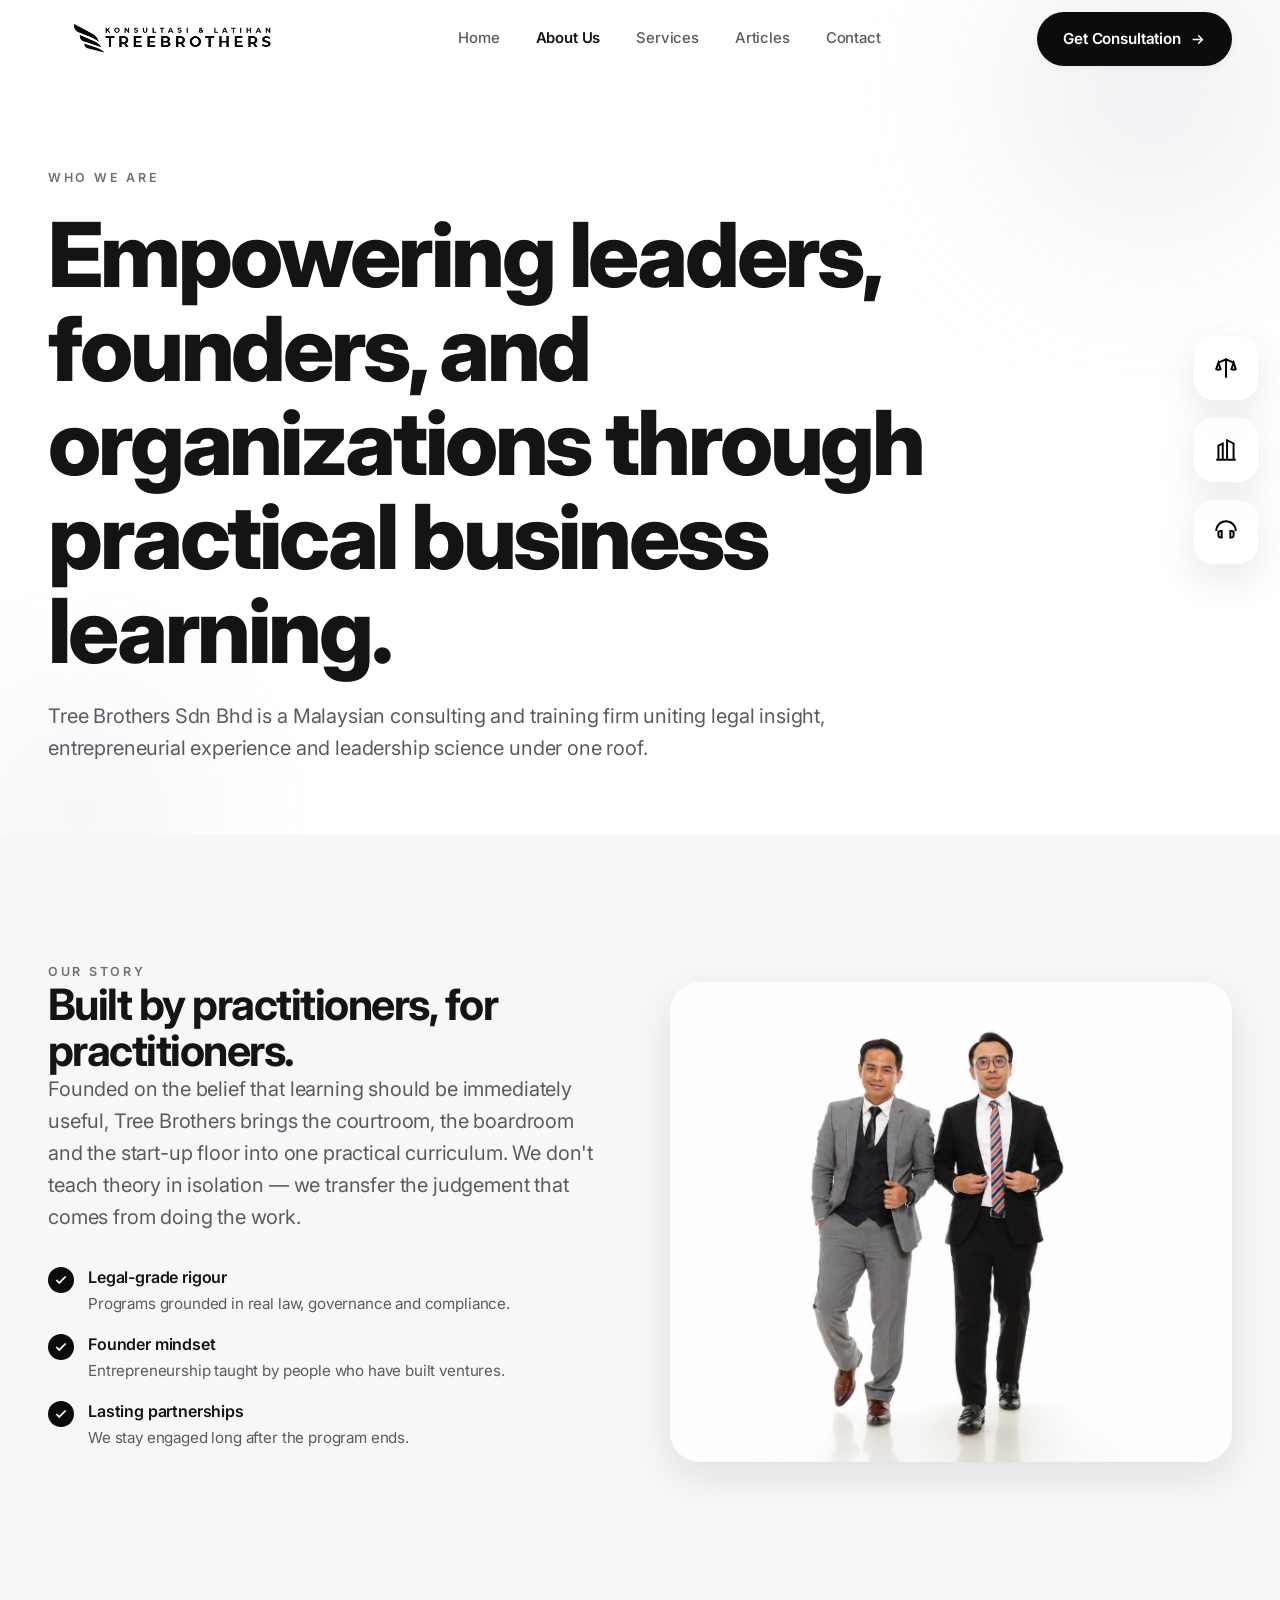
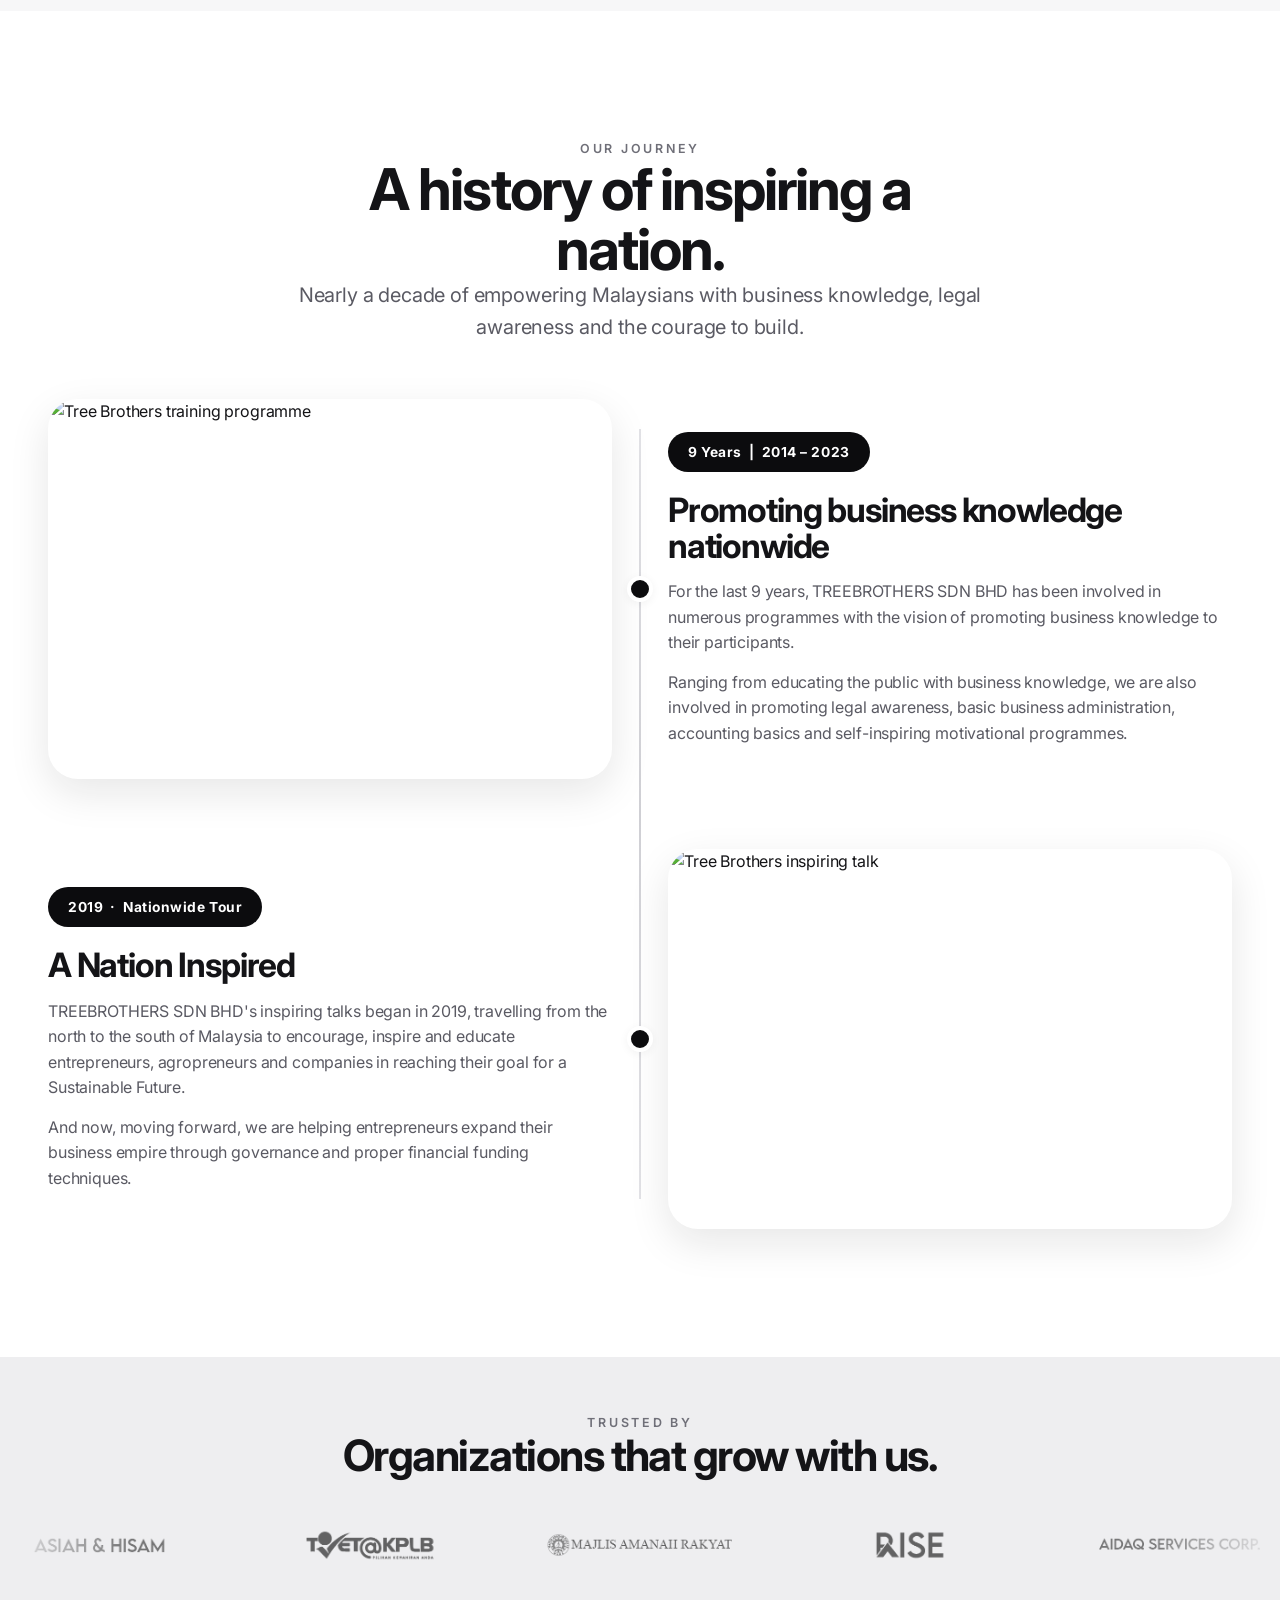
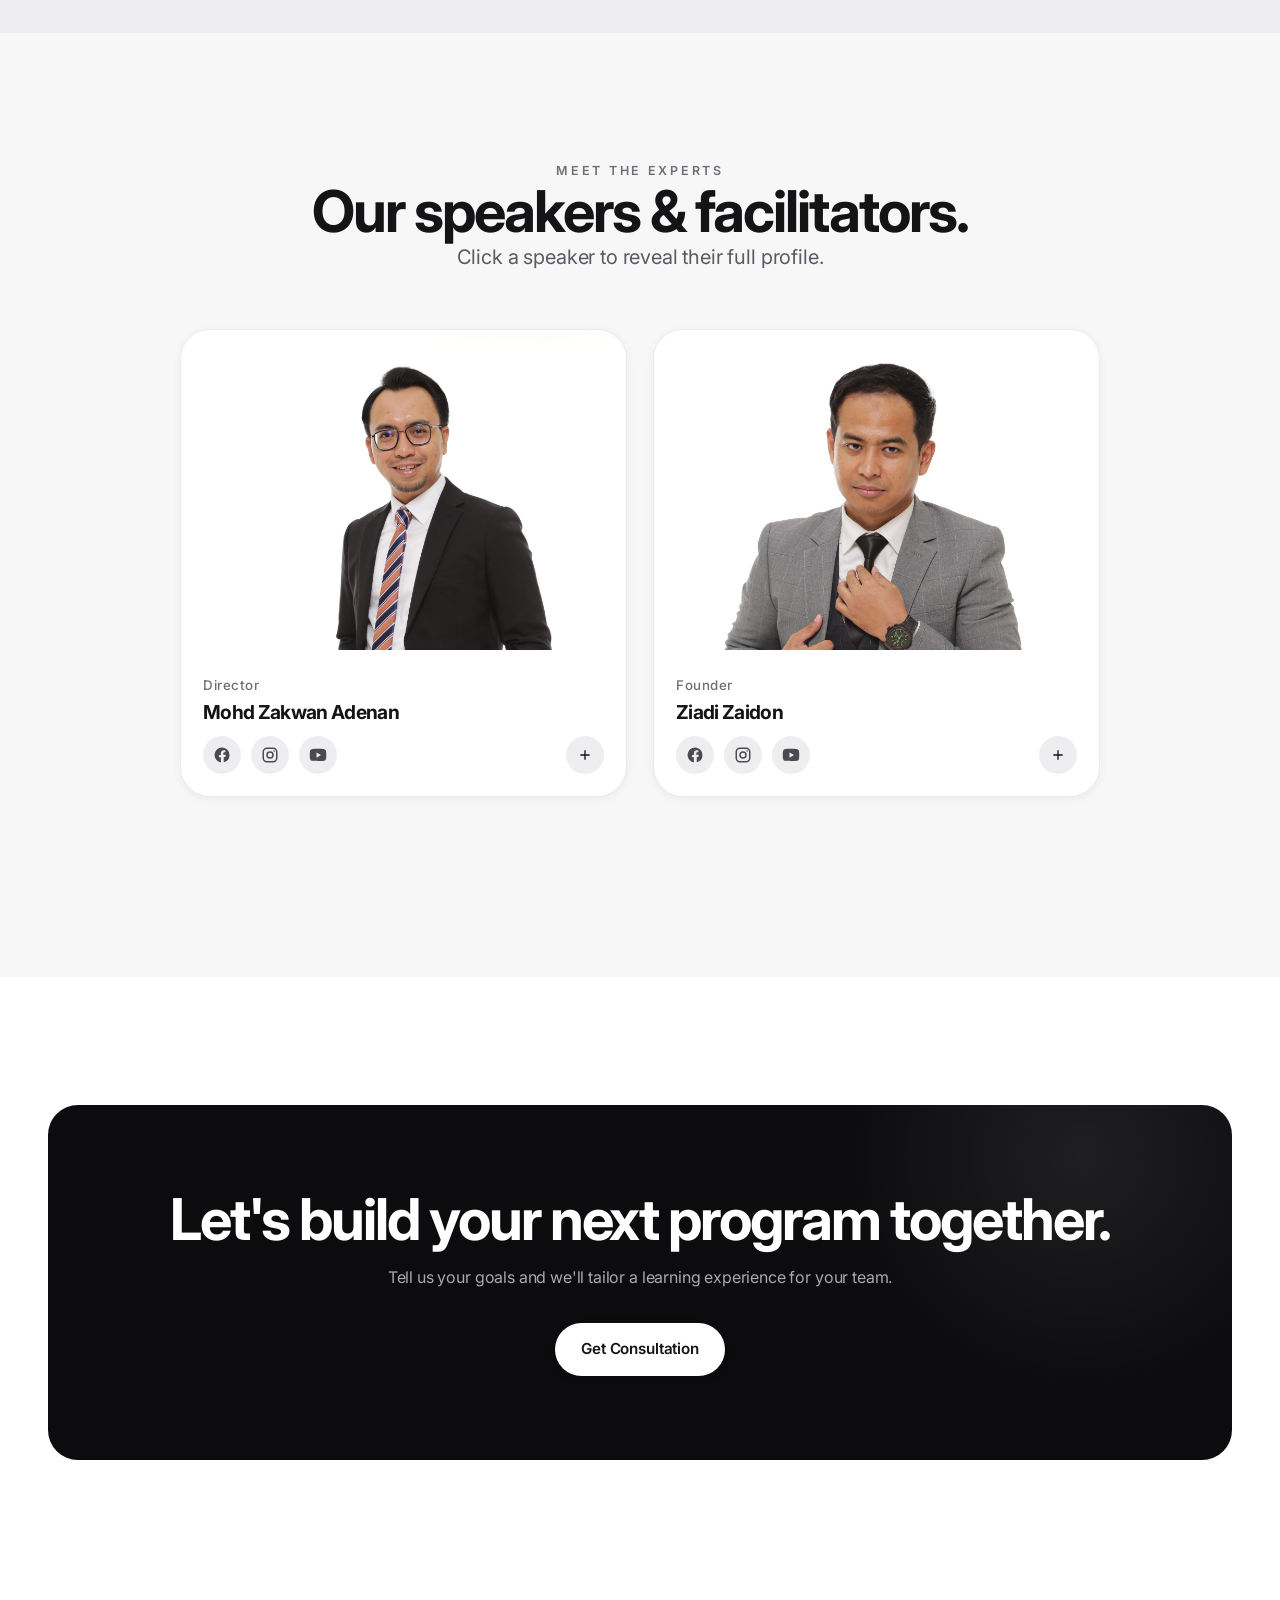
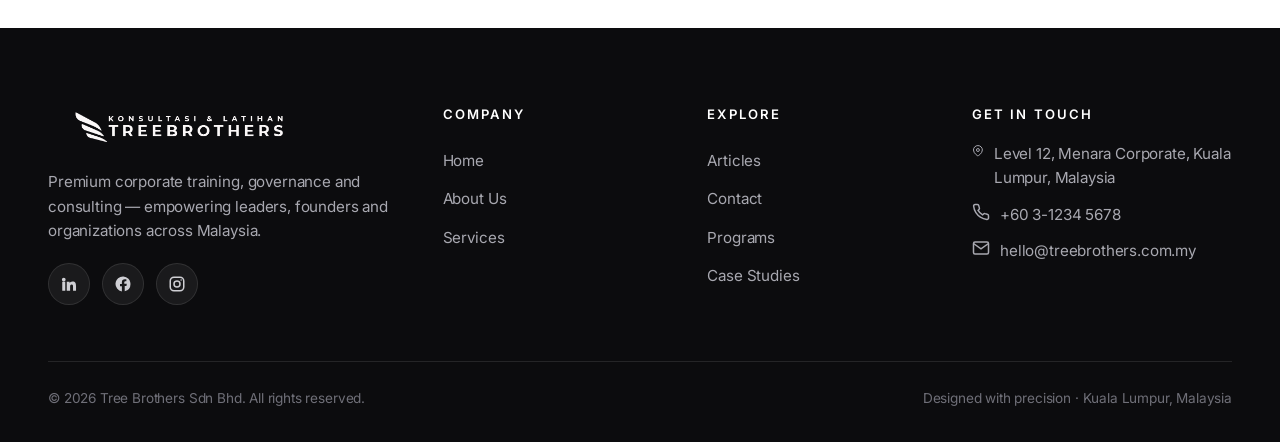
==== about.html @ 23605f9e "Add Tree Brothers corporate website (pages, styles, assets) Co-Authored-By: Claude Opus 4.8 <noreply" ====
<!doctype html>
<html lang="en">
  <head>
    <meta charset="UTF-8" />
    <meta name="viewport" content="width=device-width, initial-scale=1.0" />
    <title>About Us — Tree Brothers Sdn Bhd</title>
    <meta
      name="description"
      content="Empowering leaders, founders and organizations through practical business learning."
    />
    <link rel="preconnect" href="https://fonts.googleapis.com" />
    <link rel="preconnect" href="https://fonts.gstatic.com" crossorigin />
    <link
      href="https://fonts.googleapis.com/css2?family=Inter:wght@400;500;600;700;800&display=swap"
      rel="stylesheet"
    />
    <link rel="stylesheet" href="style.css" />
  </head>
  <body>
    <!-- ===================== NAVBAR ===================== -->
    <header class="nav">
      <div class="nav-inner">
        <a href="homepage.html" class="nav-logo"
          ><img src="image/logobro.png" alt="Tree Brothers Sdn Bhd"
        /></a>
        <nav class="nav-menu">
          <a href="homepage.html">Home</a>
          <a href="about.html" class="active">About Us</a>
          <a href="services.html">Services</a>
          <a href="articles.html">Articles</a>
          <a href="contact.html">Contact</a>
        </nav>
        <div class="nav-actions">
          <a href="contact.html" class="btn btn-dark btn-consult"
            >Get Consultation
            <svg
              viewBox="0 0 24 24"
              fill="none"
              stroke="currentColor"
              stroke-width="2"
            >
              <path d="M5 12h14M13 6l6 6-6 6" />
            </svg>
          </a>
          <button class="nav-toggle" aria-label="Menu">
            <span></span><span></span><span></span>
          </button>
        </div>
      </div>
    </header>

    <!-- ===================== FLOATING SIDE FEATURE ICONS ===================== -->
    <div class="side-backdrop"></div>
    <div class="side-feature">
      <button data-panel="panel-rights" aria-label="Learn Your Rights">
        <svg
          viewBox="0 0 24 24"
          fill="none"
          stroke="currentColor"
          stroke-width="1.8"
        >
          <path
            d="M12 3v18M5 7l7-3 7 3M5 7l-2 6a4 4 0 0 0 4 0L5 7Zm14 0-2 6a4 4 0 0 0 4 0l-2-6Z"
          />
        </svg>
      </button>
      <button data-panel="panel-empire" aria-label="Manage Your Empire">
        <svg
          viewBox="0 0 24 24"
          fill="none"
          stroke="currentColor"
          stroke-width="1.8"
        >
          <path d="M3 21h18M5 21V8l4-2v15M13 21V3l6 3v15" />
        </svg>
      </button>
      <button data-panel="panel-speakers" aria-label="Experienced Speakers">
        <svg
          viewBox="0 0 24 24"
          fill="none"
          stroke="currentColor"
          stroke-width="1.8"
        >
          <path
            d="M3 11a9 9 0 0 1 18 0M5 11v4a2 2 0 0 0 2 2h1v-6H7a2 2 0 0 0-2 2Zm14 0v4a2 2 0 0 1-2 2h-1v-6h1a2 2 0 0 1 2 2Z"
          />
        </svg>
      </button>
    </div>
    <aside class="side-panel" id="panel-rights">
      <h3>Learn Your Rights</h3>
      <p>
        Understand the legal frameworks that govern business — contracts,
        liabilities, disputes and compliance — so you can lead with confidence
        and protect what you build.
      </p>
    </aside>
    <aside class="side-panel" id="panel-empire">
      <h3>Manage Your Empire</h3>
      <p>
        From governance to growth strategy, we equip leaders with the operating
        systems, structures and discipline needed to scale organizations
        responsibly.
      </p>
    </aside>
    <aside class="side-panel" id="panel-speakers">
      <h3>Experienced Speakers</h3>
      <p>
        Learn directly from practising lawyers, founders and seasoned executives
        who have built, advised and led real organizations across the region.
      </p>
    </aside>

    <!-- ===================== HERO ===================== -->
    <section class="page-hero">
      <div class="hero-orb orb-1"></div>
      <div class="hero-orb orb-2"></div>
      <div class="container">
        <p class="eyebrow reveal">Who we are</p>
        <h1 class="display reveal">
          Empowering leaders, founders, and organizations through practical
          business learning.
        </h1>
        <p class="lead reveal">
          Tree Brothers Sdn Bhd is a Malaysian consulting and training firm
          uniting legal insight, entrepreneurial experience and leadership
          science under one roof.
        </p>
      </div>
    </section>

    <!-- ===================== STORY + IMAGE ===================== -->
    <section class="section-pad bg-grey">
      <div class="container">
        <div class="about-grid">
          <div class="reveal">
            <p class="eyebrow">Our story</p>
            <h2 class="h-lg">Built by practitioners, for practitioners.</h2>
            <p class="lead">
              Founded on the belief that learning should be immediately useful,
              Tree Brothers brings the courtroom, the boardroom and the start-up
              floor into one practical curriculum. We don't teach theory in
              isolation — we transfer the judgement that comes from doing the
              work.
            </p>
            <ul class="about-points">
              <li>
                <span class="tick"
                  ><svg
                    viewBox="0 0 24 24"
                    fill="none"
                    stroke="currentColor"
                    stroke-width="3"
                  >
                    <path d="M20 6 9 17l-5-5" /></svg
                ></span>
                <div>
                  <strong>Legal-grade rigour</strong
                  ><span class="txt"
                    >Programs grounded in real law, governance and
                    compliance.</span
                  >
                </div>
              </li>
              <li>
                <span class="tick"
                  ><svg
                    viewBox="0 0 24 24"
                    fill="none"
                    stroke="currentColor"
                    stroke-width="3"
                  >
                    <path d="M20 6 9 17l-5-5" /></svg
                ></span>
                <div>
                  <strong>Founder mindset</strong
                  ><span class="txt"
                    >Entrepreneurship taught by people who have built
                    ventures.</span
                  >
                </div>
              </li>
              <li>
                <span class="tick"
                  ><svg
                    viewBox="0 0 24 24"
                    fill="none"
                    stroke="currentColor"
                    stroke-width="3"
                  >
                    <path d="M20 6 9 17l-5-5" /></svg
                ></span>
                <div>
                  <strong>Lasting partnerships</strong
                  ><span class="txt"
                    >We stay engaged long after the program ends.</span
                  >
                </div>
              </li>
            </ul>
          </div>
          <div class="about-visual reveal">
            <img
              src="image/speaker2.png"
              alt="Tree Brothers"
              style="height: 480px"
            />
          </div>
        </div>
      </div>
    </section>

    <!-- ===================== HISTORY / TIMELINE ===================== -->
    <section class="section-pad">
      <div class="container">
        <div class="section-head center reveal">
          <p class="eyebrow">Our journey</p>
          <h2 class="h-xl">A history of inspiring a nation.</h2>
          <p class="lead center" style="margin-inline: auto">
            Nearly a decade of empowering Malaysians with business knowledge,
            legal awareness and the courage to build.
          </p>
        </div>

        <div class="timeline">
          <div class="timeline-item">
            <div class="timeline-media reveal from-left">
              <img
                src="https://treebrothers.com.my/wp-content/uploads/2023/08/IMG_20191019_111504-1.jpg"
                alt="Tree Brothers training programme"
              />
            </div>
            <div class="timeline-body reveal from-right">
              <span class="timeline-year"
                >9 Years &nbsp;|&nbsp; 2014 – 2023</span
              >
              <h3>Promoting business knowledge nationwide</h3>
              <p>
                For the last 9 years, TREEBROTHERS SDN BHD has been involved in
                numerous programmes with the vision of promoting business
                knowledge to their participants.
              </p>
              <p>
                Ranging from educating the public with business knowledge, we
                are also involved in promoting legal awareness, basic business
                administration, accounting basics and self-inspiring
                motivational programmes.
              </p>
            </div>
          </div>

          <div class="timeline-item reversed">
            <div class="timeline-media reveal from-right">
              <img
                src="https://treebrothers.com.my/wp-content/uploads/2023/08/photo6118689785628437177.jpg"
                alt="Tree Brothers inspiring talk"
              />
            </div>
            <div class="timeline-body reveal from-left">
              <span class="timeline-year"
                >2019 &nbsp;·&nbsp; Nationwide Tour</span
              >
              <h3>A Nation Inspired</h3>
              <p>
                TREEBROTHERS SDN BHD's inspiring talks began in 2019, travelling
                from the north to the south of Malaysia to encourage, inspire
                and educate entrepreneurs, agropreneurs and companies in
                reaching their goal for a Sustainable Future.
              </p>
              <p>
                And now, moving forward, we are helping entrepreneurs expand
                their business empire through governance and proper financial
                funding techniques.
              </p>
            </div>
          </div>
        </div>
      </div>
    </section>

    <!-- ===================== CLIENT LOGOS ===================== -->
    <section style="background: var(--grey-100); padding: 56px 0">
      <div class="container">
        <div class="section-head center reveal" style="margin-bottom: 34px">
          <p class="eyebrow">Trusted by</p>
          <h2 class="h-lg">Organizations that grow with us.</h2>
        </div>
      </div>
      <div class="logos-wrap reveal">
        <div class="logos-track">
          <span class="logo-item"
            ><img src="image/AH2.png" alt="Client logo"
          /></span>
          <span class="logo-item"
            ><img src="image/client.png" alt="Client logo"
          /></span>
          <span class="logo-item"
            ><img src="image/client2.png" alt="Client logo"
          /></span>
          <span class="logo-item"
            ><img src="image/client3.png" alt="Client logo"
          /></span>
          <span class="logo-item"
            ><img src="image/client4.png" alt="Client logo"
          /></span>
          <!-- duplicate for seamless loop -->
          <span class="logo-item"
            ><img src="image/AH2.png" alt="Client logo"
          /></span>
          <span class="logo-item"
            ><img src="image/client.png" alt="Client logo"
          /></span>
          <span class="logo-item"
            ><img src="image/client2.png" alt="Client logo"
          /></span>
          <span class="logo-item"
            ><img src="image/client3.png" alt="Client logo"
          /></span>
          <span class="logo-item"
            ><img src="image/client4.png" alt="Client logo"
          /></span>
        </div>
      </div>
    </section>

    <!-- ===================== SPEAKERS ===================== -->
    <section class="section-pad bg-grey">
      <div class="container">
        <div class="section-head center reveal">
          <p class="eyebrow">Meet the experts</p>
          <h2 class="h-xl">Our speakers &amp; facilitators.</h2>
          <p class="lead center" style="margin-inline: auto">
            Click a speaker to reveal their full profile.
          </p>
        </div>
        <div class="speakers-grid reveal">
          <article class="speaker-card" data-profile="prof-1">
            <div class="ph">
              <img
                src="image/director.jpg"
                alt="Mohd Zakwan Adenan"
                style="object-position: top center"
              />
            </div>
            <div class="meta">
              <div>
                <small>Director</small>
                <h4>Mohd Zakwan Adenan</h4>
                <div class="speaker-social">
                  <a
                    class="fb"
                    href="https://web.facebook.com/mohdzakwan?_rdc=1&amp;_rdr#"
                    target="_blank"
                    rel="noopener"
                    aria-label="Facebook"
                    onclick="event.stopPropagation()"
                    ><svg viewBox="0 0 24 24" fill="currentColor">
                      <path
                        d="M22 12a10 10 0 1 0-11.5 9.9v-7H8v-2.9h2.5V9.5c0-2.5 1.5-3.9 3.8-3.9 1.1 0 2.2.2 2.2.2v2.5h-1.2c-1.2 0-1.6.8-1.6 1.6v1.9H17l-.4 2.9h-2.3v7A10 10 0 0 0 22 12Z"
                      /></svg
                  ></a>
                  <a
                    class="ig"
                    href="https://www.instagram.com/zakwanadenan/"
                    target="_blank"
                    rel="noopener"
                    aria-label="Instagram"
                    onclick="event.stopPropagation()"
                    ><svg
                      viewBox="0 0 24 24"
                      fill="none"
                      stroke="currentColor"
                      stroke-width="2"
                    >
                      <rect x="3" y="3" width="18" height="18" rx="5" />
                      <circle cx="12" cy="12" r="4" />
                      <circle
                        cx="17.5"
                        cy="6.5"
                        r="1"
                        fill="currentColor"
                        stroke="none"
                      /></svg
                  ></a>
                  <a
                    class="yt"
                    href="https://www.youtube.com/@treebrotherstrainingconsul187"
                    target="_blank"
                    rel="noopener"
                    aria-label="YouTube"
                    onclick="event.stopPropagation()"
                    ><svg viewBox="0 0 24 24" fill="currentColor">
                      <path
                        d="M23 12s0-3.8-.5-5.6a3 3 0 0 0-2.1-2.1C18.6 3.8 12 3.8 12 3.8s-6.6 0-8.4.5A3 3 0 0 0 1.5 6.4 31.6 31.6 0 0 0 1 12a31.6 31.6 0 0 0 .5 5.6 3 3 0 0 0 2.1 2.1c1.8.5 8.4.5 8.4.5s6.6 0 8.4-.5a3 3 0 0 0 2.1-2.1c.5-1.8.5-5.6.5-5.6Zm-13 3.5v-7l6 3.5Z"
                      /></svg
                  ></a>
                </div>
              </div>
              <span class="plus"
                ><svg
                  viewBox="0 0 24 24"
                  fill="none"
                  stroke="currentColor"
                  stroke-width="2"
                  width="16"
                  height="16"
                >
                  <path d="M12 5v14M5 12h14" /></svg
              ></span>
            </div>
          </article>
          <article class="speaker-card" data-profile="prof-2">
            <div class="ph">
              <img
                src="image/founder.jpg"
                alt="Ziadi Zaidon"
                style="object-position: top center"
              />
            </div>
            <div class="meta">
              <div>
                <small>Founder</small>
                <h4>Ziadi Zaidon</h4>
                <div class="speaker-social">
                  <a
                    class="fb"
                    href="https://web.facebook.com/ziadi.zaidon?_rdc=1&amp;_rdr#"
                    target="_blank"
                    rel="noopener"
                    aria-label="Facebook"
                    onclick="event.stopPropagation()"
                    ><svg viewBox="0 0 24 24" fill="currentColor">
                      <path
                        d="M22 12a10 10 0 1 0-11.5 9.9v-7H8v-2.9h2.5V9.5c0-2.5 1.5-3.9 3.8-3.9 1.1 0 2.2.2 2.2.2v2.5h-1.2c-1.2 0-1.6.8-1.6 1.6v1.9H17l-.4 2.9h-2.3v7A10 10 0 0 0 22 12Z"
                      /></svg
                  ></a>
                  <a
                    class="ig"
                    href="https://www.instagram.com/ziadizaidon/"
                    target="_blank"
                    rel="noopener"
                    aria-label="Instagram"
                    onclick="event.stopPropagation()"
                    ><svg
                      viewBox="0 0 24 24"
                      fill="none"
                      stroke="currentColor"
                      stroke-width="2"
                    >
                      <rect x="3" y="3" width="18" height="18" rx="5" />
                      <circle cx="12" cy="12" r="4" />
                      <circle
                        cx="17.5"
                        cy="6.5"
                        r="1"
                        fill="currentColor"
                        stroke="none"
                      /></svg
                  ></a>
                  <a
                    class="yt"
                    href="https://www.youtube.com/@treebrotherstrainingconsul187"
                    target="_blank"
                    rel="noopener"
                    aria-label="YouTube"
                    onclick="event.stopPropagation()"
                    ><svg viewBox="0 0 24 24" fill="currentColor">
                      <path
                        d="M23 12s0-3.8-.5-5.6a3 3 0 0 0-2.1-2.1C18.6 3.8 12 3.8 12 3.8s-6.6 0-8.4.5A3 3 0 0 0 1.5 6.4 31.6 31.6 0 0 0 1 12a31.6 31.6 0 0 0 .5 5.6 3 3 0 0 0 2.1 2.1c1.8.5 8.4.5 8.4.5s6.6 0 8.4-.5a3 3 0 0 0 2.1-2.1c.5-1.8.5-5.6.5-5.6Zm-13 3.5v-7l6 3.5Z"
                      /></svg
                  ></a>
                </div>
              </div>
              <span class="plus"
                ><svg
                  viewBox="0 0 24 24"
                  fill="none"
                  stroke="currentColor"
                  stroke-width="2"
                  width="16"
                  height="16"
                >
                  <path d="M12 5v14M5 12h14" /></svg
              ></span>
            </div>
          </article>

          <!-- profiles -->
          <div class="speaker-profile" id="prof-1">
            <div class="speaker-profile-inner">
              <div class="profile-cols">
                <div>
                  <div class="profile-block">
                    <h5>Introduction</h5>
                    <p>
                      Mohd Zakwan Adenan's career highlights his expertise in
                      the field of conveyancing and his commitment to providing
                      legal services to clients, particularly in the areas of
                      real estate and finance. His achievements underscore his
                      effectiveness as one of the Managing Partners at Messrs.
                      Asiah &amp; Hisam.
                    </p>
                  </div>
                  <div class="profile-block">
                    <h5>Education</h5>
                    <p>
                      Graduated from the International Islamic University
                      Malaysia (IIUM).
                    </p>
                  </div>
                  <div class="profile-block">
                    <h5>Early Career</h5>
                    <p>
                      Called to the bar in June 2012, officially recognized as a
                      lawyer and allowed to practice law.
                    </p>
                  </div>
                </div>
                <div>
                  <div class="profile-block">
                    <h5>Areas of Expertise</h5>
                    <p>
                      His vast experience includes various aspects of
                      conveyancing work, such as drafting Sale and Purchase
                      Agreements for the firm's panel of developers. He also
                      handles the drafting and vetting of Loan Agreements with
                      the firm's panel of banking institutions.
                    </p>
                  </div>
                  <div class="profile-block">
                    <h5>Achievements</h5>
                    <p>
                      Throughout his tenure with Messrs. Asiah &amp; Hisam,
                      Zakwan has contributed significantly to the firm's success
                      by delivering legal services worth more than MYR 2 billion
                      to their clients, resulting in high levels of client
                      satisfaction.
                    </p>
                  </div>
                  <a
                    href="https://wa.me/60312345678"
                    class="btn btn-wa"
                    target="_blank"
                    rel="noopener"
                  >
                    <svg
                      viewBox="0 0 24 24"
                      fill="currentColor"
                      width="18"
                      height="18"
                    >
                      <path
                        d="M20 11.9a8 8 0 0 1-11.9 7L4 20l1.2-4a8 8 0 1 1 14.8-4.1Zm-8-6a6 6 0 0 0-5.1 9.1l-.7 2.4 2.5-.7A6 6 0 1 0 12 5.9Zm3.4 7.6c-.2-.1-1.1-.5-1.3-.6s-.3-.1-.4.1-.5.6-.6.7-.2.1-.4 0a4.9 4.9 0 0 1-2.4-2.1c-.2-.3.2-.3.5-.9.1-.1 0-.3 0-.4l-.6-1.3c-.1-.3-.3-.3-.4-.3h-.4a.8.8 0 0 0-.5.2 2.1 2.1 0 0 0-.7 1.6 3.7 3.7 0 0 0 .8 2 8.3 8.3 0 0 0 3.2 2.8c1.2.5 1.7.6 2.3.5a1.9 1.9 0 0 0 1.3-.9 1.6 1.6 0 0 0 .1-.9c0-.1-.2-.2-.4-.3Z"
                      />
                    </svg>
                    WhatsApp
                  </a>
                </div>
              </div>
            </div>
          </div>
          <div class="speaker-profile" id="prof-2">
            <div class="speaker-profile-inner">
              <div class="profile-cols">
                <div>
                  <div class="profile-block">
                    <h5>Introduction</h5>
                    <p>
                      Ziadi Zaidon's career demonstrates his expertise in
                      litigation, his involvement in significant legal cases,
                      and his ability to provide a wide range of legal services,
                      including intellectual property consultancy and corporate
                      services. His experience and leadership as Head of the
                      Litigation Department further underscore his role, which
                      also includes being a Managing Partner of Messrs. Asiah
                      &amp; Hisam.
                    </p>
                  </div>
                  <div class="profile-block">
                    <h5>Early Legal Experience</h5>
                    <p>
                      Started his legal career as one of the legal counsels in
                      the case of Mohammad Nizar Jamaluddin v Zambry Bin Abd
                      Kadir, which was related to the Constitutional Crisis in
                      the State of Perak.
                    </p>
                  </div>
                </div>
                <div>
                  <div class="profile-block">
                    <h5>Role as Legal Advisor</h5>
                    <p>
                      Served as a legal advisor for the Global Movement of
                      Moderates Foundation during the tenure of Dato Saifuddin
                      Bin Abdullah and Datuk Dr Nasharuddin Mat Isa, providing
                      legal counsel and advice to the foundation.
                    </p>
                  </div>
                  <div class="profile-block">
                    <h5>Notable Cases</h5>
                    <p>
                      In 2013, Ziadi Zaidon served as the leading counsel in a
                      dispute in the Johor Court involving MYR 180 million worth
                      of contracts for 121 schools — demonstrating his
                      experience in complex, high-value litigation. In 2018, he
                      was appointed to manage a Corporate Litigation Matter
                      worth MYR 2 billion, further highlighting his expertise in
                      substantial legal matters. He also handles land
                      acquisition matters and land disputes, often as referrals
                      from the firm's clientele.
                    </p>
                  </div>
                  <a
                    href="https://wa.me/60312345678"
                    class="btn btn-wa"
                    target="_blank"
                    rel="noopener"
                  >
                    <svg
                      viewBox="0 0 24 24"
                      fill="currentColor"
                      width="18"
                      height="18"
                    >
                      <path
                        d="M20 11.9a8 8 0 0 1-11.9 7L4 20l1.2-4a8 8 0 1 1 14.8-4.1Zm-8-6a6 6 0 0 0-5.1 9.1l-.7 2.4 2.5-.7A6 6 0 1 0 12 5.9Zm3.4 7.6c-.2-.1-1.1-.5-1.3-.6s-.3-.1-.4.1-.5.6-.6.7-.2.1-.4 0a4.9 4.9 0 0 1-2.4-2.1c-.2-.3.2-.3.5-.9.1-.1 0-.3 0-.4l-.6-1.3c-.1-.3-.3-.3-.4-.3h-.4a.8.8 0 0 0-.5.2 2.1 2.1 0 0 0-.7 1.6 3.7 3.7 0 0 0 .8 2 8.3 8.3 0 0 0 3.2 2.8c1.2.5 1.7.6 2.3.5a1.9 1.9 0 0 0 1.3-.9 1.6 1.6 0 0 0 .1-.9c0-.1-.2-.2-.4-.3Z"
                      />
                    </svg>
                    WhatsApp
                  </a>
                </div>
              </div>
            </div>
          </div>
        </div>
      </div>
    </section>

    <!-- ===================== CTA BAND ===================== -->
    <section class="section-pad">
      <div class="container">
        <div class="cta-band reveal">
          <h2 class="h-xl">Let's build your next program together.</h2>
          <p>
            Tell us your goals and we'll tailor a learning experience for your
            team.
          </p>
          <div class="hero-cta">
            <a href="contact.html" class="btn btn-light">Get Consultation</a>
          </div>
        </div>
      </div>
    </section>

    <!-- ===================== FOOTER ===================== -->
    <footer class="footer">
      <div class="container">
        <div class="footer-grid">
          <div class="footer-about">
            <div class="footer-logo">
              <img src="image/logobro-white.png" alt="Tree Brothers Sdn Bhd" />
            </div>
            <p>
              Premium corporate training, governance and consulting — empowering
              leaders, founders and organizations across Malaysia.
            </p>
            <div class="footer-social">
              <a href="#" aria-label="LinkedIn"
                ><svg viewBox="0 0 24 24" fill="currentColor">
                  <path
                    d="M4.98 3.5A2.5 2.5 0 1 0 5 8.5a2.5 2.5 0 0 0 0-5ZM3 9h4v12H3zM9 9h3.8v1.7h.05c.53-1 1.83-2.05 3.77-2.05 4 0 4.75 2.65 4.75 6.1V21h-4v-5.4c0-1.3 0-3-1.8-3s-2.08 1.4-2.08 2.9V21H9z"
                  /></svg
              ></a>
              <a href="#" aria-label="Facebook"
                ><svg viewBox="0 0 24 24" fill="currentColor">
                  <path
                    d="M22 12a10 10 0 1 0-11.5 9.9v-7H8v-2.9h2.5V9.5c0-2.5 1.5-3.9 3.8-3.9 1.1 0 2.2.2 2.2.2v2.5h-1.2c-1.2 0-1.6.8-1.6 1.6v1.9H17l-.4 2.9h-2.3v7A10 10 0 0 0 22 12Z"
                  /></svg
              ></a>
              <a href="#" aria-label="Instagram"
                ><svg
                  viewBox="0 0 24 24"
                  fill="none"
                  stroke="currentColor"
                  stroke-width="2"
                >
                  <rect x="3" y="3" width="18" height="18" rx="5" />
                  <circle cx="12" cy="12" r="4" />
                  <circle
                    cx="17.5"
                    cy="6.5"
                    r="1"
                    fill="currentColor"
                    stroke="none"
                  /></svg
              ></a>
            </div>
          </div>
          <div>
            <h4>Company</h4>
            <div class="footer-links">
              <a href="homepage.html">Home</a><a href="about.html">About Us</a
              ><a href="services.html">Services</a
              >
            </div>
          </div>
          <div>
            <h4>Explore</h4>
            <div class="footer-links">
              <a href="articles.html">Articles</a
              ><a href="contact.html">Contact</a
              ><a href="services.html">Programs</a
              ><a href="articles.html">Case Studies</a>
            </div>
          </div>
          <div>
            <h4>Get in touch</h4>
            <ul class="footer-contact">
              <li>
                <svg
                  viewBox="0 0 24 24"
                  fill="none"
                  stroke="currentColor"
                  stroke-width="2"
                  width="18"
                  height="18"
                >
                  <path d="M21 10c0 7-9 12-9 12s-9-5-9-12a9 9 0 0 1 18 0Z" />
                  <circle cx="12" cy="10" r="3" /></svg
                >Level 12, Menara Corporate, Kuala Lumpur, Malaysia
              </li>
              <li>
                <svg
                  viewBox="0 0 24 24"
                  fill="none"
                  stroke="currentColor"
                  stroke-width="2"
                  width="18"
                  height="18"
                >
                  <path
                    d="M22 16.9v3a2 2 0 0 1-2.2 2 19.8 19.8 0 0 1-8.6-3 19.5 19.5 0 0 1-6-6 19.8 19.8 0 0 1-3-8.6A2 2 0 0 1 4.1 2h3a2 2 0 0 1 2 1.7c.1 1 .4 1.9.7 2.8a2 2 0 0 1-.5 2.1L8.1 9.9a16 16 0 0 0 6 6l1.3-1.3a2 2 0 0 1 2.1-.4c.9.3 1.8.6 2.8.7a2 2 0 0 1 1.7 2Z"
                  /></svg
                >+60 3-1234 5678
              </li>
              <li>
                <svg
                  viewBox="0 0 24 24"
                  fill="none"
                  stroke="currentColor"
                  stroke-width="2"
                  width="18"
                  height="18"
                >
                  <rect x="2" y="4" width="20" height="16" rx="2" />
                  <path d="m2 6 10 7L22 6" /></svg
                >hello@treebrothers.com.my
              </li>
            </ul>
          </div>
        </div>
        <div class="footer-bottom">
          <span
            >© <span data-year>2026</span> Tree Brothers Sdn Bhd. All rights
            reserved.</span
          >
          <span>Designed with precision · Kuala Lumpur, Malaysia</span>
        </div>
      </div>
    </footer>

    <script src="script.js"></script>
  </body>
</html>
---- style.css ----
/* =========================================================
   TREE BROTHERS SDN BHD — 2026 Corporate Redesign
   Design system: White / Light Grey / Dark Grey / Black
   Inspiration: Apple · Stripe · Notion
   ========================================================= */

:root {
  /* Palette */
  --white: #ffffff;
  --grey-50: #f7f7f8;
  --grey-100: #eeeef0;
  --grey-200: #e2e2e6;
  --grey-300: #cfcfd4;
  --grey-400: #a8a8b0;
  --grey-500: #6f6f78;
  --grey-600: #4a4a52;
  --grey-700: #2c2c31;
  --grey-800: #1b1b1f;
  --black: #0c0c0e;

  --text: #141417;
  --text-soft: #5a5a63;
  --line: rgba(20, 20, 23, 0.08);

  /* Glass */
  --glass-bg: rgba(255, 255, 255, 0.65);
  --glass-border: rgba(255, 255, 255, 0.55);
  --glass-shadow: 0 20px 50px rgba(15, 15, 20, 0.10);

  /* Shadows */
  --shadow-sm: 0 2px 10px rgba(15, 15, 20, 0.05);
  --shadow-md: 0 14px 40px rgba(15, 15, 20, 0.10);
  --shadow-lg: 0 30px 70px rgba(15, 15, 20, 0.16);

  /* Radius */
  --r-sm: 14px;
  --r: 22px;
  --r-lg: 30px;

  /* Motion */
  --ease: cubic-bezier(0.22, 1, 0.36, 1);
  --t: 0.5s var(--ease);

  --maxw: 1240px;
  --nav-h: 78px;
}

* { margin: 0; padding: 0; box-sizing: border-box; }

html { scroll-behavior: smooth; -webkit-text-size-adjust: 100%; }

body {
  font-family: "Inter", "Segoe UI", system-ui, -apple-system, sans-serif;
  color: var(--text);
  background: var(--white);
  line-height: 1.6;
  letter-spacing: -0.01em;
  overflow-x: hidden;
}

img { max-width: 100%; display: block; }
a { color: inherit; text-decoration: none; }
ul { list-style: none; }
button { font-family: inherit; cursor: pointer; border: none; background: none; }

/* ---------- Typography ---------- */
h1, h2, h3, h4 { font-weight: 700; line-height: 1.05; letter-spacing: -0.035em; }
.display { font-size: clamp(2.6rem, 7vw, 5.6rem); font-weight: 800; }
.h-xl { font-size: clamp(2.2rem, 5vw, 3.6rem); }
.h-lg { font-size: clamp(1.8rem, 4vw, 2.7rem); }
.eyebrow {
  font-size: 0.78rem; font-weight: 600; letter-spacing: 0.22em;
  text-transform: uppercase; color: var(--grey-500);
}
.lead { font-size: clamp(1.05rem, 1.6vw, 1.25rem); color: var(--text-soft); max-width: 60ch; }
.muted { color: var(--text-soft); }

/* ---------- Layout ---------- */
.container { width: 100%; max-width: var(--maxw); margin: 0 auto; padding: 0 28px; }
section { position: relative; }
.section-pad { padding: clamp(70px, 10vw, 130px) 0; }
.center { text-align: center; }
.section-head { max-width: 720px; margin: 0 auto 56px; }
.section-head.center { margin-inline: auto; }

/* ---------- Buttons ---------- */
.btn {
  display: inline-flex; align-items: center; gap: 0.55em;
  padding: 0.95em 1.7em; border-radius: 100px;
  font-size: 0.95rem; font-weight: 600; letter-spacing: -0.01em;
  transition: transform 0.35s var(--ease), box-shadow 0.35s var(--ease), background 0.35s var(--ease), color 0.35s var(--ease);
  white-space: nowrap;
}
.btn svg { width: 17px; height: 17px; }
.btn-dark { background: var(--black); color: var(--white); box-shadow: var(--shadow-sm); }
.btn-dark:hover { transform: translateY(-3px); box-shadow: var(--shadow-md); background: var(--grey-700); }
.btn-light { background: var(--white); color: var(--text); box-shadow: var(--shadow-sm); }
.btn-light:hover { transform: translateY(-3px); box-shadow: var(--shadow-md); }
.btn-outline { border: 1.5px solid var(--grey-300); color: var(--text); }
.btn-outline:hover { transform: translateY(-3px); border-color: var(--black); background: var(--black); color: var(--white); }
.btn-ghost { color: var(--text); padding-inline: 0.4em; }
.btn-ghost:hover { color: var(--grey-500); }
.btn-wa { background: linear-gradient(135deg, #141417, #3c3c46); color: #fff; box-shadow: var(--shadow-sm); }
.btn-wa:hover { transform: translateY(-3px); box-shadow: 0 16px 34px rgba(12,12,14,0.30); }
.btn-wa svg { transition: transform 0.35s var(--ease); }
.btn-wa:hover svg { transform: scale(1.12) rotate(-6deg); }

.link-arrow { display: inline-flex; align-items: center; gap: 0.5em; font-weight: 600; }
.link-arrow svg { transition: transform 0.35s var(--ease); }
.link-arrow:hover svg { transform: translateX(5px); }

/* =========================================================
   NAVBAR
   ========================================================= */
.nav {
  position: fixed; top: 0; left: 0; right: 0; z-index: 1000;
  height: var(--nav-h);
  display: flex; align-items: center;
  transition: background 0.4s var(--ease), box-shadow 0.4s var(--ease), backdrop-filter 0.4s;
}
.nav-inner {
  width: 100%; max-width: var(--maxw); margin: 0 auto; padding: 0 28px;
  display: flex; align-items: center; justify-content: space-between; gap: 20px;
}
.nav.scrolled {
  background: var(--glass-bg);
  backdrop-filter: blur(22px) saturate(160%);
  -webkit-backdrop-filter: blur(22px) saturate(160%);
  border-bottom: 1px solid var(--glass-border);
  box-shadow: 0 6px 24px rgba(15,15,20,0.06);
}
.nav-logo img { height: 38px; width: auto; }
.nav-menu { display: flex; align-items: center; gap: 4px; }
.nav-menu a {
  position: relative; padding: 10px 16px; border-radius: 100px;
  font-size: 0.93rem; font-weight: 500; color: var(--text-soft);
  transition: color 0.3s, background 0.3s;
}
.nav-menu a:hover { color: var(--text); background: rgba(20,20,23,0.05); }
.nav-menu a.active { color: var(--text); font-weight: 600; }
.nav-actions { display: flex; align-items: center; gap: 12px; }
.nav-toggle { display: none; width: 44px; height: 44px; border-radius: 12px; flex-direction: column; gap: 5px; align-items: center; justify-content: center; }
.nav-toggle span { width: 22px; height: 2px; background: var(--text); border-radius: 2px; transition: transform 0.35s var(--ease), opacity 0.3s; }
.nav-toggle.open span:nth-child(1) { transform: translateY(7px) rotate(45deg); }
.nav-toggle.open span:nth-child(2) { opacity: 0; }
.nav-toggle.open span:nth-child(3) { transform: translateY(-7px) rotate(-45deg); }

/* =========================================================
   FOOTER
   ========================================================= */
.footer { background: var(--black); color: var(--grey-300); padding: 80px 0 32px; margin-top: 40px; }
.footer-grid { display: grid; grid-template-columns: 1.6fr 1fr 1fr 1.2fr; gap: 48px; }
.footer-logo img { height: 40px; margin-bottom: 22px; }
.footer-about p { color: var(--grey-400); max-width: 34ch; font-size: 0.95rem; }
.footer h4 { color: var(--white); font-size: 0.82rem; letter-spacing: 0.16em; text-transform: uppercase; margin-bottom: 20px; font-weight: 600; }
.footer-links a { display: block; color: var(--grey-400); padding: 7px 0; font-size: 0.95rem; transition: color 0.3s, transform 0.3s; }
.footer-links a:hover { color: var(--white); transform: translateX(4px); }
.footer-contact li { color: var(--grey-400); font-size: 0.95rem; margin-bottom: 12px; display: flex; gap: 10px; }
.footer-social { display: flex; gap: 12px; margin-top: 20px; }
.footer-social a {
  width: 42px; height: 42px; border-radius: 50%; display: grid; place-items: center;
  background: rgba(255,255,255,0.06); border: 1px solid rgba(255,255,255,0.1);
  transition: background 0.3s, transform 0.3s;
}
.footer-social a:hover { background: var(--white); color: var(--black); transform: translateY(-3px); }
.footer-social svg { width: 18px; height: 18px; }
.footer-bottom {
  margin-top: 56px; padding-top: 26px; border-top: 1px solid rgba(255,255,255,0.1);
  display: flex; justify-content: space-between; gap: 16px; flex-wrap: wrap;
  color: var(--grey-500); font-size: 0.85rem;
}

/* =========================================================
   HERO (generic)
   ========================================================= */
.hero {
  position: relative; min-height: 92vh; display: flex; align-items: center;
  padding-top: var(--nav-h); overflow: hidden;
}
.hero-bg { position: absolute; inset: 0; z-index: -2; }
.hero-bg img { width: 100%; height: 100%; object-fit: cover; }
.hero-bg::after {
  content: ""; position: absolute; inset: 0;
  background: linear-gradient(105deg, rgba(255,255,255,0.96) 0%, rgba(255,255,255,0.82) 38%, rgba(255,255,255,0.35) 70%, rgba(255,255,255,0.05) 100%);
}
.hero-content { max-width: 760px; }
.hero .eyebrow { margin-bottom: 22px; }
.hero h1 { margin-bottom: 24px; }
.hero .lead { margin-bottom: 38px; }
.hero-cta { display: flex; gap: 14px; flex-wrap: wrap; }
.hero-tags { display: flex; flex-wrap: wrap; gap: 10px; margin-top: 42px; }
.hero-tags span {
  padding: 9px 16px; border-radius: 100px; font-size: 0.84rem; font-weight: 500;
  background: var(--glass-bg); border: 1px solid var(--glass-border);
  backdrop-filter: blur(10px); color: var(--grey-600);
}

/* Page hero (interior pages) */
.page-hero { padding: calc(var(--nav-h) + 90px) 0 70px; position: relative; overflow: hidden; }
.page-hero .eyebrow { margin-bottom: 20px; }
.page-hero h1 { margin-bottom: 22px; max-width: 16ch; }
.page-hero.center h1 { margin-inline: auto; }
.page-hero .lead { margin-bottom: 0; }
.page-hero.center .lead { margin-inline: auto; }
.hero-orb {
  position: absolute; border-radius: 50%; filter: blur(70px); z-index: -1; opacity: 0.55;
}
.orb-1 { width: 420px; height: 420px; background: radial-gradient(circle, #d9d9e3, transparent 70%); top: -120px; right: -80px; }
.orb-2 { width: 360px; height: 360px; background: radial-gradient(circle, #e7e7ee, transparent 70%); bottom: -160px; left: -100px; }

/* =========================================================
   HOME — SERVICES IMAGE CARDS
   ========================================================= */
.svc-cards { display: grid; grid-template-columns: repeat(5, 1fr); gap: 20px; }
.svc-c {
  position: relative; display: block; height: 312px; border-radius: var(--r-lg);
  overflow: hidden; color: #fff; box-shadow: var(--shadow-md); cursor: pointer;
  transition: transform 0.5s var(--ease), box-shadow 0.5s var(--ease);
}
.svc-c:hover { transform: translateY(-8px); box-shadow: var(--shadow-lg); z-index: 3; }
.svc-c img { position: absolute; inset: 0; width: 100%; height: 100%; object-fit: cover; transition: transform 1s var(--ease); }
.svc-c:hover img { transform: scale(1.12); }
.svc-c::after {
  content: ""; position: absolute; inset: 0;
  background: linear-gradient(to top, rgba(8,8,10,0.92) 0%, rgba(8,8,10,0.4) 45%, rgba(8,8,10,0.25) 100%);
}
.svc-c-num {
  position: absolute; top: 18px; left: 20px; z-index: 2;
  font-size: 2.3rem; font-weight: 800; letter-spacing: -0.05em; line-height: 1;
  color: #fff; text-shadow: 0 2px 14px rgba(0,0,0,0.35);
}
.svc-c-arrow {
  position: absolute; top: 18px; right: 18px; z-index: 2;
  width: 40px; height: 40px; border-radius: 50%;
  border: 1.5px solid rgba(255,255,255,0.65); display: grid; place-items: center;
  transition: background 0.4s var(--ease), color 0.4s var(--ease), transform 0.4s var(--ease);
}
.svc-c-arrow svg { width: 16px; height: 16px; }
.svc-c.active .svc-c-arrow, .svc-c:hover .svc-c-arrow { background: #fff; color: #0c0c0e; border-color: #fff; transform: scale(1.08); }
.svc-c-body { position: absolute; left: 20px; right: 20px; bottom: 20px; z-index: 2; }
.svc-c-body h3 { font-size: 1.18rem; line-height: 1.2; letter-spacing: -0.02em; margin-bottom: 0; transition: margin-bottom 0.45s var(--ease); }
.svc-c-body p {
  font-size: 0.86rem; color: rgba(255,255,255,0.85); margin: 0;
  max-height: 0; opacity: 0; overflow: hidden; transform: translateY(8px);
  transition: max-height 0.5s var(--ease), opacity 0.45s var(--ease), transform 0.45s var(--ease);
}
.svc-c.active .svc-c-body h3 { margin-bottom: 12px; }
.svc-c.active .svc-c-body p { max-height: 140px; opacity: 1; transform: none; }
.svc-c-book {
  margin-top: 16px; opacity: 0; max-height: 0; overflow: hidden; transform: translateY(8px);
  transition: opacity 0.45s var(--ease), transform 0.45s var(--ease), max-height 0.45s var(--ease);
}
.svc-c.active .svc-c-book { opacity: 1; max-height: 64px; transform: none; }

/* =========================================================
   HOME — ABOUT PREVIEW
   ========================================================= */
.about-grid { display: grid; grid-template-columns: 1fr 1fr; gap: 60px; align-items: center; }
.about-points { margin: 32px 0; display: grid; gap: 16px; }
.about-points li { display: flex; gap: 14px; align-items: flex-start; }
.about-points .tick {
  flex: none; width: 26px; height: 26px; border-radius: 50%; background: var(--black); color: #fff;
  display: grid; place-items: center; margin-top: 2px;
}
.about-points .tick svg { width: 14px; height: 14px; }
.about-points strong { display: block; font-weight: 600; }
.about-points span.txt { color: var(--text-soft); font-size: 0.95rem; }
.about-visual { position: relative; }
.about-visual > img { border-radius: var(--r-lg); box-shadow: var(--shadow-md); height: 440px; object-fit: cover; width: 100%; }
.mv-cards { display: grid; gap: 16px; margin-top: 16px; }
.mv-card {
  padding: 24px; border-radius: var(--r); background: var(--glass-bg);
  border: 1px solid var(--line); box-shadow: var(--shadow-sm);
  backdrop-filter: blur(12px);
}
.mv-card h4 { font-size: 1.05rem; margin-bottom: 6px; display: flex; align-items: center; gap: 10px; }
.mv-card .ico { width: 34px; height: 34px; border-radius: 10px; background: var(--grey-100); display: grid; place-items: center; }
.mv-card .ico svg { width: 18px; height: 18px; }
.mv-card p { font-size: 0.92rem; color: var(--text-soft); margin: 0; }

/* =========================================================
   HOME / PORTFOLIO — FEATURED SWAP
   ========================================================= */
.pf-featured {
  position: relative; border-radius: var(--r-lg); overflow: hidden; height: 480px;
  box-shadow: var(--shadow-md); margin-bottom: 16px;
}
.pf-featured img { width: 100%; height: 100%; object-fit: cover; transition: transform 1.2s var(--ease); }
.pf-featured:hover img { transform: scale(1.05); }
.pf-featured::after { content: ""; position: absolute; inset: 0; background: linear-gradient(to top, rgba(8,8,10,0.85), rgba(8,8,10,0.05) 60%); }
.pf-featured-body { position: absolute; left: 0; bottom: 0; z-index: 2; padding: 44px; color: #fff; max-width: 640px; }
.pf-featured-body .tag { display: inline-block; padding: 6px 14px; border-radius: 100px; background: rgba(255,255,255,0.15); border: 1px solid rgba(255,255,255,0.25); backdrop-filter: blur(8px); font-size: 0.78rem; font-weight: 600; letter-spacing: 0.1em; text-transform: uppercase; margin-bottom: 16px; }
.pf-featured-body h3 { font-size: clamp(1.6rem, 3vw, 2.4rem); margin-bottom: 12px; }
.pf-featured-body p { color: rgba(255,255,255,0.82); }
.pf-thumbs { display: grid; grid-template-columns: repeat(5, 1fr); gap: 16px; }
.pf-thumb {
  position: relative; border-radius: var(--r); overflow: hidden; height: 150px; cursor: pointer;
  box-shadow: var(--shadow-sm); transition: transform 0.4s var(--ease), box-shadow 0.4s;
}
.pf-thumb:hover { transform: translateY(-5px); box-shadow: var(--shadow-md); }
.pf-thumb img { width: 100%; height: 100%; object-fit: cover; transition: transform 0.8s var(--ease); }
.pf-thumb:hover img { transform: scale(1.1); }
.pf-thumb::after { content: ""; position: absolute; inset: 0; background: linear-gradient(to top, rgba(8,8,10,0.7), transparent 70%); }
.pf-thumb span { position: absolute; bottom: 14px; left: 16px; right: 16px; z-index: 2; color: #fff; font-weight: 600; font-size: 0.9rem; }
.pf-thumb.is-active { outline: 3px solid var(--black); outline-offset: 3px; }

/* =========================================================
   HOME — TESTIMONIALS SLIDER
   ========================================================= */
.testi-wrap { overflow: hidden; -webkit-mask-image: linear-gradient(90deg, transparent, #000 8%, #000 92%, transparent); mask-image: linear-gradient(90deg, transparent, #000 8%, #000 92%, transparent); }
.testi-track { display: flex; gap: 26px; width: max-content; animation: marquee 38s linear infinite; }
.testi-wrap:hover .testi-track { animation-play-state: paused; }
@keyframes marquee { to { transform: translateX(-50%); } }
.testi-card {
  width: 400px; flex: none; padding: 34px; border-radius: var(--r-lg);
  background: var(--white); border: 1px solid var(--line); box-shadow: var(--shadow-md);
  transition: transform 0.4s var(--ease), box-shadow 0.4s;
}
.testi-card:hover { transform: scale(1.04); box-shadow: var(--shadow-lg); }
.testi-quote { font-size: 2.4rem; line-height: 1; color: var(--grey-200); font-weight: 800; }
.testi-text { color: var(--text); font-size: 1.02rem; margin: 8px 0 26px; }
.testi-person { display: flex; align-items: center; gap: 14px; }
.testi-person img { width: 52px; height: 52px; border-radius: 50%; object-fit: cover; }
.testi-person strong { display: block; font-weight: 600; }
.testi-person small { color: var(--text-soft); }

/* =========================================================
   ABOUT — FLOATING SIDE FEATURE ICONS
   ========================================================= */
.side-feature { position: fixed; right: 22px; top: 50%; transform: translateY(-50%); z-index: 800; display: flex; flex-direction: column; gap: 18px; }
.side-feature button {
  position: relative; width: 64px; height: 64px; border-radius: 20px;
  background: var(--glass-bg); border: 1px solid var(--glass-border);
  backdrop-filter: blur(14px); box-shadow: var(--shadow-md);
  display: grid; place-items: center; transition: transform 0.4s var(--ease), background 0.3s;
}
.side-feature button::before {
  content: ""; position: absolute; inset: -6px; border-radius: 26px; z-index: -1;
  background: radial-gradient(circle, rgba(120,120,160,0.45), transparent 70%);
  filter: blur(14px); opacity: 0; transition: opacity 0.4s;
}
.side-feature button:hover { transform: scale(1.08); }
.side-feature button:hover::before, .side-feature button.active::before { opacity: 1; }
.side-feature button.active { background: var(--black); color: #fff; }
.side-feature svg { width: 26px; height: 26px; }
.side-panel {
  position: fixed; right: 110px; top: 50%; transform: translateY(-50%) translateX(40px);
  width: min(380px, 70vw); z-index: 801; opacity: 0; pointer-events: none;
  background: var(--glass-bg); backdrop-filter: blur(22px) saturate(160%);
  border: 1px solid var(--glass-border); border-radius: var(--r-lg);
  box-shadow: var(--glass-shadow); padding: 32px;
  transition: opacity 0.45s var(--ease), transform 0.45s var(--ease);
}
.side-panel.open { opacity: 1; pointer-events: auto; transform: translateY(-50%) translateX(0); }
.side-panel h3 { font-size: 1.4rem; margin-bottom: 12px; }
.side-panel p { color: var(--text-soft); }
.side-backdrop { position: fixed; inset: 0; z-index: 799; background: rgba(255,255,255,0.25); backdrop-filter: blur(8px); opacity: 0; pointer-events: none; transition: opacity 0.45s; }
.side-backdrop.show { opacity: 1; pointer-events: auto; }

/* ABOUT — client logos marquee */
.logos-wrap { overflow: hidden; -webkit-mask-image: linear-gradient(90deg, transparent, #000 10%, #000 90%, transparent); mask-image: linear-gradient(90deg, transparent, #000 10%, #000 90%, transparent); }
.logos-track { display: flex; gap: 70px; width: max-content; align-items: center; animation: marquee 28s linear infinite; }
.logos-wrap:hover .logos-track { animation-play-state: paused; }
.logos-track .logo-item { font-size: 1.5rem; font-weight: 800; letter-spacing: -0.03em; color: var(--grey-400); white-space: nowrap; transition: color 0.3s; display: flex; align-items: center; }
.logos-track .logo-item:hover { color: var(--text); }
.logos-track .logo-item img {
  height: 64px; width: auto; max-width: 200px; object-fit: contain;
  filter: grayscale(1); opacity: 0.65;
  transition: filter 0.4s var(--ease), opacity 0.4s var(--ease), transform 0.4s var(--ease);
}
.logos-track .logo-item img:hover { filter: none; opacity: 1; transform: scale(1.06); }

/* ABOUT — speakers */
.speakers-grid { display: grid; grid-template-columns: repeat(2, 1fr); gap: 26px; max-width: 920px; margin-inline: auto; }
.speaker-card {
  border-radius: var(--r-lg); overflow: hidden; cursor: pointer; background: var(--white);
  border: 1px solid var(--line); box-shadow: var(--shadow-sm);
  transition: transform 0.4s var(--ease), box-shadow 0.4s;
}
.speaker-card:hover { transform: translateY(-6px); box-shadow: var(--shadow-md); }
.speaker-card.active { box-shadow: var(--shadow-lg); }
.speaker-card .ph { height: 320px; overflow: hidden; }
.speaker-card .ph img { width: 100%; height: 100%; object-fit: cover; transition: transform 0.8s var(--ease); }
.speaker-card:hover .ph img { transform: scale(1.06); }
.speaker-card .meta { padding: 22px; display: flex; align-items: center; justify-content: space-between; gap: 12px; }
.speaker-card .meta small { color: var(--grey-500); font-weight: 500; letter-spacing: 0.04em; }
.speaker-card .meta h4 { font-size: 1.2rem; margin-top: 4px; }
.speaker-card .meta .plus { flex: none; width: 38px; height: 38px; border-radius: 50%; background: var(--grey-100); display: grid; place-items: center; transition: transform 0.4s var(--ease), background 0.3s, color 0.3s; }
.speaker-card.active .meta .plus { transform: rotate(45deg); background: var(--black); color: #fff; }
.speaker-card .meta { align-items: flex-end; }
.speaker-social { display: flex; gap: 10px; margin-top: 14px; }
.speaker-social a {
  width: 38px; height: 38px; border-radius: 50%; display: grid; place-items: center;
  background: var(--grey-100); color: var(--grey-600);
  transition: transform 0.35s var(--ease), background 0.35s, color 0.35s, box-shadow 0.35s;
}
.speaker-social a svg { width: 18px; height: 18px; }
.speaker-social a:hover { transform: translateY(-4px); color: #fff; box-shadow: var(--shadow-md); }
.speaker-social a.fb:hover { background: #1877f2; }
.speaker-social a.ig:hover { background: linear-gradient(45deg, #f09433, #e6683c, #dc2743, #cc2366, #bc1888); }
.speaker-social a.yt:hover { background: #ff0000; }
.speaker-profile { grid-column: 1 / -1; overflow: hidden; max-height: 0; transition: max-height 0.7s var(--ease); }
.speaker-profile.open { max-height: 2400px; }
.speaker-profile-inner {
  background: linear-gradient(180deg, var(--grey-50), #ffffff 60%);
  border: 1px solid var(--line); border-radius: var(--r-lg);
  padding: clamp(26px, 4vw, 46px); margin-top: 4px;
}
.profile-cols { display: grid; grid-template-columns: 1fr 1fr; gap: 22px; align-items: start; }
.profile-block {
  position: relative; background: var(--white); border: 1px solid var(--line);
  border-radius: var(--r); padding: 22px 24px 22px 28px; margin-bottom: 18px;
  box-shadow: var(--shadow-sm);
  transition: transform 0.4s var(--ease), box-shadow 0.4s var(--ease);
}
.profile-block::before {
  content: ""; position: absolute; left: 0; top: 22px; bottom: 22px; width: 3px;
  border-radius: 3px; background: linear-gradient(var(--black), var(--grey-500));
}
.profile-block:hover { transform: translateY(-3px); box-shadow: var(--shadow-md); }
.profile-block h5 {
  display: inline-flex; align-items: center; gap: 10px; font-size: 0.73rem; font-weight: 700;
  letter-spacing: 0.16em; text-transform: uppercase; color: var(--grey-600); margin-bottom: 9px;
}
.profile-block h5::after { content: ""; height: 1px; width: 22px; background: var(--grey-300); }
.profile-block p, .profile-block li { color: var(--text-soft); margin: 0; }
.profile-block ul { margin: 0; }
.profile-block ul li { padding: 4px 0 4px 20px; position: relative; }
.profile-block ul li::before { content: ""; position: absolute; left: 0; top: 13px; width: 7px; height: 7px; border-radius: 50%; background: var(--grey-400); }
.speaker-profile-inner .btn-wa { margin-top: 6px; }

/* =========================================================
   SERVICES PAGE
   ========================================================= */
.svc-list { display: grid; gap: 28px; }
.svc-row {
  display: grid; grid-template-columns: 1fr 1fr; gap: 0; align-items: stretch;
  border-radius: var(--r-lg); overflow: hidden; background: var(--white);
  border: 1px solid var(--line); box-shadow: var(--shadow-sm);
  transition: transform 0.4s var(--ease), box-shadow 0.4s;
}
.svc-row:hover { transform: translateY(-5px); box-shadow: var(--shadow-md); }
.svc-row:nth-child(even) .svc-row-media { order: 2; }
.svc-row-media { overflow: hidden; min-height: 410px; }
.svc-row-media img { width: 100%; height: 100%; object-fit: cover; transition: transform 0.9s var(--ease); }
.svc-row:hover .svc-row-media img { transform: scale(1.07); }
.svc-row-body { padding: 54px; display: flex; flex-direction: column; justify-content: center; }
.svc-row-body .eyebrow { margin-bottom: 16px; }
.svc-row-body h3 { font-size: 2.05rem; margin-bottom: 16px; }
.svc-row-body .muted { font-size: 1.05rem; }
.svc-row-body .benefits { margin: 26px 0 34px; display: grid; gap: 12px; }
.svc-row-body .benefits li { display: flex; gap: 12px; align-items: center; color: var(--text-soft); font-size: 1.02rem; }
.svc-row-body .benefits svg { flex: none; width: 21px; height: 21px; color: var(--black); }

/* =========================================================
   PORTFOLIO PAGE — GRID + MODAL
   ========================================================= */
.pf-grid { display: grid; grid-template-columns: repeat(3, 1fr); gap: 24px; }
.pf-item {
  position: relative; border-radius: var(--r-lg); overflow: hidden; cursor: pointer;
  height: 300px; box-shadow: var(--shadow-sm); transition: transform 0.4s var(--ease), box-shadow 0.4s;
}
.pf-item:hover { transform: translateY(-6px); box-shadow: var(--shadow-md); }
.pf-item img { width: 100%; height: 100%; object-fit: cover; transition: transform 0.9s var(--ease); }
.pf-item:hover img { transform: scale(1.1); }
.pf-item::after { content: ""; position: absolute; inset: 0; background: linear-gradient(to top, rgba(8,8,10,0.78), transparent 62%); }
.pf-item-body { position: absolute; left: 0; bottom: 0; z-index: 2; padding: 26px; color: #fff; }
.pf-item-body .tag { font-size: 0.74rem; letter-spacing: 0.14em; text-transform: uppercase; opacity: 0.8; }
.pf-item-body h3 { font-size: 1.3rem; margin-top: 6px; }

.modal-overlay {
  position: fixed; inset: 0; z-index: 1200; display: grid; place-items: center; padding: 24px;
  background: rgba(12,12,14,0.55); backdrop-filter: blur(10px);
  opacity: 0; pointer-events: none; transition: opacity 0.4s var(--ease);
}
.modal-overlay.open { opacity: 1; pointer-events: auto; }
.modal {
  width: min(900px, 96vw); max-height: 90vh; overflow: auto; background: var(--white);
  border-radius: var(--r-lg); box-shadow: var(--shadow-lg);
  transform: translateY(24px) scale(0.97); transition: transform 0.45s var(--ease);
}
.modal-overlay.open .modal { transform: none; }
.modal-media { height: 320px; overflow: hidden; position: relative; }
.modal-media img { width: 100%; height: 100%; object-fit: cover; }
.modal-close { position: absolute; top: 18px; right: 18px; width: 44px; height: 44px; border-radius: 50%; background: var(--glass-bg); backdrop-filter: blur(10px); display: grid; place-items: center; box-shadow: var(--shadow-sm); transition: transform 0.3s; }
.modal-close:hover { transform: rotate(90deg); }
.modal-body { padding: 40px; }
.modal-body .tag { display: inline-block; font-size: 0.74rem; letter-spacing: 0.14em; text-transform: uppercase; color: var(--grey-500); margin-bottom: 12px; }
.modal-body h2 { font-size: 2rem; margin-bottom: 10px; }
.modal-stats { display: flex; gap: 36px; margin: 26px 0; flex-wrap: wrap; }
.modal-stats div strong { display: block; font-size: 1.8rem; font-weight: 800; }
.modal-stats div span { color: var(--text-soft); font-size: 0.88rem; }
/* Rich article content inside the modal */
.modal-desc h4 { font-size: 1.18rem; letter-spacing: -0.02em; color: var(--text); margin: 24px 0 8px; }
.modal-desc p { margin-bottom: 14px; }
.modal-desc p:last-child { margin-bottom: 0; }
.modal-desc blockquote {
  margin: 24px 0; padding: 18px 24px; border-left: 3px solid var(--black);
  background: var(--grey-50); border-radius: 0 var(--r-sm) var(--r-sm) 0;
  font-size: 1.08rem; font-style: italic; color: var(--text);
}
.modal-desc blockquote cite { display: block; margin-top: 10px; font-style: normal; font-size: 0.9rem; font-weight: 600; color: var(--grey-500); }
.modal-desc .article-date { margin-top: 22px; font-size: 0.85rem; color: var(--grey-500); }

/* =========================================================
   ARTICLES PAGE
   ========================================================= */
.art-grid { display: grid; grid-template-columns: repeat(3, 1fr); gap: 28px; }
.art-card {
  border-radius: var(--r-lg); overflow: hidden; background: var(--white);
  border: 1px solid var(--line); box-shadow: var(--shadow-sm);
  transition: transform 0.4s var(--ease), box-shadow 0.4s; display: flex; flex-direction: column;
}
.art-card { cursor: pointer; }
.art-card:hover { transform: translateY(-7px); box-shadow: var(--shadow-md); }
.art-card .link-arrow { cursor: pointer; }
.art-thumb { height: 220px; overflow: hidden; }
.art-thumb img { width: 100%; height: 100%; object-fit: cover; transition: transform 0.9s var(--ease); }
.art-card:hover .art-thumb img { transform: scale(1.08); }
.art-body { padding: 26px; display: flex; flex-direction: column; flex: 1; }
.art-cat { font-size: 0.74rem; font-weight: 600; letter-spacing: 0.12em; text-transform: uppercase; color: var(--grey-500); margin-bottom: 12px; }
.art-body h3 { font-size: 1.25rem; line-height: 1.25; margin-bottom: 10px; }
.art-body p { color: var(--text-soft); font-size: 0.95rem; flex: 1; }
.art-body .link-arrow { margin-top: 18px; }
.art-meta { display: flex; gap: 14px; align-items: center; margin-top: 16px; color: var(--grey-500); font-size: 0.82rem; }

/* =========================================================
   CONTACT PAGE
   ========================================================= */
.contact-grid { display: grid; grid-template-columns: 0.9fr 1.1fr; gap: 40px; align-items: start; }
.contact-info { display: grid; gap: 18px; }
.info-card {
  display: flex; gap: 16px; padding: 24px; border-radius: var(--r);
  background: var(--grey-50); border: 1px solid var(--line);
  transition: transform 0.4s var(--ease), box-shadow 0.4s;
}
.info-card:hover { transform: translateY(-4px); box-shadow: var(--shadow-sm); background: var(--white); }
.info-card .ico { flex: none; width: 50px; height: 50px; border-radius: 14px; background: var(--black); color: #fff; display: grid; place-items: center; }
.info-card .ico svg { width: 22px; height: 22px; }
.info-card h4 { font-size: 1.05rem; margin-bottom: 4px; }
.info-card p, .info-card a { color: var(--text-soft); font-size: 0.95rem; }
.info-card a:hover { color: var(--text); }
.contact-form {
  padding: 40px; border-radius: var(--r-lg); background: var(--glass-bg);
  border: 1px solid var(--glass-border); box-shadow: var(--glass-shadow); backdrop-filter: blur(14px);
}
.field { margin-bottom: 20px; }
.field label { display: block; font-size: 0.85rem; font-weight: 600; margin-bottom: 8px; }
.field input, .field textarea {
  width: 100%; padding: 14px 16px; border-radius: var(--r-sm); font: inherit;
  border: 1.5px solid var(--grey-200); background: var(--white); color: var(--text);
  transition: border-color 0.3s, box-shadow 0.3s;
}
.field input:focus, .field textarea:focus { outline: none; border-color: var(--black); box-shadow: 0 0 0 4px rgba(12,12,14,0.06); }
.field textarea { resize: vertical; min-height: 130px; }
.form-row { display: grid; grid-template-columns: 1fr 1fr; gap: 20px; }
.form-note { margin-top: 14px; font-size: 0.88rem; }
.map-wrap { border-radius: var(--r-lg); overflow: hidden; box-shadow: var(--shadow-sm); border: 1px solid var(--line); margin-top: 40px; }
.map-wrap iframe { width: 100%; height: 420px; border: 0; display: block; filter: grayscale(1) contrast(1.05); transition: filter 0.5s; }
.map-wrap:hover iframe { filter: grayscale(0); }

/* =========================================================
   STAT STRIP / CTA BAND
   ========================================================= */
.stat-strip { display: grid; grid-template-columns: repeat(4, 1fr); gap: 30px; }
.stat-strip .stat { text-align: center; }
.stat-strip .stat strong { display: block; font-size: clamp(2.2rem, 4vw, 3.2rem); font-weight: 800; letter-spacing: -0.04em; }
.stat-strip .stat span { color: var(--text-soft); font-size: 0.95rem; }

.cta-band { background: var(--black); color: #fff; border-radius: var(--r-lg); padding: clamp(48px, 7vw, 84px); text-align: center; position: relative; overflow: hidden; }
.cta-band::before { content: ""; position: absolute; width: 500px; height: 500px; border-radius: 50%; background: radial-gradient(circle, rgba(255,255,255,0.08), transparent 70%); top: -200px; right: -100px; }
.cta-band h2 { margin-bottom: 16px; }
.cta-band p { color: var(--grey-400); max-width: 52ch; margin: 0 auto 32px; }
.cta-band .hero-cta { justify-content: center; }

.bg-grey { background: var(--grey-50); }

/* ---------- Reveal on scroll ---------- */
.reveal { opacity: 0; transform: translateY(30px); transition: opacity 0.8s var(--ease), transform 0.8s var(--ease); }
.reveal.in { opacity: 1; transform: none; }
.reveal.from-left { transform: translateX(-55px); }
.reveal.from-right { transform: translateX(55px); }
.reveal.from-left.in, .reveal.from-right.in { transform: none; }

/* =========================================================
   HISTORY / TIMELINE
   ========================================================= */
.timeline { display: grid; gap: 70px; position: relative; }
.timeline::before {
  content: ""; position: absolute; top: 30px; bottom: 30px; left: 50%; width: 2px;
  background: linear-gradient(var(--grey-200), var(--grey-300), var(--grey-200));
  transform: translateX(-50%); z-index: 0;
}
.timeline-item { position: relative; z-index: 1; display: grid; grid-template-columns: 1fr 1fr; gap: 56px; align-items: center; }
.timeline-item.reversed .timeline-media { order: 2; }
.timeline-item::after {
  content: ""; position: absolute; left: 50%; top: 50%; width: 18px; height: 18px; border-radius: 50%;
  background: var(--black); border: 4px solid var(--white); box-shadow: var(--shadow-sm);
  transform: translate(-50%, -50%); z-index: 2;
}
.timeline-media { border-radius: var(--r-lg); overflow: hidden; box-shadow: var(--shadow-md); }
.timeline-media img { width: 100%; height: 380px; object-fit: cover; transition: transform 1s var(--ease); }
.timeline-media:hover img { transform: scale(1.06); }
.timeline-year {
  display: inline-block; font-size: 0.86rem; font-weight: 700; letter-spacing: 0.04em;
  color: var(--white); background: var(--black); padding: 9px 20px; border-radius: 100px; margin-bottom: 20px;
}
.timeline-body h3 { font-size: clamp(1.5rem, 3vw, 2.1rem); margin-bottom: 16px; }
.timeline-body p { color: var(--text-soft); margin-bottom: 14px; }
.timeline-body p:last-child { margin-bottom: 0; }
@media (max-width: 860px) {
  .timeline::before, .timeline-item::after { display: none; }
  .timeline { gap: 48px; }
  .timeline-item, .timeline-item.reversed { grid-template-columns: 1fr; gap: 26px; }
  .timeline-item.reversed .timeline-media { order: -1; }
  .timeline-media img { height: 260px; }
  /* on mobile, slide all in from the same direction for tidiness */
  .reveal.from-left, .reveal.from-right { transform: translateY(30px); }
}

/* =========================================================
   RESPONSIVE  —  breakpoints: 1200 / 992 / 768 / 576
   No horizontal scroll · stacks on small screens · touch-friendly
   ========================================================= */
html, body { overflow-x: hidden; max-width: 100%; }
img, svg, video, iframe { max-width: 100%; }

/* ---------- ≤ 1200px : large laptops ---------- */
@media (max-width: 1200px) {
  :root { --nav-h: 72px; }
  .container { padding: 0 24px; }
  .svc-cards { grid-template-columns: repeat(3, 1fr); }
  .stat-strip { gap: 22px; }
}

/* ---------- ≤ 992px : tablet — navigation collapses ---------- */
@media (max-width: 992px) {
  .nav-toggle { display: flex; }
  .nav-actions .btn-consult { display: none; }
  .nav-menu {
    position: fixed; inset: 0 0 auto 0; top: 0; flex-direction: column; align-items: stretch; gap: 4px;
    padding: calc(var(--nav-h) + 20px) 24px 28px; background: var(--glass-bg);
    backdrop-filter: blur(22px) saturate(160%); -webkit-backdrop-filter: blur(22px) saturate(160%);
    border-bottom: 1px solid var(--glass-border); box-shadow: var(--shadow-md);
    transform: translateY(-110%); transition: transform 0.5s var(--ease);
  }
  .nav-menu.open { transform: none; }
  .nav-menu a { padding: 14px 16px; font-size: 1.05rem; }

  .about-grid, .contact-grid { grid-template-columns: 1fr; gap: 40px; }
  .footer-grid { grid-template-columns: 1fr 1fr; gap: 36px; }
  .pf-grid, .art-grid { grid-template-columns: repeat(2, 1fr); }
  .speakers-grid { grid-template-columns: 1fr; max-width: 520px; }
  .profile-cols { grid-template-columns: 1fr; }
  .stat-strip { grid-template-columns: repeat(2, 1fr); gap: 24px; }

  /* Timeline collapses to single column */
  .timeline::before, .timeline-item::after { display: none; }
  .timeline { gap: 48px; }
  .timeline-item, .timeline-item.reversed { grid-template-columns: 1fr; gap: 26px; }
  .timeline-item.reversed .timeline-media { order: -1; }
  .reveal.from-left, .reveal.from-right { transform: translateY(30px); }

  /* Floating side feature icons */
  .side-feature { right: 14px; gap: 12px; }
  .side-feature button { width: 54px; height: 54px; }
  .side-panel { right: 78px; width: min(340px, 64vw); }
}

/* ---------- ≤ 768px : tablet portrait / large phone ---------- */
@media (max-width: 768px) {
  .container { padding: 0 20px; }
  .section-pad { padding: 64px 0; }

  .svc-cards { grid-template-columns: repeat(2, 1fr); gap: 16px; }
  .svc-c { height: 286px; }
  .pf-grid, .art-grid { grid-template-columns: 1fr; }
  .pf-thumbs { grid-template-columns: repeat(2, 1fr); }

  /* Services page feature rows stack (image on top) */
  .svc-row, .svc-row:nth-child(even) .svc-row-media { grid-template-columns: 1fr; }
  .svc-row-media { order: -1 !important; min-height: 240px; }
  .svc-row-body { padding: 32px; }

  .timeline-media img { height: 260px; }
  .testi-card { width: min(82vw, 360px); padding: 28px; }
  .pf-featured-body { padding: 28px; }
  .modal-media { height: 240px; }
  .modal-body { padding: 28px; }
  .map-wrap iframe { height: 320px; }

  /* Touch-friendly tap targets */
  .btn { min-height: 46px; }
  .nav-menu a { min-height: 46px; display: flex; align-items: center; }
}

/* ---------- ≤ 576px : small phones ---------- */
@media (max-width: 576px) {
  .container { padding: 0 16px; }
  .svc-cards { grid-template-columns: 1fr; }
  .svc-c { height: 320px; }
  .footer-grid { grid-template-columns: 1fr; gap: 30px; }
  .form-row, .pf-thumbs { grid-template-columns: 1fr; }
  .stat-strip { grid-template-columns: repeat(2, 1fr); gap: 18px; }

  .hero { min-height: 86vh; }
  .hero-cta { flex-direction: column; align-items: stretch; }
  .hero-cta .btn { justify-content: center; width: 100%; }

  .testi-card { width: 80vw; }
  .pf-featured { height: 380px; }
  .modal-media { height: 200px; }
  .modal-stats { gap: 18px; }
  .speaker-profile-inner { padding: 22px; }
  .cta-band { padding: 40px 22px; }
  .side-panel { right: 70px; width: min(300px, 72vw); }
}
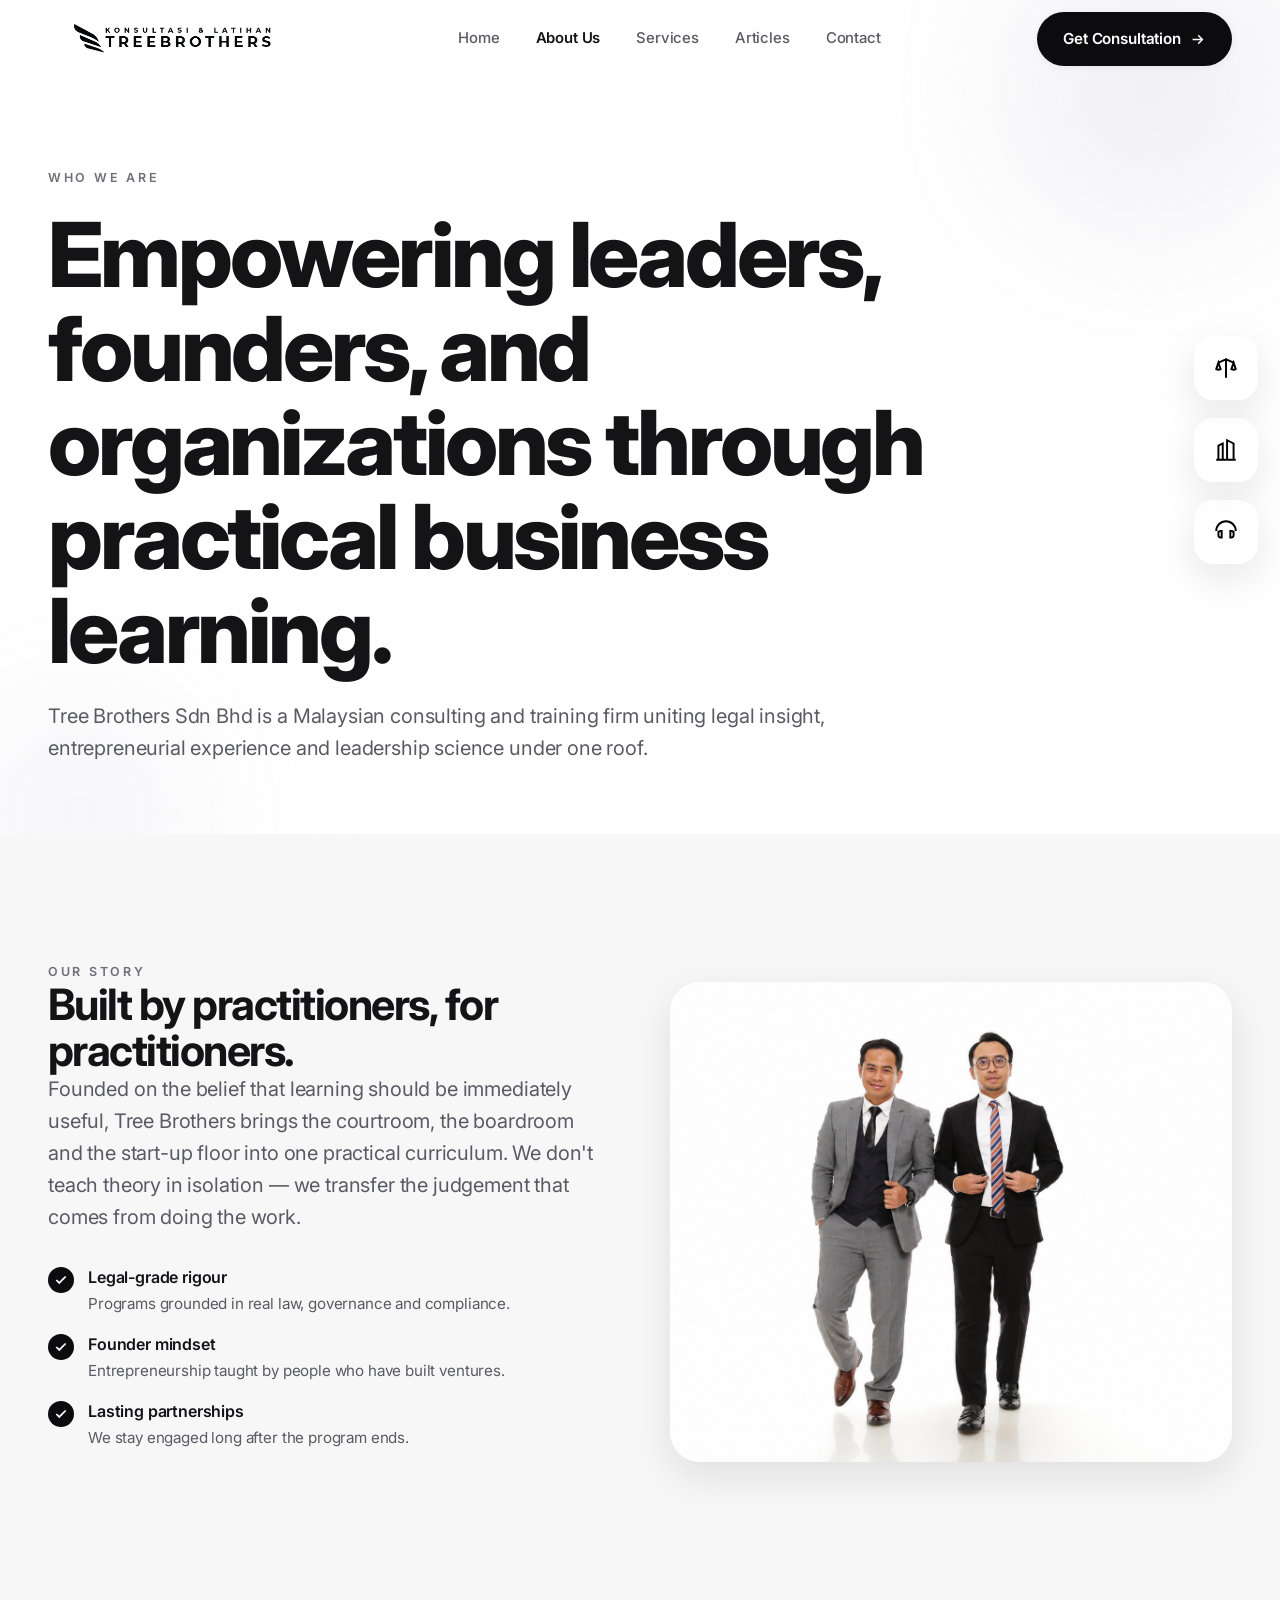
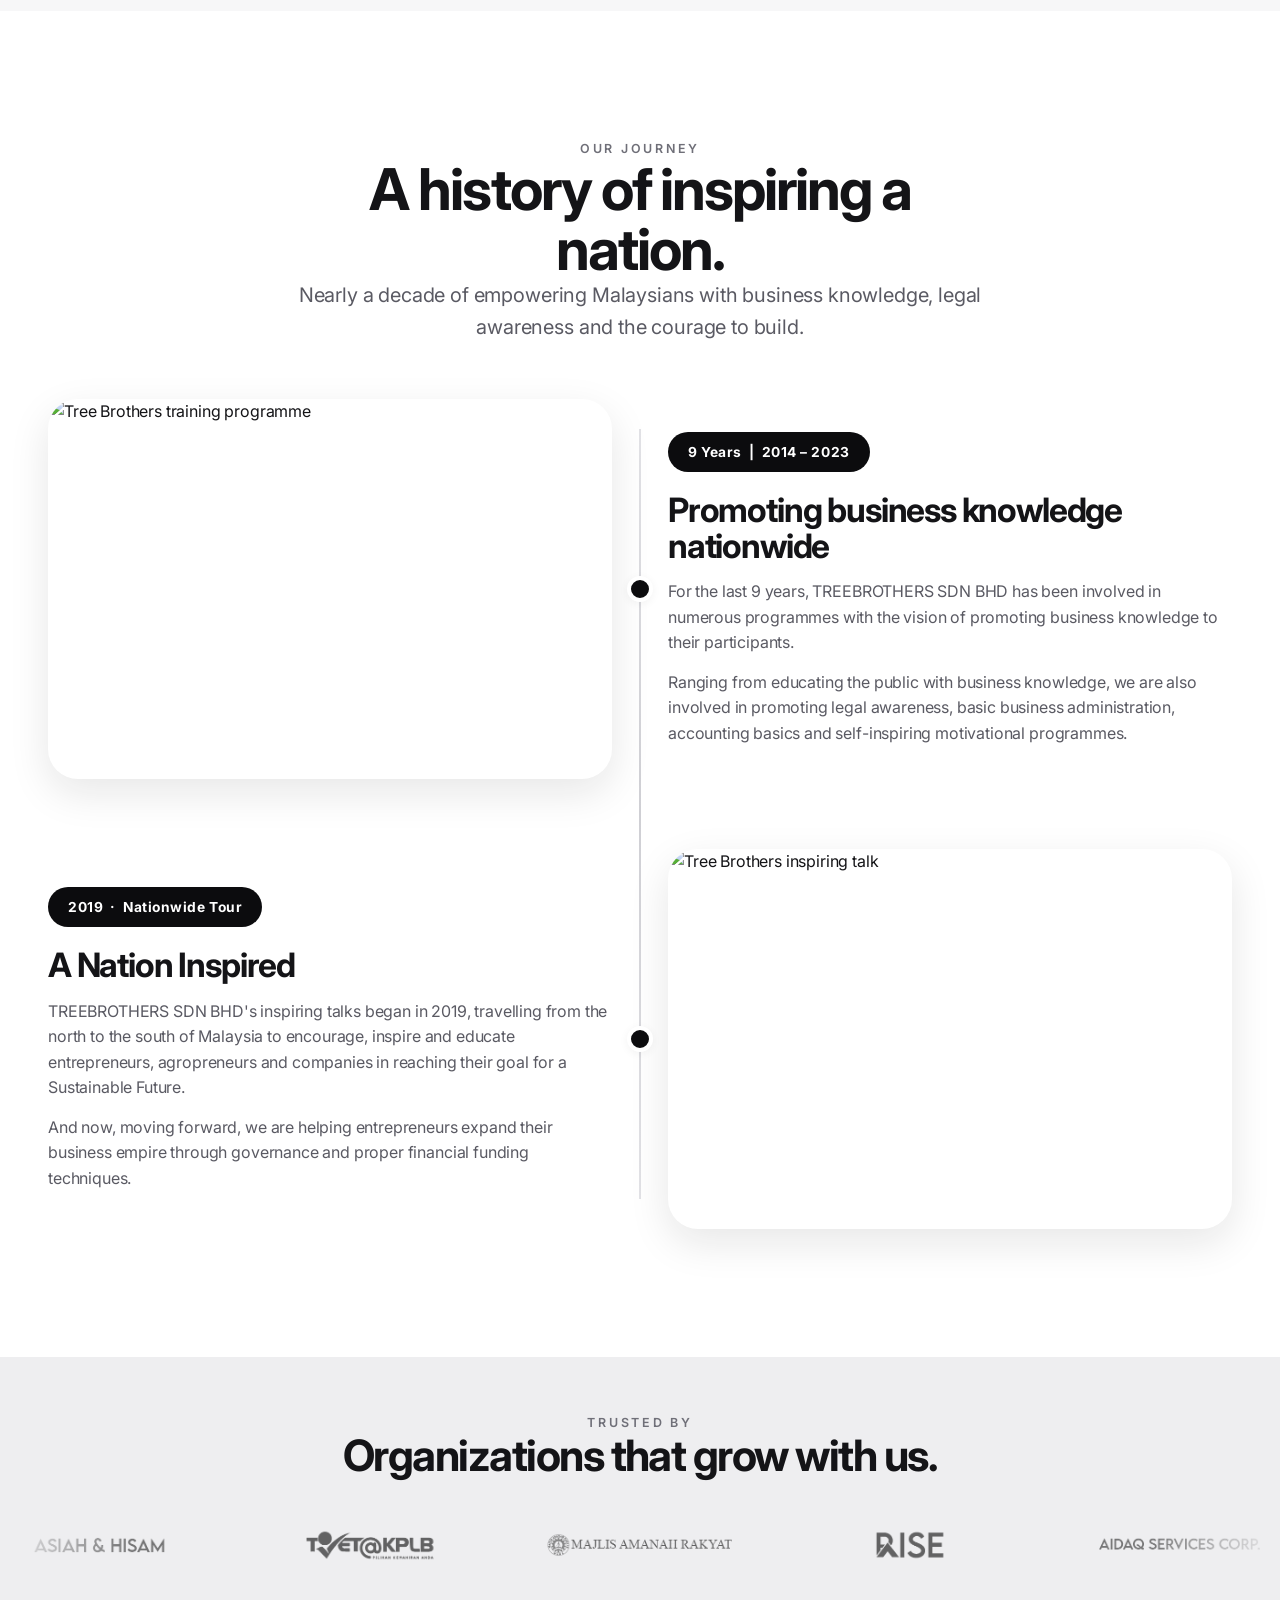
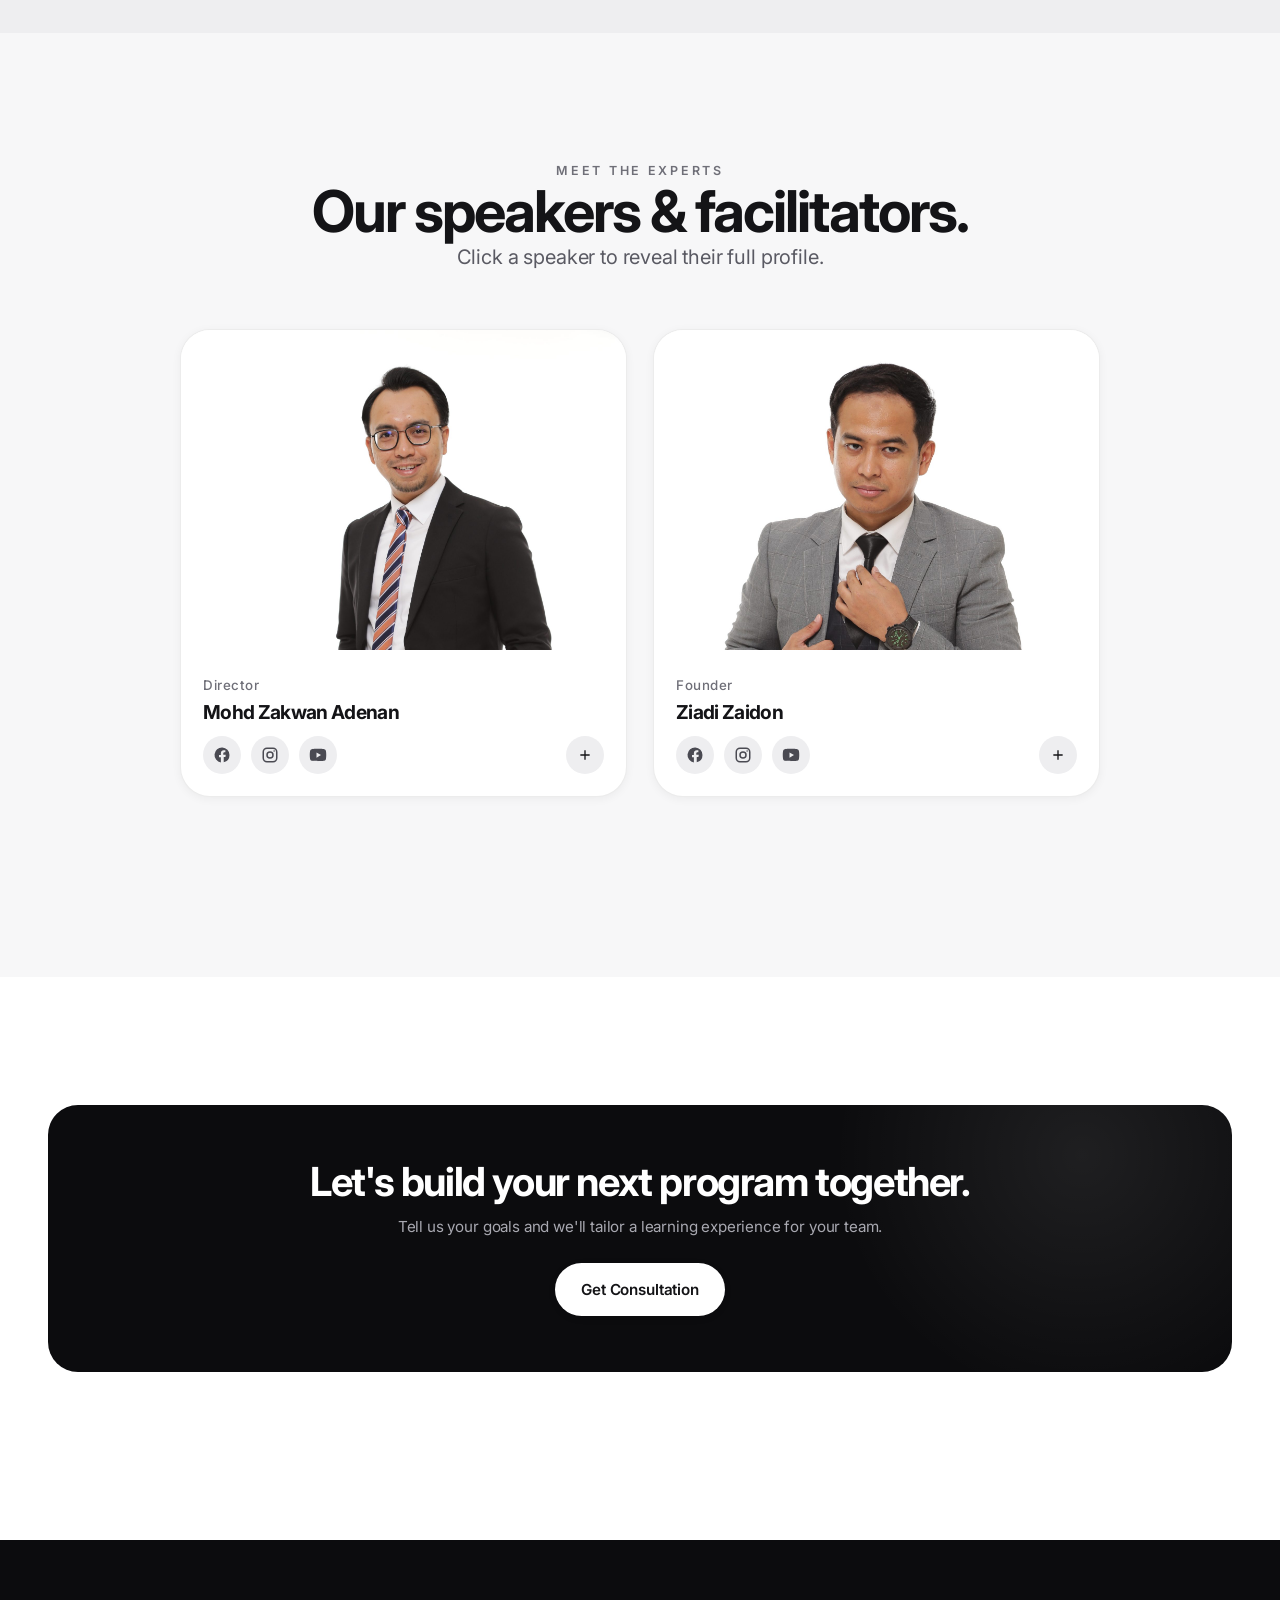
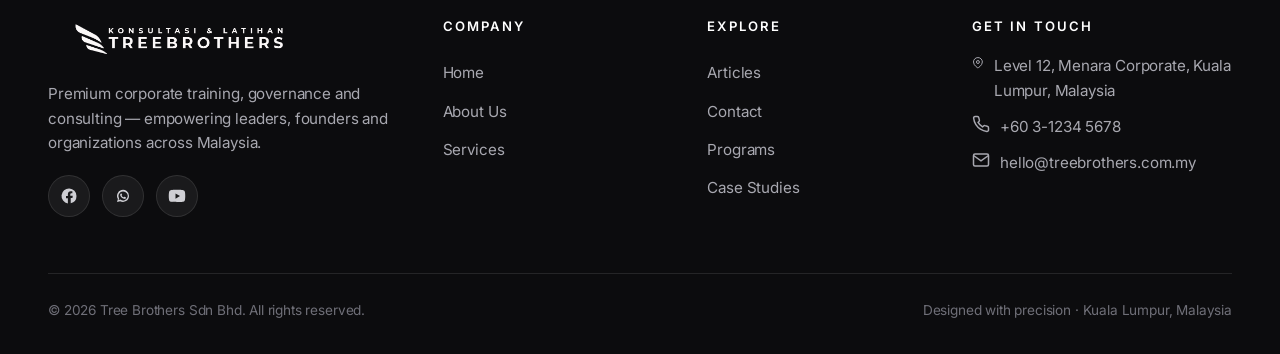
==== commit a9840078: "Update site: services links + arrow CTAs, dark hero with light navbar, local hero image, compact sta" ====
--- a/about.html
+++ b/about.html
@@ -665,33 +665,34 @@
               leaders, founders and organizations across Malaysia.
             </p>
             <div class="footer-social">
-              <a href="#" aria-label="LinkedIn"
-                ><svg viewBox="0 0 24 24" fill="currentColor">
-                  <path
-                    d="M4.98 3.5A2.5 2.5 0 1 0 5 8.5a2.5 2.5 0 0 0 0-5ZM3 9h4v12H3zM9 9h3.8v1.7h.05c.53-1 1.83-2.05 3.77-2.05 4 0 4.75 2.65 4.75 6.1V21h-4v-5.4c0-1.3 0-3-1.8-3s-2.08 1.4-2.08 2.9V21H9z"
-                  /></svg
-              ></a>
-              <a href="#" aria-label="Facebook"
+              <a
+                href="https://web.facebook.com/treebros.sb?_rdc=1&amp;_rdr#"
+                target="_blank"
+                rel="noopener"
+                aria-label="Facebook"
                 ><svg viewBox="0 0 24 24" fill="currentColor">
                   <path
                     d="M22 12a10 10 0 1 0-11.5 9.9v-7H8v-2.9h2.5V9.5c0-2.5 1.5-3.9 3.8-3.9 1.1 0 2.2.2 2.2.2v2.5h-1.2c-1.2 0-1.6.8-1.6 1.6v1.9H17l-.4 2.9h-2.3v7A10 10 0 0 0 22 12Z"
                   /></svg
               ></a>
-              <a href="#" aria-label="Instagram"
-                ><svg
-                  viewBox="0 0 24 24"
-                  fill="none"
-                  stroke="currentColor"
-                  stroke-width="2"
-                >
-                  <rect x="3" y="3" width="18" height="18" rx="5" />
-                  <circle cx="12" cy="12" r="4" />
-                  <circle
-                    cx="17.5"
-                    cy="6.5"
-                    r="1"
-                    fill="currentColor"
-                    stroke="none"
+              <a
+                href="https://api.whatsapp.com/send?phone=60109872029&amp;text=Hello%20Treebrothers%F0%9F%98%8E%F0%9F%98%8E%2C%20can%20I%20know%20the%20details%20for%20booking%20a%20session%20with%20your%20programme%3F"
+                target="_blank"
+                rel="noopener"
+                aria-label="WhatsApp"
+                ><svg viewBox="0 0 24 24" fill="currentColor">
+                  <path
+                    d="M20 11.9a8 8 0 0 1-11.9 7L4 20l1.2-4a8 8 0 1 1 14.8-4.1Zm-8-6a6 6 0 0 0-5.1 9.1l-.7 2.4 2.5-.7A6 6 0 1 0 12 5.9Zm3.4 7.6c-.2-.1-1.1-.5-1.3-.6s-.3-.1-.4.1-.5.6-.6.7-.2.1-.4 0a4.9 4.9 0 0 1-2.4-2.1c-.2-.3.2-.3.5-.9.1-.1 0-.3 0-.4l-.6-1.3c-.1-.3-.3-.3-.4-.3h-.4a.8.8 0 0 0-.5.2 2.1 2.1 0 0 0-.7 1.6 3.7 3.7 0 0 0 .8 2 8.3 8.3 0 0 0 3.2 2.8c1.2.5 1.7.6 2.3.5a1.9 1.9 0 0 0 1.3-.9 1.6 1.6 0 0 0 .1-.9c0-.1-.2-.2-.4-.3Z"
+                  /></svg
+              ></a>
+              <a
+                href="https://www.youtube.com/@treebrotherstrainingconsul187"
+                target="_blank"
+                rel="noopener"
+                aria-label="YouTube"
+                ><svg viewBox="0 0 24 24" fill="currentColor">
+                  <path
+                    d="M23 12s0-3.8-.5-5.6a3 3 0 0 0-2.1-2.1C18.6 3.8 12 3.8 12 3.8s-6.6 0-8.4.5A3 3 0 0 0 1.5 6.4 31.6 31.6 0 0 0 1 12a31.6 31.6 0 0 0 .5 5.6 3 3 0 0 0 2.1 2.1c1.8.5 8.4.5 8.4.5s6.6 0 8.4-.5a3 3 0 0 0 2.1-2.1c.5-1.8.5-5.6.5-5.6Zm-13 3.5v-7l6 3.5Z"
                   /></svg
               ></a>
             </div>
@@ -700,8 +701,7 @@
             <h4>Company</h4>
             <div class="footer-links">
               <a href="homepage.html">Home</a><a href="about.html">About Us</a
-              ><a href="services.html">Services</a
-              >
+              ><a href="services.html">Services</a>
             </div>
           </div>
           <div>
--- a/style.css
+++ b/style.css
@@ -138,6 +138,14 @@
 }
 .nav-menu a:hover { color: var(--text); background: rgba(20,20,23,0.05); }
 .nav-menu a.active { color: var(--text); font-weight: 600; }
+/* Navbar over a dark hero (homepage): light until scrolled */
+.nav-over-dark:not(.scrolled) .nav-menu a { color: rgba(255, 255, 255, 0.8); }
+.nav-over-dark:not(.scrolled) .nav-menu a:hover { color: #fff; background: rgba(255, 255, 255, 0.12); }
+.nav-over-dark:not(.scrolled) .nav-menu a.active { color: #fff; }
+.nav-over-dark:not(.scrolled) .nav-logo img { filter: brightness(0) invert(1); }
+.nav-over-dark:not(.scrolled) .nav-toggle span { background: #fff; }
+.nav-over-dark:not(.scrolled) .btn-consult { background: #fff; color: var(--black); }
+.nav-over-dark:not(.scrolled) .btn-consult:hover { background: var(--grey-100); color: var(--black); }
 .nav-actions { display: flex; align-items: center; gap: 12px; }
 .nav-toggle { display: none; width: 44px; height: 44px; border-radius: 12px; flex-direction: column; gap: 5px; align-items: center; justify-content: center; }
 .nav-toggle span { width: 22px; height: 2px; background: var(--text); border-radius: 2px; transition: transform 0.35s var(--ease), opacity 0.3s; }
@@ -181,18 +189,23 @@
 .hero-bg img { width: 100%; height: 100%; object-fit: cover; }
 .hero-bg::after {
   content: ""; position: absolute; inset: 0;
-  background: linear-gradient(105deg, rgba(255,255,255,0.96) 0%, rgba(255,255,255,0.82) 38%, rgba(255,255,255,0.35) 70%, rgba(255,255,255,0.05) 100%);
+  background: linear-gradient(105deg, rgba(26,26,30,0.94) 0%, rgba(26,26,30,0.8) 38%, rgba(26,26,30,0.42) 70%, rgba(26,26,30,0.12) 100%);
 }
 .hero-content { max-width: 760px; }
-.hero .eyebrow { margin-bottom: 22px; }
-.hero h1 { margin-bottom: 24px; }
-.hero .lead { margin-bottom: 38px; }
+/* light text on the dark overlay */
+.hero .eyebrow { margin-bottom: 22px; color: rgba(255,255,255,0.7); }
+.hero h1 { margin-bottom: 24px; color: #fff; }
+.hero .lead { margin-bottom: 38px; color: rgba(255,255,255,0.85); }
+.hero .btn-dark { background: #fff; color: var(--black); }
+.hero .btn-dark:hover { background: var(--grey-100); color: var(--black); }
+.hero .btn-outline { border-color: rgba(255,255,255,0.5); color: #fff; }
+.hero .btn-outline:hover { background: #fff; color: var(--black); border-color: #fff; }
 .hero-cta { display: flex; gap: 14px; flex-wrap: wrap; }
 .hero-tags { display: flex; flex-wrap: wrap; gap: 10px; margin-top: 42px; }
 .hero-tags span {
   padding: 9px 16px; border-radius: 100px; font-size: 0.84rem; font-weight: 500;
-  background: var(--glass-bg); border: 1px solid var(--glass-border);
-  backdrop-filter: blur(10px); color: var(--grey-600);
+  background: rgba(255,255,255,0.12); border: 1px solid rgba(255,255,255,0.22);
+  backdrop-filter: blur(10px); color: rgba(255,255,255,0.9);
 }
 
 /* Page hero (interior pages) */
@@ -266,17 +279,42 @@
 .about-points strong { display: block; font-weight: 600; }
 .about-points span.txt { color: var(--text-soft); font-size: 0.95rem; }
 .about-visual { position: relative; }
-.about-visual > img { border-radius: var(--r-lg); box-shadow: var(--shadow-md); height: 440px; object-fit: cover; width: 100%; }
+.about-visual > img {
+  border-radius: var(--r-lg); box-shadow: var(--shadow-md); height: 440px; object-fit: cover; width: 100%;
+  animation: mvFloat 6s ease-in-out infinite;
+  transition: box-shadow 0.5s var(--ease);
+  will-change: transform;
+}
+.about-visual > img:hover { box-shadow: var(--shadow-lg); animation-play-state: paused; }
+@keyframes mvFloat { 0%, 100% { transform: translateY(0); } 50% { transform: translateY(-16px); } }
+
 .mv-cards { display: grid; gap: 16px; margin-top: 16px; }
 .mv-card {
   padding: 24px; border-radius: var(--r); background: var(--glass-bg);
   border: 1px solid var(--line); box-shadow: var(--shadow-sm);
   backdrop-filter: blur(12px);
+  animation: mvFloat 6s ease-in-out infinite;
+  transition: transform 0.4s var(--ease), box-shadow 0.4s var(--ease), border-color 0.4s var(--ease);
+}
+.mv-card:nth-of-type(1) { animation-delay: 0.8s; }
+.mv-card:nth-of-type(2) { animation-delay: 1.6s; }
+.mv-card:hover {
+  animation-play-state: paused; transform: translateY(-6px) scale(1.015);
+  box-shadow: var(--shadow-md); border-color: var(--grey-300);
 }
 .mv-card h4 { font-size: 1.05rem; margin-bottom: 6px; display: flex; align-items: center; gap: 10px; }
-.mv-card .ico { width: 34px; height: 34px; border-radius: 10px; background: var(--grey-100); display: grid; place-items: center; }
+.mv-card .ico {
+  width: 34px; height: 34px; border-radius: 10px; background: var(--grey-100);
+  display: grid; place-items: center;
+  transition: transform 0.4s var(--ease), background 0.35s, color 0.35s;
+}
+.mv-card:hover .ico { background: var(--black); color: #fff; transform: rotate(-8deg) scale(1.12); }
 .mv-card .ico svg { width: 18px; height: 18px; }
 .mv-card p { font-size: 0.92rem; color: var(--text-soft); margin: 0; }
+
+@media (prefers-reduced-motion: reduce) {
+  .about-visual > img, .mv-card { animation: none; }
+}
 
 /* =========================================================
    HOME / PORTFOLIO — FEATURED SWAP
@@ -441,16 +479,29 @@
 }
 .svc-row:hover { transform: translateY(-5px); box-shadow: var(--shadow-md); }
 .svc-row:nth-child(even) .svc-row-media { order: 2; }
-.svc-row-media { overflow: hidden; min-height: 410px; }
-.svc-row-media img { width: 100%; height: 100%; object-fit: cover; transition: transform 0.9s var(--ease); }
+.svc-row-media { overflow: hidden; position: relative; min-height: 230px; }
+.svc-row-media img { position: absolute; inset: 0; width: 100%; height: 100%; object-fit: cover; transition: transform 0.9s var(--ease); }
 .svc-row:hover .svc-row-media img { transform: scale(1.07); }
-.svc-row-body { padding: 54px; display: flex; flex-direction: column; justify-content: center; }
-.svc-row-body .eyebrow { margin-bottom: 16px; }
-.svc-row-body h3 { font-size: 2.05rem; margin-bottom: 16px; }
-.svc-row-body .muted { font-size: 1.05rem; }
-.svc-row-body .benefits { margin: 26px 0 34px; display: grid; gap: 12px; }
-.svc-row-body .benefits li { display: flex; gap: 12px; align-items: center; color: var(--text-soft); font-size: 1.02rem; }
-.svc-row-body .benefits svg { flex: none; width: 21px; height: 21px; color: var(--black); }
+.svc-row-body { padding: 30px; display: flex; flex-direction: column; justify-content: center; }
+.svc-row-body .eyebrow { margin-bottom: 10px; }
+.svc-row-body h3 { font-size: 1.45rem; margin-bottom: 10px; }
+.svc-row-body .muted { font-size: 0.92rem; }
+.svc-row-body .benefits { margin: 16px 0 22px; display: grid; gap: 8px; }
+.svc-row-body .benefits li { display: flex; gap: 10px; align-items: center; color: var(--text-soft); font-size: 0.92rem; }
+.svc-row-body .benefits svg { flex: none; width: 17px; height: 17px; color: var(--black); }
+.svc-row-body .btn { padding: 0.75em 1.4em; font-size: 0.9rem; }
+/* clickable image */
+.svc-row-media { display: block; cursor: pointer; }
+/* arrow button beside the last point */
+.svc-row-body .benefits li.benefit-last { justify-content: space-between; gap: 14px; margin-top: 4px; }
+.svc-row-body .benefits .b-text { display: flex; align-items: center; gap: 10px; }
+.svc-row-arrow {
+  flex: none; width: 42px; height: 42px; border-radius: 50%;
+  background: var(--black); color: #fff; display: grid; place-items: center;
+  transition: transform 0.35s var(--ease), box-shadow 0.35s var(--ease), background 0.35s var(--ease);
+}
+.svc-row-body .benefits .svc-row-arrow svg { width: 18px; height: 18px; color: #fff; }
+.svc-row-arrow:hover { transform: translateY(-3px) scale(1.06); box-shadow: var(--shadow-md); background: var(--grey-700); }
 
 /* =========================================================
    PORTFOLIO PAGE — GRID + MODAL
@@ -527,8 +578,9 @@
 /* =========================================================
    CONTACT PAGE
    ========================================================= */
-.contact-grid { display: grid; grid-template-columns: 0.9fr 1.1fr; gap: 40px; align-items: start; }
-.contact-info { display: grid; gap: 18px; }
+.contact-grid { display: grid; grid-template-columns: 0.9fr 1.1fr; gap: 40px; align-items: stretch; }
+.contact-info { display: grid; grid-auto-rows: 1fr; gap: 18px; }
+.info-card { align-items: center; }
 .info-card {
   display: flex; gap: 16px; padding: 24px; border-radius: var(--r);
   background: var(--grey-50); border: 1px solid var(--line);
@@ -567,10 +619,10 @@
 .stat-strip .stat strong { display: block; font-size: clamp(2.2rem, 4vw, 3.2rem); font-weight: 800; letter-spacing: -0.04em; }
 .stat-strip .stat span { color: var(--text-soft); font-size: 0.95rem; }
 
-.cta-band { background: var(--black); color: #fff; border-radius: var(--r-lg); padding: clamp(48px, 7vw, 84px); text-align: center; position: relative; overflow: hidden; }
+.cta-band { background: var(--black); color: #fff; border-radius: var(--r-lg); padding: clamp(34px, 4.5vw, 56px); text-align: center; position: relative; overflow: hidden; }
 .cta-band::before { content: ""; position: absolute; width: 500px; height: 500px; border-radius: 50%; background: radial-gradient(circle, rgba(255,255,255,0.08), transparent 70%); top: -200px; right: -100px; }
-.cta-band h2 { margin-bottom: 16px; }
-.cta-band p { color: var(--grey-400); max-width: 52ch; margin: 0 auto 32px; }
+.cta-band h2 { font-size: clamp(1.7rem, 3.4vw, 2.5rem); margin-bottom: 12px; }
+.cta-band p { color: var(--grey-400); max-width: 52ch; margin: 0 auto 24px; font-size: 0.95rem; }
 .cta-band .hero-cta { justify-content: center; }
 
 .bg-grey { background: var(--grey-50); }
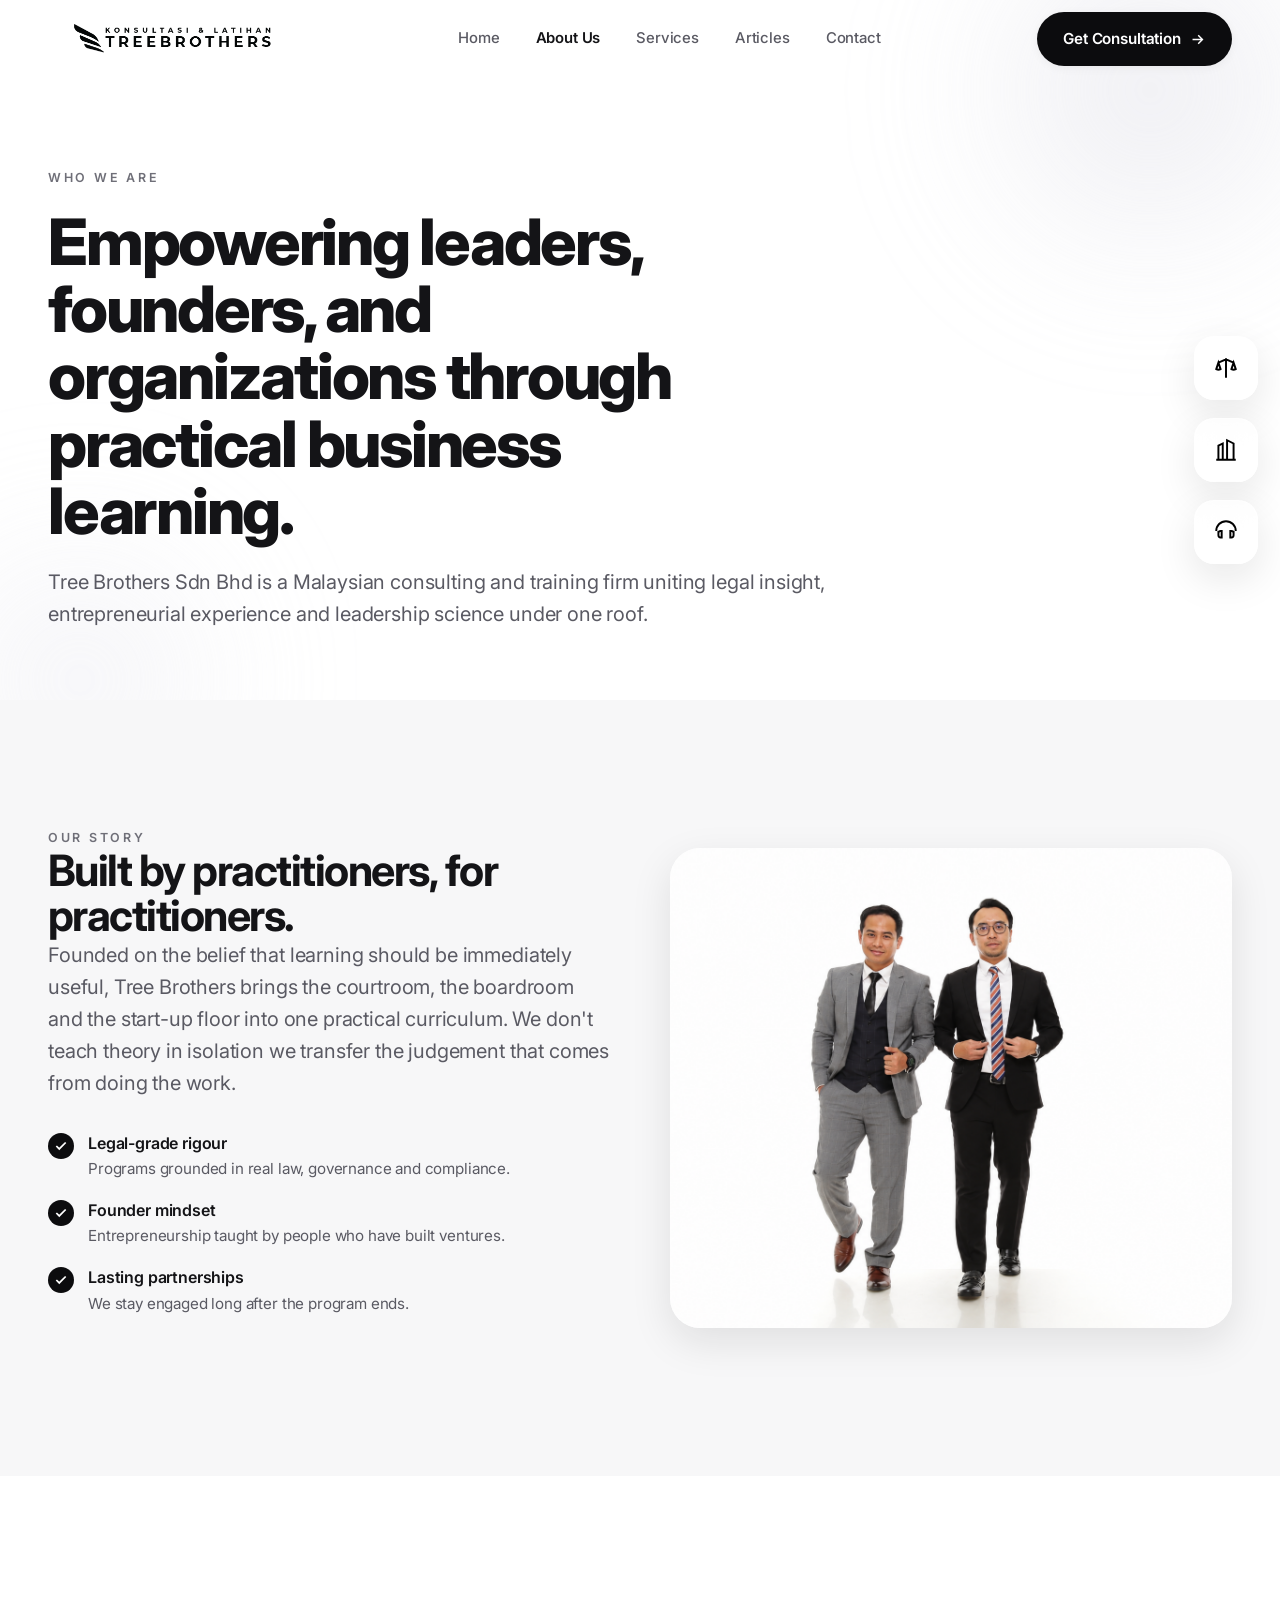
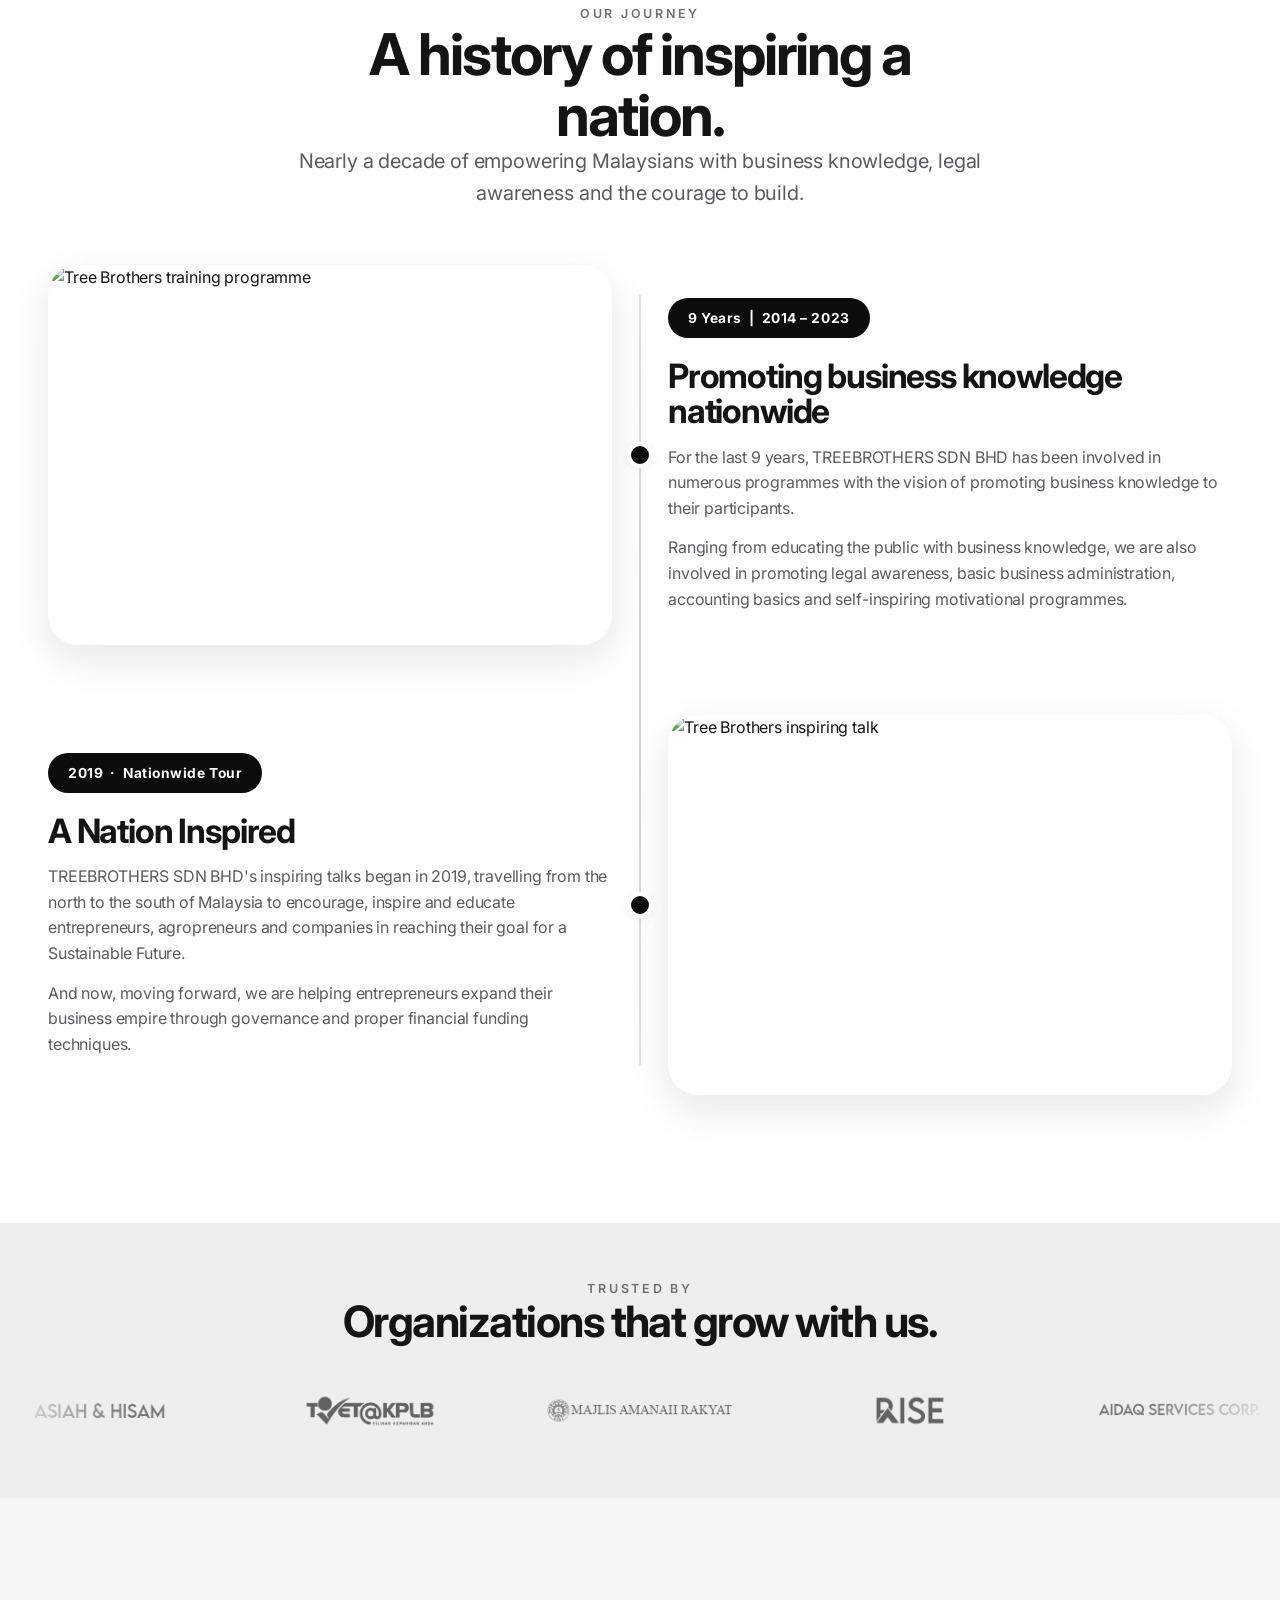
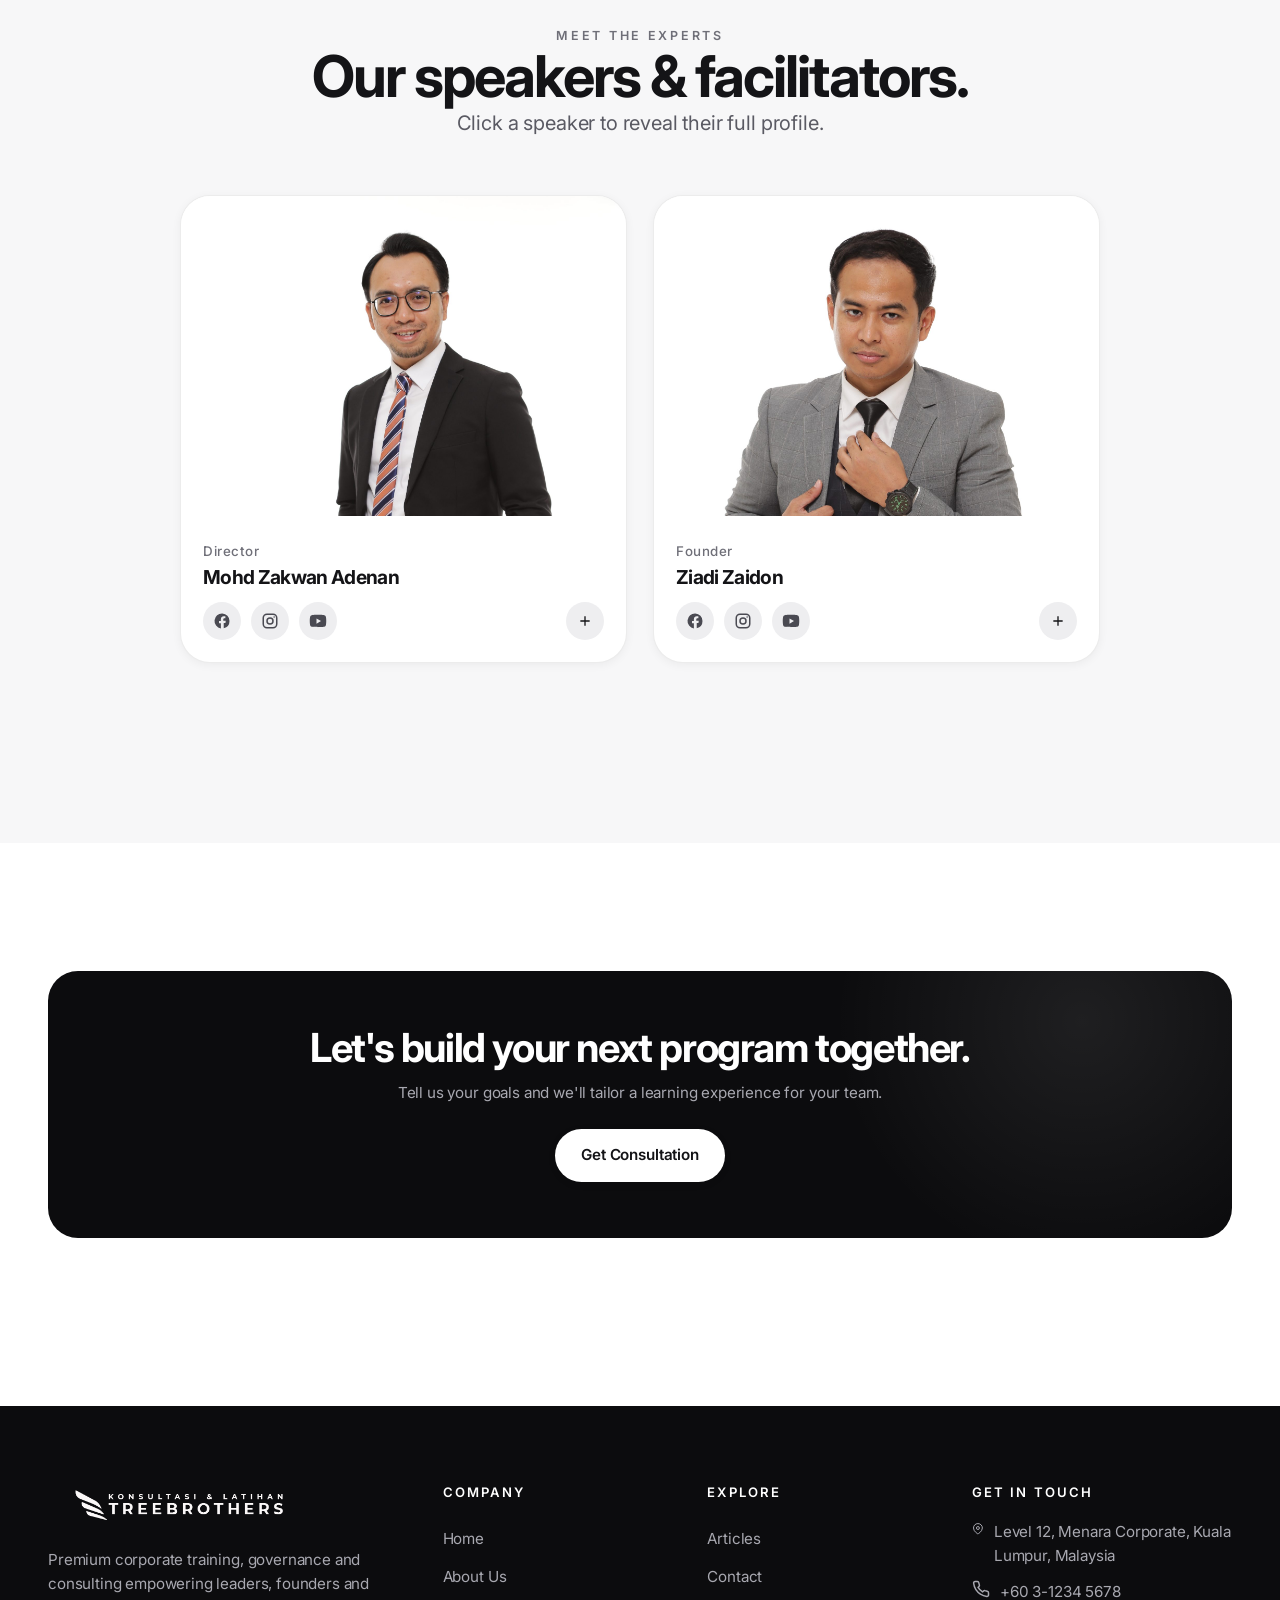
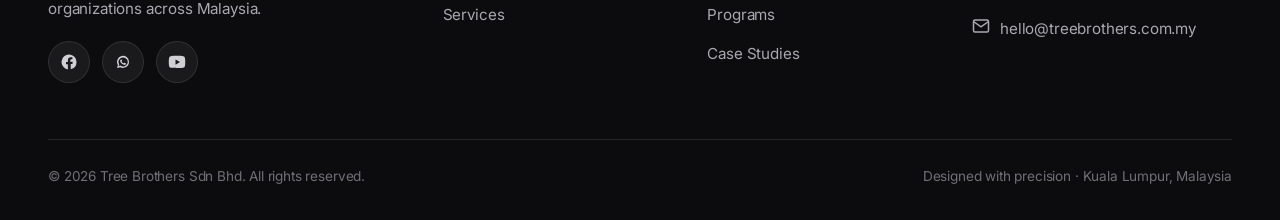
==== commit 1330498f: "Responsive + polish: mobile nav fix, smaller hero heading, tighter services/articles spacing, one-li" ====
--- a/about.html
+++ b/about.html
@@ -3,7 +3,7 @@
   <head>
     <meta charset="UTF-8" />
     <meta name="viewport" content="width=device-width, initial-scale=1.0" />
-    <title>About Us — Tree Brothers Sdn Bhd</title>
+    <title>About Us Tree Brothers Sdn Bhd</title>
     <meta
       name="description"
       content="Empowering leaders, founders and organizations through practical business learning."
@@ -90,9 +90,9 @@
     <aside class="side-panel" id="panel-rights">
       <h3>Learn Your Rights</h3>
       <p>
-        Understand the legal frameworks that govern business — contracts,
-        liabilities, disputes and compliance — so you can lead with confidence
-        and protect what you build.
+        Understand the legal frameworks that govern business contracts,
+        liabilities, disputes and compliance so you can lead with confidence and
+        protect what you build.
       </p>
     </aside>
     <aside class="side-panel" id="panel-empire">
@@ -140,7 +140,7 @@
               Founded on the belief that learning should be immediately useful,
               Tree Brothers brings the courtroom, the boardroom and the start-up
               floor into one practical curriculum. We don't teach theory in
-              isolation — we transfer the judgement that comes from doing the
+              isolation we transfer the judgement that comes from doing the
               work.
             </p>
             <ul class="about-points">
@@ -601,10 +601,10 @@
                     <p>
                       In 2013, Ziadi Zaidon served as the leading counsel in a
                       dispute in the Johor Court involving MYR 180 million worth
-                      of contracts for 121 schools — demonstrating his
-                      experience in complex, high-value litigation. In 2018, he
-                      was appointed to manage a Corporate Litigation Matter
-                      worth MYR 2 billion, further highlighting his expertise in
+                      of contracts for 121 schools demonstrating his experience
+                      in complex, high-value litigation. In 2018, he was
+                      appointed to manage a Corporate Litigation Matter worth
+                      MYR 2 billion, further highlighting his expertise in
                       substantial legal matters. He also handles land
                       acquisition matters and land disputes, often as referrals
                       from the firm's clientele.
@@ -661,7 +661,7 @@
               <img src="image/logobro-white.png" alt="Tree Brothers Sdn Bhd" />
             </div>
             <p>
-              Premium corporate training, governance and consulting — empowering
+              Premium corporate training, governance and consulting empowering
               leaders, founders and organizations across Malaysia.
             </p>
             <div class="footer-social">
--- a/style.css
+++ b/style.css
@@ -25,11 +25,11 @@
   /* Glass */
   --glass-bg: rgba(255, 255, 255, 0.65);
   --glass-border: rgba(255, 255, 255, 0.55);
-  --glass-shadow: 0 20px 50px rgba(15, 15, 20, 0.10);
+  --glass-shadow: 0 20px 50px rgba(15, 15, 20, 0.1);
 
   /* Shadows */
   --shadow-sm: 0 2px 10px rgba(15, 15, 20, 0.05);
-  --shadow-md: 0 14px 40px rgba(15, 15, 20, 0.10);
+  --shadow-md: 0 14px 40px rgba(15, 15, 20, 0.1);
   --shadow-lg: 0 30px 70px rgba(15, 15, 20, 0.16);
 
   /* Radius */
@@ -45,12 +45,24 @@
   --nav-h: 78px;
 }
 
-* { margin: 0; padding: 0; box-sizing: border-box; }
-
-html { scroll-behavior: smooth; -webkit-text-size-adjust: 100%; }
+* {
+  margin: 0;
+  padding: 0;
+  box-sizing: border-box;
+}
+
+html {
+  scroll-behavior: smooth;
+  -webkit-text-size-adjust: 100%;
+}
 
 body {
-  font-family: "Inter", "Segoe UI", system-ui, -apple-system, sans-serif;
+  font-family:
+    "Inter",
+    "Segoe UI",
+    system-ui,
+    -apple-system,
+    sans-serif;
   color: var(--text);
   background: var(--white);
   line-height: 1.6;
@@ -58,712 +70,2315 @@
   overflow-x: hidden;
 }
 
-img { max-width: 100%; display: block; }
-a { color: inherit; text-decoration: none; }
-ul { list-style: none; }
-button { font-family: inherit; cursor: pointer; border: none; background: none; }
+img {
+  max-width: 100%;
+  display: block;
+}
+a {
+  color: inherit;
+  text-decoration: none;
+}
+ul {
+  list-style: none;
+}
+button {
+  font-family: inherit;
+  cursor: pointer;
+  border: none;
+  background: none;
+}
 
 /* ---------- Typography ---------- */
-h1, h2, h3, h4 { font-weight: 700; line-height: 1.05; letter-spacing: -0.035em; }
-.display { font-size: clamp(2.6rem, 7vw, 5.6rem); font-weight: 800; }
-.h-xl { font-size: clamp(2.2rem, 5vw, 3.6rem); }
-.h-lg { font-size: clamp(1.8rem, 4vw, 2.7rem); }
+h1,
+h2,
+h3,
+h4 {
+  font-weight: 700;
+  line-height: 1.05;
+  letter-spacing: -0.035em;
+}
+.display {
+  font-size: clamp(2rem, 5vw, 4rem);
+  font-weight: 800;
+}
+.h-xl {
+  font-size: clamp(2.2rem, 5vw, 3.6rem);
+}
+.h-lg {
+  font-size: clamp(1.8rem, 4vw, 2.7rem);
+}
 .eyebrow {
-  font-size: 0.78rem; font-weight: 600; letter-spacing: 0.22em;
-  text-transform: uppercase; color: var(--grey-500);
-}
-.lead { font-size: clamp(1.05rem, 1.6vw, 1.25rem); color: var(--text-soft); max-width: 60ch; }
-.muted { color: var(--text-soft); }
+  font-size: 0.78rem;
+  font-weight: 600;
+  letter-spacing: 0.22em;
+  text-transform: uppercase;
+  color: var(--grey-500);
+}
+.lead {
+  font-size: clamp(1.05rem, 1.6vw, 1.25rem);
+  color: var(--text-soft);
+  max-width: 60ch;
+}
+.muted {
+  color: var(--text-soft);
+}
 
 /* ---------- Layout ---------- */
-.container { width: 100%; max-width: var(--maxw); margin: 0 auto; padding: 0 28px; }
-section { position: relative; }
-.section-pad { padding: clamp(70px, 10vw, 130px) 0; }
-.center { text-align: center; }
-.section-head { max-width: 720px; margin: 0 auto 56px; }
-.section-head.center { margin-inline: auto; }
+.container {
+  width: 100%;
+  max-width: var(--maxw);
+  margin: 0 auto;
+  padding: 0 28px;
+}
+section {
+  position: relative;
+}
+.section-pad {
+  padding: clamp(70px, 10vw, 130px) 0;
+}
+.center {
+  text-align: center;
+}
+.section-head {
+  max-width: 720px;
+  margin: 0 auto 56px;
+}
+.section-head.center {
+  margin-inline: auto;
+}
 
 /* ---------- Buttons ---------- */
 .btn {
-  display: inline-flex; align-items: center; gap: 0.55em;
-  padding: 0.95em 1.7em; border-radius: 100px;
-  font-size: 0.95rem; font-weight: 600; letter-spacing: -0.01em;
-  transition: transform 0.35s var(--ease), box-shadow 0.35s var(--ease), background 0.35s var(--ease), color 0.35s var(--ease);
+  display: inline-flex;
+  align-items: center;
+  gap: 0.55em;
+  padding: 0.95em 1.7em;
+  border-radius: 100px;
+  font-size: 0.95rem;
+  font-weight: 600;
+  letter-spacing: -0.01em;
+  transition:
+    transform 0.35s var(--ease),
+    box-shadow 0.35s var(--ease),
+    background 0.35s var(--ease),
+    color 0.35s var(--ease);
   white-space: nowrap;
 }
-.btn svg { width: 17px; height: 17px; }
-.btn-dark { background: var(--black); color: var(--white); box-shadow: var(--shadow-sm); }
-.btn-dark:hover { transform: translateY(-3px); box-shadow: var(--shadow-md); background: var(--grey-700); }
-.btn-light { background: var(--white); color: var(--text); box-shadow: var(--shadow-sm); }
-.btn-light:hover { transform: translateY(-3px); box-shadow: var(--shadow-md); }
-.btn-outline { border: 1.5px solid var(--grey-300); color: var(--text); }
-.btn-outline:hover { transform: translateY(-3px); border-color: var(--black); background: var(--black); color: var(--white); }
-.btn-ghost { color: var(--text); padding-inline: 0.4em; }
-.btn-ghost:hover { color: var(--grey-500); }
-.btn-wa { background: linear-gradient(135deg, #141417, #3c3c46); color: #fff; box-shadow: var(--shadow-sm); }
-.btn-wa:hover { transform: translateY(-3px); box-shadow: 0 16px 34px rgba(12,12,14,0.30); }
-.btn-wa svg { transition: transform 0.35s var(--ease); }
-.btn-wa:hover svg { transform: scale(1.12) rotate(-6deg); }
-
-.link-arrow { display: inline-flex; align-items: center; gap: 0.5em; font-weight: 600; }
-.link-arrow svg { transition: transform 0.35s var(--ease); }
-.link-arrow:hover svg { transform: translateX(5px); }
+.btn svg {
+  width: 17px;
+  height: 17px;
+}
+.btn-dark {
+  background: var(--black);
+  color: var(--white);
+  box-shadow: var(--shadow-sm);
+}
+.btn-dark:hover {
+  transform: translateY(-3px);
+  box-shadow: var(--shadow-md);
+  background: var(--grey-700);
+}
+.btn-light {
+  background: var(--white);
+  color: var(--text);
+  box-shadow: var(--shadow-sm);
+}
+.btn-light:hover {
+  transform: translateY(-3px);
+  box-shadow: var(--shadow-md);
+}
+.btn-outline {
+  border: 1.5px solid var(--grey-300);
+  color: var(--text);
+}
+.btn-outline:hover {
+  transform: translateY(-3px);
+  border-color: var(--black);
+  background: var(--black);
+  color: var(--white);
+}
+.btn-ghost {
+  color: var(--text);
+  padding-inline: 0.4em;
+}
+.btn-ghost:hover {
+  color: var(--grey-500);
+}
+.btn-wa {
+  background: linear-gradient(135deg, #141417, #3c3c46);
+  color: #fff;
+  box-shadow: var(--shadow-sm);
+}
+.btn-wa:hover {
+  transform: translateY(-3px);
+  box-shadow: 0 16px 34px rgba(12, 12, 14, 0.3);
+}
+.btn-wa svg {
+  transition: transform 0.35s var(--ease);
+}
+.btn-wa:hover svg {
+  transform: scale(1.12) rotate(-6deg);
+}
+
+.link-arrow {
+  display: inline-flex;
+  align-items: center;
+  gap: 0.5em;
+  font-weight: 600;
+}
+.link-arrow svg {
+  transition: transform 0.35s var(--ease);
+}
+.link-arrow:hover svg {
+  transform: translateX(5px);
+}
 
 /* =========================================================
    NAVBAR
    ========================================================= */
 .nav {
-  position: fixed; top: 0; left: 0; right: 0; z-index: 1000;
+  position: fixed;
+  top: 0;
+  left: 0;
+  right: 0;
+  z-index: 1000;
   height: var(--nav-h);
-  display: flex; align-items: center;
-  transition: background 0.4s var(--ease), box-shadow 0.4s var(--ease), backdrop-filter 0.4s;
+  display: flex;
+  align-items: center;
+  transition:
+    background 0.4s var(--ease),
+    box-shadow 0.4s var(--ease),
+    backdrop-filter 0.4s;
 }
 .nav-inner {
-  width: 100%; max-width: var(--maxw); margin: 0 auto; padding: 0 28px;
-  display: flex; align-items: center; justify-content: space-between; gap: 20px;
+  width: 100%;
+  max-width: var(--maxw);
+  margin: 0 auto;
+  padding: 0 28px;
+  display: flex;
+  align-items: center;
+  justify-content: space-between;
+  gap: 20px;
 }
 .nav.scrolled {
   background: var(--glass-bg);
   backdrop-filter: blur(22px) saturate(160%);
   -webkit-backdrop-filter: blur(22px) saturate(160%);
   border-bottom: 1px solid var(--glass-border);
-  box-shadow: 0 6px 24px rgba(15,15,20,0.06);
-}
-.nav-logo img { height: 38px; width: auto; }
-.nav-menu { display: flex; align-items: center; gap: 4px; }
+  box-shadow: 0 6px 24px rgba(15, 15, 20, 0.06);
+}
+.nav-logo img {
+  height: 38px;
+  width: auto;
+}
+.nav-menu {
+  display: flex;
+  align-items: center;
+  gap: 4px;
+}
 .nav-menu a {
-  position: relative; padding: 10px 16px; border-radius: 100px;
-  font-size: 0.93rem; font-weight: 500; color: var(--text-soft);
-  transition: color 0.3s, background 0.3s;
-}
-.nav-menu a:hover { color: var(--text); background: rgba(20,20,23,0.05); }
-.nav-menu a.active { color: var(--text); font-weight: 600; }
+  position: relative;
+  padding: 10px 16px;
+  border-radius: 100px;
+  font-size: 0.93rem;
+  font-weight: 500;
+  color: var(--text-soft);
+  transition:
+    color 0.3s,
+    background 0.3s;
+}
+.nav-menu a:hover {
+  color: var(--text);
+  background: rgba(20, 20, 23, 0.05);
+}
+.nav-menu a.active {
+  color: var(--text);
+  font-weight: 600;
+}
 /* Navbar over a dark hero (homepage): light until scrolled */
-.nav-over-dark:not(.scrolled) .nav-menu a { color: rgba(255, 255, 255, 0.8); }
-.nav-over-dark:not(.scrolled) .nav-menu a:hover { color: #fff; background: rgba(255, 255, 255, 0.12); }
-.nav-over-dark:not(.scrolled) .nav-menu a.active { color: #fff; }
-.nav-over-dark:not(.scrolled) .nav-logo img { filter: brightness(0) invert(1); }
-.nav-over-dark:not(.scrolled) .nav-toggle span { background: #fff; }
-.nav-over-dark:not(.scrolled) .btn-consult { background: #fff; color: var(--black); }
-.nav-over-dark:not(.scrolled) .btn-consult:hover { background: var(--grey-100); color: var(--black); }
-.nav-actions { display: flex; align-items: center; gap: 12px; }
-.nav-toggle { display: none; width: 44px; height: 44px; border-radius: 12px; flex-direction: column; gap: 5px; align-items: center; justify-content: center; }
-.nav-toggle span { width: 22px; height: 2px; background: var(--text); border-radius: 2px; transition: transform 0.35s var(--ease), opacity 0.3s; }
-.nav-toggle.open span:nth-child(1) { transform: translateY(7px) rotate(45deg); }
-.nav-toggle.open span:nth-child(2) { opacity: 0; }
-.nav-toggle.open span:nth-child(3) { transform: translateY(-7px) rotate(-45deg); }
+/* light menu links only on desktop — the mobile dropdown has a light background */
+@media (min-width: 993px) {
+  .nav-over-dark:not(.scrolled) .nav-menu a {
+    color: rgba(255, 255, 255, 0.8);
+  }
+  .nav-over-dark:not(.scrolled) .nav-menu a:hover {
+    color: #fff;
+    background: rgba(255, 255, 255, 0.12);
+  }
+  .nav-over-dark:not(.scrolled) .nav-menu a.active {
+    color: #fff;
+  }
+}
+.nav-over-dark:not(.scrolled) .nav-logo img {
+  filter: brightness(0) invert(1);
+}
+.nav-over-dark:not(.scrolled) .nav-toggle span {
+  background: #fff;
+}
+.nav-over-dark:not(.scrolled) .btn-consult {
+  background: #fff;
+  color: var(--black);
+}
+.nav-over-dark:not(.scrolled) .btn-consult:hover {
+  background: var(--grey-100);
+  color: var(--black);
+}
+.nav-actions {
+  display: flex;
+  align-items: center;
+  gap: 12px;
+}
+.nav-toggle {
+  display: none;
+  width: 44px;
+  height: 44px;
+  border-radius: 12px;
+  flex-direction: column;
+  gap: 5px;
+  align-items: center;
+  justify-content: center;
+}
+.nav-toggle span {
+  width: 22px;
+  height: 2px;
+  background: var(--text);
+  border-radius: 2px;
+  transition:
+    transform 0.35s var(--ease),
+    opacity 0.3s;
+}
+.nav-toggle.open span:nth-child(1) {
+  transform: translateY(7px) rotate(45deg);
+}
+.nav-toggle.open span:nth-child(2) {
+  opacity: 0;
+}
+.nav-toggle.open span:nth-child(3) {
+  transform: translateY(-7px) rotate(-45deg);
+}
 
 /* =========================================================
    FOOTER
    ========================================================= */
-.footer { background: var(--black); color: var(--grey-300); padding: 80px 0 32px; margin-top: 40px; }
-.footer-grid { display: grid; grid-template-columns: 1.6fr 1fr 1fr 1.2fr; gap: 48px; }
-.footer-logo img { height: 40px; margin-bottom: 22px; }
-.footer-about p { color: var(--grey-400); max-width: 34ch; font-size: 0.95rem; }
-.footer h4 { color: var(--white); font-size: 0.82rem; letter-spacing: 0.16em; text-transform: uppercase; margin-bottom: 20px; font-weight: 600; }
-.footer-links a { display: block; color: var(--grey-400); padding: 7px 0; font-size: 0.95rem; transition: color 0.3s, transform 0.3s; }
-.footer-links a:hover { color: var(--white); transform: translateX(4px); }
-.footer-contact li { color: var(--grey-400); font-size: 0.95rem; margin-bottom: 12px; display: flex; gap: 10px; }
-.footer-social { display: flex; gap: 12px; margin-top: 20px; }
+.footer {
+  background: var(--black);
+  color: var(--grey-300);
+  padding: 80px 0 32px;
+  margin-top: 40px;
+}
+.footer-grid {
+  display: grid;
+  grid-template-columns: 1.6fr 1fr 1fr 1.2fr;
+  gap: 48px;
+}
+.footer-logo img {
+  height: 40px;
+  margin-bottom: 22px;
+}
+.footer-about p {
+  color: var(--grey-400);
+  max-width: 34ch;
+  font-size: 0.95rem;
+}
+.footer h4 {
+  color: var(--white);
+  font-size: 0.82rem;
+  letter-spacing: 0.16em;
+  text-transform: uppercase;
+  margin-bottom: 20px;
+  font-weight: 600;
+}
+.footer-links a {
+  display: block;
+  color: var(--grey-400);
+  padding: 7px 0;
+  font-size: 0.95rem;
+  transition:
+    color 0.3s,
+    transform 0.3s;
+}
+.footer-links a:hover {
+  color: var(--white);
+  transform: translateX(4px);
+}
+.footer-contact li {
+  color: var(--grey-400);
+  font-size: 0.95rem;
+  margin-bottom: 12px;
+  display: flex;
+  gap: 10px;
+}
+.footer-social {
+  display: flex;
+  gap: 12px;
+  margin-top: 20px;
+}
 .footer-social a {
-  width: 42px; height: 42px; border-radius: 50%; display: grid; place-items: center;
-  background: rgba(255,255,255,0.06); border: 1px solid rgba(255,255,255,0.1);
-  transition: background 0.3s, transform 0.3s;
-}
-.footer-social a:hover { background: var(--white); color: var(--black); transform: translateY(-3px); }
-.footer-social svg { width: 18px; height: 18px; }
+  width: 42px;
+  height: 42px;
+  border-radius: 50%;
+  display: grid;
+  place-items: center;
+  background: rgba(255, 255, 255, 0.06);
+  border: 1px solid rgba(255, 255, 255, 0.1);
+  transition:
+    background 0.3s,
+    transform 0.3s;
+}
+.footer-social a:hover {
+  background: var(--white);
+  color: var(--black);
+  transform: translateY(-3px);
+}
+.footer-social svg {
+  width: 18px;
+  height: 18px;
+}
 .footer-bottom {
-  margin-top: 56px; padding-top: 26px; border-top: 1px solid rgba(255,255,255,0.1);
-  display: flex; justify-content: space-between; gap: 16px; flex-wrap: wrap;
-  color: var(--grey-500); font-size: 0.85rem;
+  margin-top: 56px;
+  padding-top: 26px;
+  border-top: 1px solid rgba(255, 255, 255, 0.1);
+  display: flex;
+  justify-content: space-between;
+  gap: 16px;
+  flex-wrap: wrap;
+  color: var(--grey-500);
+  font-size: 0.85rem;
 }
 
 /* =========================================================
    HERO (generic)
    ========================================================= */
 .hero {
-  position: relative; min-height: 92vh; display: flex; align-items: center;
-  padding-top: var(--nav-h); overflow: hidden;
-}
-.hero-bg { position: absolute; inset: 0; z-index: -2; }
-.hero-bg img { width: 100%; height: 100%; object-fit: cover; }
+  position: relative;
+  min-height: 90vh;
+  display: flex;
+  align-items: center;
+  padding-top: var(--nav-h);
+  overflow: hidden;
+}
+.hero-bg {
+  position: absolute;
+  inset: 0;
+  z-index: -2;
+}
+.hero-bg img {
+  width: 100%;
+  height: 100%;
+  object-fit: cover;
+}
 .hero-bg::after {
-  content: ""; position: absolute; inset: 0;
-  background: linear-gradient(105deg, rgba(26,26,30,0.94) 0%, rgba(26,26,30,0.8) 38%, rgba(26,26,30,0.42) 70%, rgba(26,26,30,0.12) 100%);
-}
-.hero-content { max-width: 760px; }
+  content: "";
+  position: absolute;
+  inset: 0;
+  background: linear-gradient(
+    105deg,
+    rgba(26, 26, 30, 0.94) 0%,
+    rgba(26, 26, 30, 0.8) 38%,
+    rgba(26, 26, 30, 0.42) 70%,
+    rgba(26, 26, 30, 0.12) 100%
+  );
+}
+.hero-content {
+  max-width: 760px;
+}
 /* light text on the dark overlay */
-.hero .eyebrow { margin-bottom: 22px; color: rgba(255,255,255,0.7); }
-.hero h1 { margin-bottom: 24px; color: #fff; }
-.hero .lead { margin-bottom: 38px; color: rgba(255,255,255,0.85); }
-.hero .btn-dark { background: #fff; color: var(--black); }
-.hero .btn-dark:hover { background: var(--grey-100); color: var(--black); }
-.hero .btn-outline { border-color: rgba(255,255,255,0.5); color: #fff; }
-.hero .btn-outline:hover { background: #fff; color: var(--black); border-color: #fff; }
-.hero-cta { display: flex; gap: 14px; flex-wrap: wrap; }
-.hero-tags { display: flex; flex-wrap: wrap; gap: 10px; margin-top: 42px; }
+.hero .eyebrow {
+  margin-bottom: 22px;
+  color: rgba(255, 255, 255, 0.7);
+}
+.hero h1 {
+  margin-bottom: 24px;
+  color: #fff;
+}
+.hero .lead {
+  margin-bottom: 38px;
+  color: rgba(255, 255, 255, 0.85);
+}
+.hero .btn-dark {
+  background: #fff;
+  color: var(--black);
+}
+.hero .btn-dark:hover {
+  background: var(--grey-100);
+  color: var(--black);
+}
+.hero .btn-outline {
+  border-color: rgba(255, 255, 255, 0.5);
+  color: #fff;
+}
+.hero .btn-outline:hover {
+  background: #fff;
+  color: var(--black);
+  border-color: #fff;
+}
+.hero-cta {
+  display: flex;
+  gap: 14px;
+  flex-wrap: wrap;
+}
+.hero-tags {
+  display: flex;
+  flex-wrap: wrap;
+  gap: 10px;
+  margin-top: 42px;
+}
 .hero-tags span {
-  padding: 9px 16px; border-radius: 100px; font-size: 0.84rem; font-weight: 500;
-  background: rgba(255,255,255,0.12); border: 1px solid rgba(255,255,255,0.22);
-  backdrop-filter: blur(10px); color: rgba(255,255,255,0.9);
+  padding: 9px 16px;
+  border-radius: 100px;
+  font-size: 0.84rem;
+  font-weight: 500;
+  background: rgba(255, 255, 255, 0.12);
+  border: 1px solid rgba(255, 255, 255, 0.22);
+  backdrop-filter: blur(10px);
+  color: rgba(255, 255, 255, 0.9);
 }
 
 /* Page hero (interior pages) */
-.page-hero { padding: calc(var(--nav-h) + 90px) 0 70px; position: relative; overflow: hidden; }
-.page-hero .eyebrow { margin-bottom: 20px; }
-.page-hero h1 { margin-bottom: 22px; max-width: 16ch; }
-.page-hero.center h1 { margin-inline: auto; }
-.page-hero .lead { margin-bottom: 0; }
-.page-hero.center .lead { margin-inline: auto; }
+.page-hero {
+  padding: calc(var(--nav-h) + 90px) 0 70px;
+  position: relative;
+  overflow: hidden;
+}
+.page-hero .eyebrow {
+  margin-bottom: 20px;
+}
+.page-hero h1 {
+  margin-bottom: 22px;
+  max-width: 16ch;
+}
+.page-hero.center h1 {
+  margin-inline: auto;
+}
+.page-hero .lead {
+  margin-bottom: 0;
+}
+.page-hero.center .lead {
+  margin-inline: auto;
+}
 .hero-orb {
-  position: absolute; border-radius: 50%; filter: blur(70px); z-index: -1; opacity: 0.55;
-}
-.orb-1 { width: 420px; height: 420px; background: radial-gradient(circle, #d9d9e3, transparent 70%); top: -120px; right: -80px; }
-.orb-2 { width: 360px; height: 360px; background: radial-gradient(circle, #e7e7ee, transparent 70%); bottom: -160px; left: -100px; }
+  position: absolute;
+  border-radius: 50%;
+  filter: blur(70px);
+  z-index: -1;
+  opacity: 0.55;
+}
+.orb-1 {
+  width: 420px;
+  height: 420px;
+  background: radial-gradient(circle, #d9d9e3, transparent 70%);
+  top: -120px;
+  right: -80px;
+}
+.orb-2 {
+  width: 360px;
+  height: 360px;
+  background: radial-gradient(circle, #e7e7ee, transparent 70%);
+  bottom: -160px;
+  left: -100px;
+}
 
 /* =========================================================
    HOME — SERVICES IMAGE CARDS
    ========================================================= */
-.svc-cards { display: grid; grid-template-columns: repeat(5, 1fr); gap: 20px; }
+.svc-cards {
+  display: grid;
+  grid-template-columns: repeat(5, 1fr);
+  gap: 20px;
+}
 .svc-c {
-  position: relative; display: block; height: 312px; border-radius: var(--r-lg);
-  overflow: hidden; color: #fff; box-shadow: var(--shadow-md); cursor: pointer;
-  transition: transform 0.5s var(--ease), box-shadow 0.5s var(--ease);
-}
-.svc-c:hover { transform: translateY(-8px); box-shadow: var(--shadow-lg); z-index: 3; }
-.svc-c img { position: absolute; inset: 0; width: 100%; height: 100%; object-fit: cover; transition: transform 1s var(--ease); }
-.svc-c:hover img { transform: scale(1.12); }
+  position: relative;
+  display: block;
+  height: 312px;
+  border-radius: var(--r-lg);
+  overflow: hidden;
+  color: #fff;
+  box-shadow: var(--shadow-md);
+  cursor: pointer;
+  transition:
+    transform 0.5s var(--ease),
+    box-shadow 0.5s var(--ease);
+}
+.svc-c:hover {
+  transform: translateY(-8px);
+  box-shadow: var(--shadow-lg);
+  z-index: 3;
+}
+.svc-c img {
+  position: absolute;
+  inset: 0;
+  width: 100%;
+  height: 100%;
+  object-fit: cover;
+  transition: transform 1s var(--ease);
+}
+.svc-c:hover img {
+  transform: scale(1.12);
+}
 .svc-c::after {
-  content: ""; position: absolute; inset: 0;
-  background: linear-gradient(to top, rgba(8,8,10,0.92) 0%, rgba(8,8,10,0.4) 45%, rgba(8,8,10,0.25) 100%);
+  content: "";
+  position: absolute;
+  inset: 0;
+  background: linear-gradient(
+    to top,
+    rgba(8, 8, 10, 0.92) 0%,
+    rgba(8, 8, 10, 0.4) 45%,
+    rgba(8, 8, 10, 0.25) 100%
+  );
 }
 .svc-c-num {
-  position: absolute; top: 18px; left: 20px; z-index: 2;
-  font-size: 2.3rem; font-weight: 800; letter-spacing: -0.05em; line-height: 1;
-  color: #fff; text-shadow: 0 2px 14px rgba(0,0,0,0.35);
+  position: absolute;
+  top: 18px;
+  left: 20px;
+  z-index: 2;
+  font-size: 2.3rem;
+  font-weight: 800;
+  letter-spacing: -0.05em;
+  line-height: 1;
+  color: #fff;
+  text-shadow: 0 2px 14px rgba(0, 0, 0, 0.35);
 }
 .svc-c-arrow {
-  position: absolute; top: 18px; right: 18px; z-index: 2;
-  width: 40px; height: 40px; border-radius: 50%;
-  border: 1.5px solid rgba(255,255,255,0.65); display: grid; place-items: center;
-  transition: background 0.4s var(--ease), color 0.4s var(--ease), transform 0.4s var(--ease);
-}
-.svc-c-arrow svg { width: 16px; height: 16px; }
-.svc-c.active .svc-c-arrow, .svc-c:hover .svc-c-arrow { background: #fff; color: #0c0c0e; border-color: #fff; transform: scale(1.08); }
-.svc-c-body { position: absolute; left: 20px; right: 20px; bottom: 20px; z-index: 2; }
-.svc-c-body h3 { font-size: 1.18rem; line-height: 1.2; letter-spacing: -0.02em; margin-bottom: 0; transition: margin-bottom 0.45s var(--ease); }
+  position: absolute;
+  top: 18px;
+  right: 18px;
+  z-index: 2;
+  width: 40px;
+  height: 40px;
+  border-radius: 50%;
+  border: 1.5px solid rgba(255, 255, 255, 0.65);
+  display: grid;
+  place-items: center;
+  transition:
+    background 0.4s var(--ease),
+    color 0.4s var(--ease),
+    transform 0.4s var(--ease);
+}
+.svc-c-arrow svg {
+  width: 16px;
+  height: 16px;
+  transition: transform 0.4s var(--ease);
+}
+.svc-c.active .svc-c-arrow svg {
+  transform: rotate(135deg);
+}
+.svc-c.active .svc-c-arrow,
+.svc-c:hover .svc-c-arrow {
+  background: #fff;
+  color: #0c0c0e;
+  border-color: #fff;
+  transform: scale(1.08);
+}
+.svc-c-body {
+  position: absolute;
+  left: 20px;
+  right: 20px;
+  bottom: 20px;
+  z-index: 2;
+}
+.svc-c-body h3 {
+  font-size: 1.18rem;
+  line-height: 1.2;
+  letter-spacing: -0.02em;
+  margin-bottom: 0;
+  transition: margin-bottom 0.45s var(--ease);
+}
 .svc-c-body p {
-  font-size: 0.86rem; color: rgba(255,255,255,0.85); margin: 0;
-  max-height: 0; opacity: 0; overflow: hidden; transform: translateY(8px);
-  transition: max-height 0.5s var(--ease), opacity 0.45s var(--ease), transform 0.45s var(--ease);
-}
-.svc-c.active .svc-c-body h3 { margin-bottom: 12px; }
-.svc-c.active .svc-c-body p { max-height: 140px; opacity: 1; transform: none; }
+  font-size: 0.86rem;
+  color: rgba(255, 255, 255, 0.85);
+  margin: 0;
+  max-height: 0;
+  opacity: 0;
+  overflow: hidden;
+  transform: translateY(8px);
+  transition:
+    max-height 0.5s var(--ease),
+    opacity 0.45s var(--ease),
+    transform 0.45s var(--ease);
+}
+.svc-c.active .svc-c-body h3 {
+  margin-bottom: 12px;
+}
+.svc-c.active .svc-c-body p {
+  max-height: 140px;
+  opacity: 1;
+  transform: none;
+}
 .svc-c-book {
-  margin-top: 16px; opacity: 0; max-height: 0; overflow: hidden; transform: translateY(8px);
-  transition: opacity 0.45s var(--ease), transform 0.45s var(--ease), max-height 0.45s var(--ease);
-}
-.svc-c.active .svc-c-book { opacity: 1; max-height: 64px; transform: none; }
+  margin-top: 16px;
+  opacity: 0;
+  max-height: 0;
+  overflow: hidden;
+  transform: translateY(8px);
+  transition:
+    opacity 0.45s var(--ease),
+    transform 0.45s var(--ease),
+    max-height 0.45s var(--ease);
+}
+.svc-c.active .svc-c-book {
+  opacity: 1;
+  max-height: 64px;
+  transform: none;
+}
 
 /* =========================================================
    HOME — ABOUT PREVIEW
    ========================================================= */
-.about-grid { display: grid; grid-template-columns: 1fr 1fr; gap: 60px; align-items: center; }
-.about-points { margin: 32px 0; display: grid; gap: 16px; }
-.about-points li { display: flex; gap: 14px; align-items: flex-start; }
+.about-grid {
+  display: grid;
+  grid-template-columns: 1fr 1fr;
+  gap: 60px;
+  align-items: center;
+}
+.about-points {
+  margin: 32px 0;
+  display: grid;
+  gap: 16px;
+}
+.about-points li {
+  display: flex;
+  gap: 14px;
+  align-items: flex-start;
+}
 .about-points .tick {
-  flex: none; width: 26px; height: 26px; border-radius: 50%; background: var(--black); color: #fff;
-  display: grid; place-items: center; margin-top: 2px;
-}
-.about-points .tick svg { width: 14px; height: 14px; }
-.about-points strong { display: block; font-weight: 600; }
-.about-points span.txt { color: var(--text-soft); font-size: 0.95rem; }
-.about-visual { position: relative; }
+  flex: none;
+  width: 26px;
+  height: 26px;
+  border-radius: 50%;
+  background: var(--black);
+  color: #fff;
+  display: grid;
+  place-items: center;
+  margin-top: 2px;
+}
+.about-points .tick svg {
+  width: 14px;
+  height: 14px;
+}
+.about-points strong {
+  display: block;
+  font-weight: 600;
+}
+.about-points span.txt {
+  color: var(--text-soft);
+  font-size: 0.95rem;
+}
+.about-visual {
+  position: relative;
+}
 .about-visual > img {
-  border-radius: var(--r-lg); box-shadow: var(--shadow-md); height: 440px; object-fit: cover; width: 100%;
+  border-radius: var(--r-lg);
+  box-shadow: var(--shadow-md);
+  height: 440px;
+  object-fit: cover;
+  width: 100%;
   animation: mvFloat 6s ease-in-out infinite;
   transition: box-shadow 0.5s var(--ease);
   will-change: transform;
 }
-.about-visual > img:hover { box-shadow: var(--shadow-lg); animation-play-state: paused; }
-@keyframes mvFloat { 0%, 100% { transform: translateY(0); } 50% { transform: translateY(-16px); } }
-
-.mv-cards { display: grid; gap: 16px; margin-top: 16px; }
+.about-visual > img:hover {
+  box-shadow: var(--shadow-lg);
+  animation-play-state: paused;
+}
+@keyframes mvFloat {
+  0%,
+  100% {
+    transform: translateY(0);
+  }
+  50% {
+    transform: translateY(-16px);
+  }
+}
+
+.mv-cards {
+  display: grid;
+  gap: 16px;
+  margin-top: 16px;
+}
 .mv-card {
-  padding: 24px; border-radius: var(--r); background: var(--glass-bg);
-  border: 1px solid var(--line); box-shadow: var(--shadow-sm);
+  padding: 24px;
+  border-radius: var(--r);
+  background: var(--glass-bg);
+  border: 1px solid var(--line);
+  box-shadow: var(--shadow-sm);
   backdrop-filter: blur(12px);
   animation: mvFloat 6s ease-in-out infinite;
-  transition: transform 0.4s var(--ease), box-shadow 0.4s var(--ease), border-color 0.4s var(--ease);
-}
-.mv-card:nth-of-type(1) { animation-delay: 0.8s; }
-.mv-card:nth-of-type(2) { animation-delay: 1.6s; }
+  transition:
+    transform 0.4s var(--ease),
+    box-shadow 0.4s var(--ease),
+    border-color 0.4s var(--ease);
+}
+.mv-card:nth-of-type(1) {
+  animation-delay: 0.8s;
+}
+.mv-card:nth-of-type(2) {
+  animation-delay: 1.6s;
+}
 .mv-card:hover {
-  animation-play-state: paused; transform: translateY(-6px) scale(1.015);
-  box-shadow: var(--shadow-md); border-color: var(--grey-300);
-}
-.mv-card h4 { font-size: 1.05rem; margin-bottom: 6px; display: flex; align-items: center; gap: 10px; }
+  animation-play-state: paused;
+  transform: translateY(-6px) scale(1.015);
+  box-shadow: var(--shadow-md);
+  border-color: var(--grey-300);
+}
+.mv-card h4 {
+  font-size: 1.05rem;
+  margin-bottom: 6px;
+  display: flex;
+  align-items: center;
+  gap: 10px;
+}
 .mv-card .ico {
-  width: 34px; height: 34px; border-radius: 10px; background: var(--grey-100);
-  display: grid; place-items: center;
-  transition: transform 0.4s var(--ease), background 0.35s, color 0.35s;
-}
-.mv-card:hover .ico { background: var(--black); color: #fff; transform: rotate(-8deg) scale(1.12); }
-.mv-card .ico svg { width: 18px; height: 18px; }
-.mv-card p { font-size: 0.92rem; color: var(--text-soft); margin: 0; }
+  width: 34px;
+  height: 34px;
+  border-radius: 10px;
+  background: var(--grey-100);
+  display: grid;
+  place-items: center;
+  transition:
+    transform 0.4s var(--ease),
+    background 0.35s,
+    color 0.35s;
+}
+.mv-card:hover .ico {
+  background: var(--black);
+  color: #fff;
+  transform: rotate(-8deg) scale(1.12);
+}
+.mv-card .ico svg {
+  width: 18px;
+  height: 18px;
+}
+.mv-card p {
+  font-size: 0.92rem;
+  color: var(--text-soft);
+  margin: 0;
+}
 
 @media (prefers-reduced-motion: reduce) {
-  .about-visual > img, .mv-card { animation: none; }
+  .about-visual > img,
+  .mv-card {
+    animation: none;
+  }
 }
 
 /* =========================================================
    HOME / PORTFOLIO — FEATURED SWAP
    ========================================================= */
 .pf-featured {
-  position: relative; border-radius: var(--r-lg); overflow: hidden; height: 480px;
-  box-shadow: var(--shadow-md); margin-bottom: 16px;
-}
-.pf-featured img { width: 100%; height: 100%; object-fit: cover; transition: transform 1.2s var(--ease); }
-.pf-featured:hover img { transform: scale(1.05); }
-.pf-featured::after { content: ""; position: absolute; inset: 0; background: linear-gradient(to top, rgba(8,8,10,0.85), rgba(8,8,10,0.05) 60%); }
-.pf-featured-body { position: absolute; left: 0; bottom: 0; z-index: 2; padding: 44px; color: #fff; max-width: 640px; }
-.pf-featured-body .tag { display: inline-block; padding: 6px 14px; border-radius: 100px; background: rgba(255,255,255,0.15); border: 1px solid rgba(255,255,255,0.25); backdrop-filter: blur(8px); font-size: 0.78rem; font-weight: 600; letter-spacing: 0.1em; text-transform: uppercase; margin-bottom: 16px; }
-.pf-featured-body h3 { font-size: clamp(1.6rem, 3vw, 2.4rem); margin-bottom: 12px; }
-.pf-featured-body p { color: rgba(255,255,255,0.82); }
-.pf-thumbs { display: grid; grid-template-columns: repeat(5, 1fr); gap: 16px; }
+  position: relative;
+  border-radius: var(--r-lg);
+  overflow: hidden;
+  height: 480px;
+  box-shadow: var(--shadow-md);
+  margin-bottom: 16px;
+}
+.pf-featured img {
+  width: 100%;
+  height: 100%;
+  object-fit: cover;
+  transition: transform 1.2s var(--ease);
+}
+.pf-featured:hover img {
+  transform: scale(1.05);
+}
+.pf-featured::after {
+  content: "";
+  position: absolute;
+  inset: 0;
+  background: linear-gradient(
+    to top,
+    rgba(8, 8, 10, 0.85),
+    rgba(8, 8, 10, 0.05) 60%
+  );
+}
+.pf-featured-body {
+  position: absolute;
+  left: 0;
+  bottom: 0;
+  z-index: 2;
+  padding: 44px;
+  color: #fff;
+  max-width: 640px;
+}
+.pf-featured-body .tag {
+  display: inline-block;
+  padding: 6px 14px;
+  border-radius: 100px;
+  background: rgba(255, 255, 255, 0.15);
+  border: 1px solid rgba(255, 255, 255, 0.25);
+  backdrop-filter: blur(8px);
+  font-size: 0.78rem;
+  font-weight: 600;
+  letter-spacing: 0.1em;
+  text-transform: uppercase;
+  margin-bottom: 16px;
+}
+.pf-featured-body h3 {
+  font-size: clamp(1.6rem, 3vw, 2.4rem);
+  margin-bottom: 12px;
+}
+.pf-featured-body p {
+  color: rgba(255, 255, 255, 0.82);
+}
+.pf-thumbs {
+  display: grid;
+  grid-template-columns: repeat(5, 1fr);
+  gap: 16px;
+}
 .pf-thumb {
-  position: relative; border-radius: var(--r); overflow: hidden; height: 150px; cursor: pointer;
-  box-shadow: var(--shadow-sm); transition: transform 0.4s var(--ease), box-shadow 0.4s;
-}
-.pf-thumb:hover { transform: translateY(-5px); box-shadow: var(--shadow-md); }
-.pf-thumb img { width: 100%; height: 100%; object-fit: cover; transition: transform 0.8s var(--ease); }
-.pf-thumb:hover img { transform: scale(1.1); }
-.pf-thumb::after { content: ""; position: absolute; inset: 0; background: linear-gradient(to top, rgba(8,8,10,0.7), transparent 70%); }
-.pf-thumb span { position: absolute; bottom: 14px; left: 16px; right: 16px; z-index: 2; color: #fff; font-weight: 600; font-size: 0.9rem; }
-.pf-thumb.is-active { outline: 3px solid var(--black); outline-offset: 3px; }
+  position: relative;
+  border-radius: var(--r);
+  overflow: hidden;
+  height: 150px;
+  cursor: pointer;
+  box-shadow: var(--shadow-sm);
+  transition:
+    transform 0.4s var(--ease),
+    box-shadow 0.4s;
+}
+.pf-thumb:hover {
+  transform: translateY(-5px);
+  box-shadow: var(--shadow-md);
+}
+.pf-thumb img {
+  width: 100%;
+  height: 100%;
+  object-fit: cover;
+  transition: transform 0.8s var(--ease);
+}
+.pf-thumb:hover img {
+  transform: scale(1.1);
+}
+.pf-thumb::after {
+  content: "";
+  position: absolute;
+  inset: 0;
+  background: linear-gradient(to top, rgba(8, 8, 10, 0.7), transparent 70%);
+}
+.pf-thumb span {
+  position: absolute;
+  bottom: 14px;
+  left: 16px;
+  right: 16px;
+  z-index: 2;
+  color: #fff;
+  font-weight: 600;
+  font-size: 0.9rem;
+}
+.pf-thumb.is-active {
+  outline: 3px solid var(--black);
+  outline-offset: 3px;
+}
 
 /* =========================================================
    HOME — TESTIMONIALS SLIDER
    ========================================================= */
-.testi-wrap { overflow: hidden; -webkit-mask-image: linear-gradient(90deg, transparent, #000 8%, #000 92%, transparent); mask-image: linear-gradient(90deg, transparent, #000 8%, #000 92%, transparent); }
-.testi-track { display: flex; gap: 26px; width: max-content; animation: marquee 38s linear infinite; }
-.testi-wrap:hover .testi-track { animation-play-state: paused; }
-@keyframes marquee { to { transform: translateX(-50%); } }
+.testi-wrap {
+  overflow: hidden;
+  -webkit-mask-image: linear-gradient(
+    90deg,
+    transparent,
+    #000 8%,
+    #000 92%,
+    transparent
+  );
+  mask-image: linear-gradient(
+    90deg,
+    transparent,
+    #000 8%,
+    #000 92%,
+    transparent
+  );
+}
+.testi-track {
+  display: flex;
+  gap: 26px;
+  width: max-content;
+  animation: marquee 38s linear infinite;
+}
+.testi-wrap:hover .testi-track {
+  animation-play-state: paused;
+}
+@keyframes marquee {
+  to {
+    transform: translateX(-50%);
+  }
+}
 .testi-card {
-  width: 400px; flex: none; padding: 34px; border-radius: var(--r-lg);
-  background: var(--white); border: 1px solid var(--line); box-shadow: var(--shadow-md);
-  transition: transform 0.4s var(--ease), box-shadow 0.4s;
-}
-.testi-card:hover { transform: scale(1.04); box-shadow: var(--shadow-lg); }
-.testi-quote { font-size: 2.4rem; line-height: 1; color: var(--grey-200); font-weight: 800; }
-.testi-text { color: var(--text); font-size: 1.02rem; margin: 8px 0 26px; }
-.testi-person { display: flex; align-items: center; gap: 14px; }
-.testi-person img { width: 52px; height: 52px; border-radius: 50%; object-fit: cover; }
-.testi-person strong { display: block; font-weight: 600; }
-.testi-person small { color: var(--text-soft); }
+  width: 400px;
+  flex: none;
+  padding: 34px;
+  border-radius: var(--r-lg);
+  background: var(--white);
+  border: 1px solid var(--line);
+  box-shadow: var(--shadow-md);
+  transition:
+    transform 0.4s var(--ease),
+    box-shadow 0.4s;
+}
+.testi-card:hover {
+  transform: scale(1.04);
+  box-shadow: var(--shadow-lg);
+}
+.testi-quote {
+  font-size: 2.4rem;
+  line-height: 1;
+  color: var(--grey-200);
+  font-weight: 800;
+}
+.testi-text {
+  color: var(--text);
+  font-size: 1.02rem;
+  margin: 8px 0 26px;
+}
+.testi-person {
+  display: flex;
+  align-items: center;
+  gap: 14px;
+}
+.testi-person img {
+  width: 52px;
+  height: 52px;
+  border-radius: 50%;
+  object-fit: cover;
+}
+.testi-person strong {
+  display: block;
+  font-weight: 600;
+}
+.testi-person small {
+  color: var(--text-soft);
+}
 
 /* =========================================================
    ABOUT — FLOATING SIDE FEATURE ICONS
    ========================================================= */
-.side-feature { position: fixed; right: 22px; top: 50%; transform: translateY(-50%); z-index: 800; display: flex; flex-direction: column; gap: 18px; }
+.side-feature {
+  position: fixed;
+  right: 22px;
+  top: 50%;
+  transform: translateY(-50%);
+  z-index: 800;
+  display: flex;
+  flex-direction: column;
+  gap: 18px;
+}
 .side-feature button {
-  position: relative; width: 64px; height: 64px; border-radius: 20px;
-  background: var(--glass-bg); border: 1px solid var(--glass-border);
-  backdrop-filter: blur(14px); box-shadow: var(--shadow-md);
-  display: grid; place-items: center; transition: transform 0.4s var(--ease), background 0.3s;
+  position: relative;
+  width: 64px;
+  height: 64px;
+  border-radius: 20px;
+  background: var(--glass-bg);
+  border: 1px solid var(--glass-border);
+  backdrop-filter: blur(14px);
+  box-shadow: var(--shadow-md);
+  display: grid;
+  place-items: center;
+  transition:
+    transform 0.4s var(--ease),
+    background 0.3s;
 }
 .side-feature button::before {
-  content: ""; position: absolute; inset: -6px; border-radius: 26px; z-index: -1;
-  background: radial-gradient(circle, rgba(120,120,160,0.45), transparent 70%);
-  filter: blur(14px); opacity: 0; transition: opacity 0.4s;
-}
-.side-feature button:hover { transform: scale(1.08); }
-.side-feature button:hover::before, .side-feature button.active::before { opacity: 1; }
-.side-feature button.active { background: var(--black); color: #fff; }
-.side-feature svg { width: 26px; height: 26px; }
+  content: "";
+  position: absolute;
+  inset: -6px;
+  border-radius: 26px;
+  z-index: -1;
+  background: radial-gradient(
+    circle,
+    rgba(120, 120, 160, 0.45),
+    transparent 70%
+  );
+  filter: blur(14px);
+  opacity: 0;
+  transition: opacity 0.4s;
+}
+.side-feature button:hover {
+  transform: scale(1.08);
+}
+.side-feature button:hover::before,
+.side-feature button.active::before {
+  opacity: 1;
+}
+.side-feature button.active {
+  background: var(--black);
+  color: #fff;
+}
+.side-feature svg {
+  width: 26px;
+  height: 26px;
+}
 .side-panel {
-  position: fixed; right: 110px; top: 50%; transform: translateY(-50%) translateX(40px);
-  width: min(380px, 70vw); z-index: 801; opacity: 0; pointer-events: none;
-  background: var(--glass-bg); backdrop-filter: blur(22px) saturate(160%);
-  border: 1px solid var(--glass-border); border-radius: var(--r-lg);
-  box-shadow: var(--glass-shadow); padding: 32px;
-  transition: opacity 0.45s var(--ease), transform 0.45s var(--ease);
-}
-.side-panel.open { opacity: 1; pointer-events: auto; transform: translateY(-50%) translateX(0); }
-.side-panel h3 { font-size: 1.4rem; margin-bottom: 12px; }
-.side-panel p { color: var(--text-soft); }
-.side-backdrop { position: fixed; inset: 0; z-index: 799; background: rgba(255,255,255,0.25); backdrop-filter: blur(8px); opacity: 0; pointer-events: none; transition: opacity 0.45s; }
-.side-backdrop.show { opacity: 1; pointer-events: auto; }
+  position: fixed;
+  right: 110px;
+  top: 50%;
+  transform: translateY(-50%) translateX(40px);
+  width: min(380px, 70vw);
+  z-index: 801;
+  opacity: 0;
+  pointer-events: none;
+  background: var(--glass-bg);
+  backdrop-filter: blur(22px) saturate(160%);
+  border: 1px solid var(--glass-border);
+  border-radius: var(--r-lg);
+  box-shadow: var(--glass-shadow);
+  padding: 32px;
+  transition:
+    opacity 0.45s var(--ease),
+    transform 0.45s var(--ease);
+}
+.side-panel.open {
+  opacity: 1;
+  pointer-events: auto;
+  transform: translateY(-50%) translateX(0);
+}
+.side-panel h3 {
+  font-size: 1.4rem;
+  margin-bottom: 12px;
+}
+.side-panel p {
+  color: var(--text-soft);
+}
+.side-backdrop {
+  position: fixed;
+  inset: 0;
+  z-index: 799;
+  background: rgba(255, 255, 255, 0.25);
+  backdrop-filter: blur(8px);
+  opacity: 0;
+  pointer-events: none;
+  transition: opacity 0.45s;
+}
+.side-backdrop.show {
+  opacity: 1;
+  pointer-events: auto;
+}
 
 /* ABOUT — client logos marquee */
-.logos-wrap { overflow: hidden; -webkit-mask-image: linear-gradient(90deg, transparent, #000 10%, #000 90%, transparent); mask-image: linear-gradient(90deg, transparent, #000 10%, #000 90%, transparent); }
-.logos-track { display: flex; gap: 70px; width: max-content; align-items: center; animation: marquee 28s linear infinite; }
-.logos-wrap:hover .logos-track { animation-play-state: paused; }
-.logos-track .logo-item { font-size: 1.5rem; font-weight: 800; letter-spacing: -0.03em; color: var(--grey-400); white-space: nowrap; transition: color 0.3s; display: flex; align-items: center; }
-.logos-track .logo-item:hover { color: var(--text); }
+.logos-wrap {
+  overflow: hidden;
+  -webkit-mask-image: linear-gradient(
+    90deg,
+    transparent,
+    #000 10%,
+    #000 90%,
+    transparent
+  );
+  mask-image: linear-gradient(
+    90deg,
+    transparent,
+    #000 10%,
+    #000 90%,
+    transparent
+  );
+}
+.logos-track {
+  display: flex;
+  gap: 70px;
+  width: max-content;
+  align-items: center;
+  animation: marquee 28s linear infinite;
+}
+.logos-wrap:hover .logos-track {
+  animation-play-state: paused;
+}
+.logos-track .logo-item {
+  font-size: 1.5rem;
+  font-weight: 800;
+  letter-spacing: -0.03em;
+  color: var(--grey-400);
+  white-space: nowrap;
+  transition: color 0.3s;
+  display: flex;
+  align-items: center;
+}
+.logos-track .logo-item:hover {
+  color: var(--text);
+}
 .logos-track .logo-item img {
-  height: 64px; width: auto; max-width: 200px; object-fit: contain;
-  filter: grayscale(1); opacity: 0.65;
-  transition: filter 0.4s var(--ease), opacity 0.4s var(--ease), transform 0.4s var(--ease);
-}
-.logos-track .logo-item img:hover { filter: none; opacity: 1; transform: scale(1.06); }
+  height: 64px;
+  width: auto;
+  max-width: 200px;
+  object-fit: contain;
+  filter: grayscale(1);
+  opacity: 0.65;
+  transition:
+    filter 0.4s var(--ease),
+    opacity 0.4s var(--ease),
+    transform 0.4s var(--ease);
+}
+.logos-track .logo-item img:hover {
+  filter: none;
+  opacity: 1;
+  transform: scale(1.06);
+}
 
 /* ABOUT — speakers */
-.speakers-grid { display: grid; grid-template-columns: repeat(2, 1fr); gap: 26px; max-width: 920px; margin-inline: auto; }
+.speakers-grid {
+  display: grid;
+  grid-template-columns: repeat(2, 1fr);
+  gap: 26px;
+  max-width: 920px;
+  margin-inline: auto;
+}
 .speaker-card {
-  border-radius: var(--r-lg); overflow: hidden; cursor: pointer; background: var(--white);
-  border: 1px solid var(--line); box-shadow: var(--shadow-sm);
-  transition: transform 0.4s var(--ease), box-shadow 0.4s;
-}
-.speaker-card:hover { transform: translateY(-6px); box-shadow: var(--shadow-md); }
-.speaker-card.active { box-shadow: var(--shadow-lg); }
-.speaker-card .ph { height: 320px; overflow: hidden; }
-.speaker-card .ph img { width: 100%; height: 100%; object-fit: cover; transition: transform 0.8s var(--ease); }
-.speaker-card:hover .ph img { transform: scale(1.06); }
-.speaker-card .meta { padding: 22px; display: flex; align-items: center; justify-content: space-between; gap: 12px; }
-.speaker-card .meta small { color: var(--grey-500); font-weight: 500; letter-spacing: 0.04em; }
-.speaker-card .meta h4 { font-size: 1.2rem; margin-top: 4px; }
-.speaker-card .meta .plus { flex: none; width: 38px; height: 38px; border-radius: 50%; background: var(--grey-100); display: grid; place-items: center; transition: transform 0.4s var(--ease), background 0.3s, color 0.3s; }
-.speaker-card.active .meta .plus { transform: rotate(45deg); background: var(--black); color: #fff; }
-.speaker-card .meta { align-items: flex-end; }
-.speaker-social { display: flex; gap: 10px; margin-top: 14px; }
+  border-radius: var(--r-lg);
+  overflow: hidden;
+  cursor: pointer;
+  background: var(--white);
+  border: 1px solid var(--line);
+  box-shadow: var(--shadow-sm);
+  transition:
+    transform 0.4s var(--ease),
+    box-shadow 0.4s;
+}
+.speaker-card:hover {
+  transform: translateY(-6px);
+  box-shadow: var(--shadow-md);
+}
+.speaker-card.active {
+  box-shadow: var(--shadow-lg);
+}
+.speaker-card .ph {
+  height: 320px;
+  overflow: hidden;
+}
+.speaker-card .ph img {
+  width: 100%;
+  height: 100%;
+  object-fit: cover;
+  transition: transform 0.8s var(--ease);
+}
+.speaker-card:hover .ph img {
+  transform: scale(1.06);
+}
+.speaker-card .meta {
+  padding: 22px;
+  display: flex;
+  align-items: center;
+  justify-content: space-between;
+  gap: 12px;
+}
+.speaker-card .meta small {
+  color: var(--grey-500);
+  font-weight: 500;
+  letter-spacing: 0.04em;
+}
+.speaker-card .meta h4 {
+  font-size: 1.2rem;
+  margin-top: 4px;
+}
+.speaker-card .meta .plus {
+  flex: none;
+  width: 38px;
+  height: 38px;
+  border-radius: 50%;
+  background: var(--grey-100);
+  display: grid;
+  place-items: center;
+  transition:
+    transform 0.4s var(--ease),
+    background 0.3s,
+    color 0.3s;
+}
+.speaker-card.active .meta .plus {
+  transform: rotate(45deg);
+  background: var(--black);
+  color: #fff;
+}
+.speaker-card .meta {
+  align-items: flex-end;
+}
+.speaker-social {
+  display: flex;
+  gap: 10px;
+  margin-top: 14px;
+}
 .speaker-social a {
-  width: 38px; height: 38px; border-radius: 50%; display: grid; place-items: center;
-  background: var(--grey-100); color: var(--grey-600);
-  transition: transform 0.35s var(--ease), background 0.35s, color 0.35s, box-shadow 0.35s;
-}
-.speaker-social a svg { width: 18px; height: 18px; }
-.speaker-social a:hover { transform: translateY(-4px); color: #fff; box-shadow: var(--shadow-md); }
-.speaker-social a.fb:hover { background: #1877f2; }
-.speaker-social a.ig:hover { background: linear-gradient(45deg, #f09433, #e6683c, #dc2743, #cc2366, #bc1888); }
-.speaker-social a.yt:hover { background: #ff0000; }
-.speaker-profile { grid-column: 1 / -1; overflow: hidden; max-height: 0; transition: max-height 0.7s var(--ease); }
-.speaker-profile.open { max-height: 2400px; }
+  width: 38px;
+  height: 38px;
+  border-radius: 50%;
+  display: grid;
+  place-items: center;
+  background: var(--grey-100);
+  color: var(--grey-600);
+  transition:
+    transform 0.35s var(--ease),
+    background 0.35s,
+    color 0.35s,
+    box-shadow 0.35s;
+}
+.speaker-social a svg {
+  width: 18px;
+  height: 18px;
+}
+.speaker-social a:hover {
+  transform: translateY(-4px);
+  color: #fff;
+  box-shadow: var(--shadow-md);
+}
+.speaker-social a.fb:hover {
+  background: #1877f2;
+}
+.speaker-social a.ig:hover {
+  background: linear-gradient(
+    45deg,
+    #f09433,
+    #e6683c,
+    #dc2743,
+    #cc2366,
+    #bc1888
+  );
+}
+.speaker-social a.yt:hover {
+  background: #ff0000;
+}
+.speaker-profile {
+  grid-column: 1 / -1;
+  overflow: hidden;
+  max-height: 0;
+  transition: max-height 0.7s var(--ease);
+}
+.speaker-profile.open {
+  max-height: 2400px;
+}
 .speaker-profile-inner {
   background: linear-gradient(180deg, var(--grey-50), #ffffff 60%);
-  border: 1px solid var(--line); border-radius: var(--r-lg);
-  padding: clamp(26px, 4vw, 46px); margin-top: 4px;
-}
-.profile-cols { display: grid; grid-template-columns: 1fr 1fr; gap: 22px; align-items: start; }
+  border: 1px solid var(--line);
+  border-radius: var(--r-lg);
+  padding: clamp(26px, 4vw, 46px);
+  margin-top: 4px;
+}
+.profile-cols {
+  display: grid;
+  grid-template-columns: 1fr 1fr;
+  gap: 22px;
+  align-items: start;
+}
 .profile-block {
-  position: relative; background: var(--white); border: 1px solid var(--line);
-  border-radius: var(--r); padding: 22px 24px 22px 28px; margin-bottom: 18px;
+  position: relative;
+  background: var(--white);
+  border: 1px solid var(--line);
+  border-radius: var(--r);
+  padding: 22px 24px 22px 28px;
+  margin-bottom: 18px;
   box-shadow: var(--shadow-sm);
-  transition: transform 0.4s var(--ease), box-shadow 0.4s var(--ease);
+  transition:
+    transform 0.4s var(--ease),
+    box-shadow 0.4s var(--ease);
 }
 .profile-block::before {
-  content: ""; position: absolute; left: 0; top: 22px; bottom: 22px; width: 3px;
-  border-radius: 3px; background: linear-gradient(var(--black), var(--grey-500));
-}
-.profile-block:hover { transform: translateY(-3px); box-shadow: var(--shadow-md); }
+  content: "";
+  position: absolute;
+  left: 0;
+  top: 22px;
+  bottom: 22px;
+  width: 3px;
+  border-radius: 3px;
+  background: linear-gradient(var(--black), var(--grey-500));
+}
+.profile-block:hover {
+  transform: translateY(-3px);
+  box-shadow: var(--shadow-md);
+}
 .profile-block h5 {
-  display: inline-flex; align-items: center; gap: 10px; font-size: 0.73rem; font-weight: 700;
-  letter-spacing: 0.16em; text-transform: uppercase; color: var(--grey-600); margin-bottom: 9px;
-}
-.profile-block h5::after { content: ""; height: 1px; width: 22px; background: var(--grey-300); }
-.profile-block p, .profile-block li { color: var(--text-soft); margin: 0; }
-.profile-block ul { margin: 0; }
-.profile-block ul li { padding: 4px 0 4px 20px; position: relative; }
-.profile-block ul li::before { content: ""; position: absolute; left: 0; top: 13px; width: 7px; height: 7px; border-radius: 50%; background: var(--grey-400); }
-.speaker-profile-inner .btn-wa { margin-top: 6px; }
+  display: inline-flex;
+  align-items: center;
+  gap: 10px;
+  font-size: 0.73rem;
+  font-weight: 700;
+  letter-spacing: 0.16em;
+  text-transform: uppercase;
+  color: var(--grey-600);
+  margin-bottom: 9px;
+}
+.profile-block h5::after {
+  content: "";
+  height: 1px;
+  width: 22px;
+  background: var(--grey-300);
+}
+.profile-block p,
+.profile-block li {
+  color: var(--text-soft);
+  margin: 0;
+}
+.profile-block ul {
+  margin: 0;
+}
+.profile-block ul li {
+  padding: 4px 0 4px 20px;
+  position: relative;
+}
+.profile-block ul li::before {
+  content: "";
+  position: absolute;
+  left: 0;
+  top: 13px;
+  width: 7px;
+  height: 7px;
+  border-radius: 50%;
+  background: var(--grey-400);
+}
+.speaker-profile-inner .btn-wa {
+  margin-top: 6px;
+}
 
 /* =========================================================
    SERVICES PAGE
    ========================================================= */
-.svc-list { display: grid; gap: 28px; }
+.svc-list {
+  display: grid;
+  gap: 28px;
+}
 .svc-row {
-  display: grid; grid-template-columns: 1fr 1fr; gap: 0; align-items: stretch;
-  border-radius: var(--r-lg); overflow: hidden; background: var(--white);
-  border: 1px solid var(--line); box-shadow: var(--shadow-sm);
-  transition: transform 0.4s var(--ease), box-shadow 0.4s;
-}
-.svc-row:hover { transform: translateY(-5px); box-shadow: var(--shadow-md); }
-.svc-row:nth-child(even) .svc-row-media { order: 2; }
-.svc-row-media { overflow: hidden; position: relative; min-height: 230px; }
-.svc-row-media img { position: absolute; inset: 0; width: 100%; height: 100%; object-fit: cover; transition: transform 0.9s var(--ease); }
-.svc-row:hover .svc-row-media img { transform: scale(1.07); }
-.svc-row-body { padding: 30px; display: flex; flex-direction: column; justify-content: center; }
-.svc-row-body .eyebrow { margin-bottom: 10px; }
-.svc-row-body h3 { font-size: 1.45rem; margin-bottom: 10px; }
-.svc-row-body .muted { font-size: 0.92rem; }
-.svc-row-body .benefits { margin: 16px 0 22px; display: grid; gap: 8px; }
-.svc-row-body .benefits li { display: flex; gap: 10px; align-items: center; color: var(--text-soft); font-size: 0.92rem; }
-.svc-row-body .benefits svg { flex: none; width: 17px; height: 17px; color: var(--black); }
-.svc-row-body .btn { padding: 0.75em 1.4em; font-size: 0.9rem; }
+  display: grid;
+  grid-template-columns: 1fr 1fr;
+  gap: 0;
+  align-items: stretch;
+  border-radius: var(--r-lg);
+  overflow: hidden;
+  background: var(--white);
+  border: 1px solid var(--line);
+  box-shadow: var(--shadow-sm);
+  transition:
+    transform 0.4s var(--ease),
+    box-shadow 0.4s;
+}
+.svc-row:hover {
+  transform: translateY(-5px);
+  box-shadow: var(--shadow-md);
+}
+.svc-row:nth-child(even) .svc-row-media {
+  order: 2;
+}
+.svc-row-media {
+  overflow: hidden;
+  position: relative;
+  min-height: 230px;
+}
+.svc-row-media img {
+  position: absolute;
+  inset: 0;
+  width: 100%;
+  height: 100%;
+  object-fit: cover;
+  transition: transform 0.9s var(--ease);
+}
+.svc-row:hover .svc-row-media img {
+  transform: scale(1.07);
+}
+.svc-row-body {
+  padding: 30px;
+  display: flex;
+  flex-direction: column;
+  justify-content: center;
+}
+.svc-row-body .eyebrow {
+  margin-bottom: 10px;
+}
+.svc-row-body h3 {
+  font-size: 1.45rem;
+  margin-bottom: 10px;
+}
+.svc-row-body .muted {
+  font-size: 0.92rem;
+}
+.svc-row-body .benefits {
+  margin: 16px 0 22px;
+  display: grid;
+  gap: 8px;
+}
+.svc-row-body .benefits li {
+  display: flex;
+  gap: 10px;
+  align-items: center;
+  color: var(--text-soft);
+  font-size: 0.92rem;
+}
+.svc-row-body .benefits svg {
+  flex: none;
+  width: 17px;
+  height: 17px;
+  color: var(--black);
+}
+.svc-row-body .btn {
+  padding: 0.75em 1.4em;
+  font-size: 0.9rem;
+}
 /* clickable image */
-.svc-row-media { display: block; cursor: pointer; }
+.svc-row-media {
+  display: block;
+  cursor: pointer;
+}
 /* arrow button beside the last point */
-.svc-row-body .benefits li.benefit-last { justify-content: space-between; gap: 14px; margin-top: 4px; }
-.svc-row-body .benefits .b-text { display: flex; align-items: center; gap: 10px; }
+.svc-row-body .benefits li.benefit-last {
+  justify-content: space-between;
+  gap: 14px;
+  margin-top: 4px;
+}
+.svc-row-body .benefits .b-text {
+  display: flex;
+  align-items: center;
+  gap: 10px;
+}
 .svc-row-arrow {
-  flex: none; width: 42px; height: 42px; border-radius: 50%;
-  background: var(--black); color: #fff; display: grid; place-items: center;
-  transition: transform 0.35s var(--ease), box-shadow 0.35s var(--ease), background 0.35s var(--ease);
-}
-.svc-row-body .benefits .svc-row-arrow svg { width: 18px; height: 18px; color: #fff; }
-.svc-row-arrow:hover { transform: translateY(-3px) scale(1.06); box-shadow: var(--shadow-md); background: var(--grey-700); }
+  flex: none;
+  width: 42px;
+  height: 42px;
+  border-radius: 50%;
+  background: var(--black);
+  color: #fff;
+  display: grid;
+  place-items: center;
+  transition:
+    transform 0.35s var(--ease),
+    box-shadow 0.35s var(--ease),
+    background 0.35s var(--ease);
+}
+.svc-row-body .benefits .svc-row-arrow svg {
+  width: 18px;
+  height: 18px;
+  color: #fff;
+}
+.svc-row-arrow:hover {
+  transform: translateY(-3px) scale(1.06);
+  box-shadow: var(--shadow-md);
+  background: var(--grey-700);
+}
 
 /* =========================================================
    PORTFOLIO PAGE — GRID + MODAL
    ========================================================= */
-.pf-grid { display: grid; grid-template-columns: repeat(3, 1fr); gap: 24px; }
+.pf-grid {
+  display: grid;
+  grid-template-columns: repeat(3, 1fr);
+  gap: 24px;
+}
 .pf-item {
-  position: relative; border-radius: var(--r-lg); overflow: hidden; cursor: pointer;
-  height: 300px; box-shadow: var(--shadow-sm); transition: transform 0.4s var(--ease), box-shadow 0.4s;
-}
-.pf-item:hover { transform: translateY(-6px); box-shadow: var(--shadow-md); }
-.pf-item img { width: 100%; height: 100%; object-fit: cover; transition: transform 0.9s var(--ease); }
-.pf-item:hover img { transform: scale(1.1); }
-.pf-item::after { content: ""; position: absolute; inset: 0; background: linear-gradient(to top, rgba(8,8,10,0.78), transparent 62%); }
-.pf-item-body { position: absolute; left: 0; bottom: 0; z-index: 2; padding: 26px; color: #fff; }
-.pf-item-body .tag { font-size: 0.74rem; letter-spacing: 0.14em; text-transform: uppercase; opacity: 0.8; }
-.pf-item-body h3 { font-size: 1.3rem; margin-top: 6px; }
+  position: relative;
+  border-radius: var(--r-lg);
+  overflow: hidden;
+  cursor: pointer;
+  height: 300px;
+  box-shadow: var(--shadow-sm);
+  transition:
+    transform 0.4s var(--ease),
+    box-shadow 0.4s;
+}
+.pf-item:hover {
+  transform: translateY(-6px);
+  box-shadow: var(--shadow-md);
+}
+.pf-item img {
+  width: 100%;
+  height: 100%;
+  object-fit: cover;
+  transition: transform 0.9s var(--ease);
+}
+.pf-item:hover img {
+  transform: scale(1.1);
+}
+.pf-item::after {
+  content: "";
+  position: absolute;
+  inset: 0;
+  background: linear-gradient(to top, rgba(8, 8, 10, 0.78), transparent 62%);
+}
+.pf-item-body {
+  position: absolute;
+  left: 0;
+  bottom: 0;
+  z-index: 2;
+  padding: 26px;
+  color: #fff;
+}
+.pf-item-body .tag {
+  font-size: 0.74rem;
+  letter-spacing: 0.14em;
+  text-transform: uppercase;
+  opacity: 0.8;
+}
+.pf-item-body h3 {
+  font-size: 1.3rem;
+  margin-top: 6px;
+}
 
 .modal-overlay {
-  position: fixed; inset: 0; z-index: 1200; display: grid; place-items: center; padding: 24px;
-  background: rgba(12,12,14,0.55); backdrop-filter: blur(10px);
-  opacity: 0; pointer-events: none; transition: opacity 0.4s var(--ease);
-}
-.modal-overlay.open { opacity: 1; pointer-events: auto; }
+  position: fixed;
+  inset: 0;
+  z-index: 1200;
+  display: grid;
+  place-items: center;
+  padding: 24px;
+  background: rgba(12, 12, 14, 0.55);
+  backdrop-filter: blur(10px);
+  opacity: 0;
+  pointer-events: none;
+  transition: opacity 0.4s var(--ease);
+}
+.modal-overlay.open {
+  opacity: 1;
+  pointer-events: auto;
+}
 .modal {
-  width: min(900px, 96vw); max-height: 90vh; overflow: auto; background: var(--white);
-  border-radius: var(--r-lg); box-shadow: var(--shadow-lg);
-  transform: translateY(24px) scale(0.97); transition: transform 0.45s var(--ease);
-}
-.modal-overlay.open .modal { transform: none; }
-.modal-media { height: 320px; overflow: hidden; position: relative; }
-.modal-media img { width: 100%; height: 100%; object-fit: cover; }
-.modal-close { position: absolute; top: 18px; right: 18px; width: 44px; height: 44px; border-radius: 50%; background: var(--glass-bg); backdrop-filter: blur(10px); display: grid; place-items: center; box-shadow: var(--shadow-sm); transition: transform 0.3s; }
-.modal-close:hover { transform: rotate(90deg); }
-.modal-body { padding: 40px; }
-.modal-body .tag { display: inline-block; font-size: 0.74rem; letter-spacing: 0.14em; text-transform: uppercase; color: var(--grey-500); margin-bottom: 12px; }
-.modal-body h2 { font-size: 2rem; margin-bottom: 10px; }
-.modal-stats { display: flex; gap: 36px; margin: 26px 0; flex-wrap: wrap; }
-.modal-stats div strong { display: block; font-size: 1.8rem; font-weight: 800; }
-.modal-stats div span { color: var(--text-soft); font-size: 0.88rem; }
+  width: min(900px, 96vw);
+  max-height: 90vh;
+  overflow: auto;
+  background: var(--white);
+  border-radius: var(--r-lg);
+  box-shadow: var(--shadow-lg);
+  transform: translateY(24px) scale(0.97);
+  transition: transform 0.45s var(--ease);
+}
+.modal-overlay.open .modal {
+  transform: none;
+}
+.modal-media {
+  height: 320px;
+  overflow: hidden;
+  position: relative;
+}
+.modal-media img {
+  width: 100%;
+  height: 100%;
+  object-fit: cover;
+}
+.modal-close {
+  position: absolute;
+  top: 18px;
+  right: 18px;
+  width: 44px;
+  height: 44px;
+  border-radius: 50%;
+  background: var(--glass-bg);
+  backdrop-filter: blur(10px);
+  display: grid;
+  place-items: center;
+  box-shadow: var(--shadow-sm);
+  transition: transform 0.3s;
+}
+.modal-close:hover {
+  transform: rotate(90deg);
+}
+.modal-body {
+  padding: 40px;
+}
+.modal-body .tag {
+  display: inline-block;
+  font-size: 0.74rem;
+  letter-spacing: 0.14em;
+  text-transform: uppercase;
+  color: var(--grey-500);
+  margin-bottom: 12px;
+}
+.modal-body h2 {
+  font-size: 2rem;
+  margin-bottom: 10px;
+}
+.modal-stats {
+  display: flex;
+  gap: 36px;
+  margin: 26px 0;
+  flex-wrap: wrap;
+}
+.modal-stats div strong {
+  display: block;
+  font-size: 1.8rem;
+  font-weight: 800;
+}
+.modal-stats div span {
+  color: var(--text-soft);
+  font-size: 0.88rem;
+}
 /* Rich article content inside the modal */
-.modal-desc h4 { font-size: 1.18rem; letter-spacing: -0.02em; color: var(--text); margin: 24px 0 8px; }
-.modal-desc p { margin-bottom: 14px; }
-.modal-desc p:last-child { margin-bottom: 0; }
+.modal-desc h4 {
+  font-size: 1.18rem;
+  letter-spacing: -0.02em;
+  color: var(--text);
+  margin: 24px 0 8px;
+}
+.modal-desc p {
+  margin-bottom: 14px;
+}
+.modal-desc p:last-child {
+  margin-bottom: 0;
+}
 .modal-desc blockquote {
-  margin: 24px 0; padding: 18px 24px; border-left: 3px solid var(--black);
-  background: var(--grey-50); border-radius: 0 var(--r-sm) var(--r-sm) 0;
-  font-size: 1.08rem; font-style: italic; color: var(--text);
-}
-.modal-desc blockquote cite { display: block; margin-top: 10px; font-style: normal; font-size: 0.9rem; font-weight: 600; color: var(--grey-500); }
-.modal-desc .article-date { margin-top: 22px; font-size: 0.85rem; color: var(--grey-500); }
+  margin: 24px 0;
+  padding: 18px 24px;
+  border-left: 3px solid var(--black);
+  background: var(--grey-50);
+  border-radius: 0 var(--r-sm) var(--r-sm) 0;
+  font-size: 1.08rem;
+  font-style: italic;
+  color: var(--text);
+}
+.modal-desc blockquote cite {
+  display: block;
+  margin-top: 10px;
+  font-style: normal;
+  font-size: 0.9rem;
+  font-weight: 600;
+  color: var(--grey-500);
+}
+.modal-desc .article-date {
+  margin-top: 22px;
+  font-size: 0.85rem;
+  color: var(--grey-500);
+}
 
 /* =========================================================
    ARTICLES PAGE
    ========================================================= */
-.art-grid { display: grid; grid-template-columns: repeat(3, 1fr); gap: 28px; }
+.art-grid {
+  display: grid;
+  grid-template-columns: repeat(3, 1fr);
+  gap: 28px;
+}
 .art-card {
-  border-radius: var(--r-lg); overflow: hidden; background: var(--white);
-  border: 1px solid var(--line); box-shadow: var(--shadow-sm);
-  transition: transform 0.4s var(--ease), box-shadow 0.4s; display: flex; flex-direction: column;
-}
-.art-card { cursor: pointer; }
-.art-card:hover { transform: translateY(-7px); box-shadow: var(--shadow-md); }
-.art-card .link-arrow { cursor: pointer; }
-.art-thumb { height: 220px; overflow: hidden; }
-.art-thumb img { width: 100%; height: 100%; object-fit: cover; transition: transform 0.9s var(--ease); }
-.art-card:hover .art-thumb img { transform: scale(1.08); }
-.art-body { padding: 26px; display: flex; flex-direction: column; flex: 1; }
-.art-cat { font-size: 0.74rem; font-weight: 600; letter-spacing: 0.12em; text-transform: uppercase; color: var(--grey-500); margin-bottom: 12px; }
-.art-body h3 { font-size: 1.25rem; line-height: 1.25; margin-bottom: 10px; }
-.art-body p { color: var(--text-soft); font-size: 0.95rem; flex: 1; }
-.art-body .link-arrow { margin-top: 18px; }
-.art-meta { display: flex; gap: 14px; align-items: center; margin-top: 16px; color: var(--grey-500); font-size: 0.82rem; }
+  border-radius: var(--r-lg);
+  overflow: hidden;
+  background: var(--white);
+  border: 1px solid var(--line);
+  box-shadow: var(--shadow-sm);
+  transition:
+    transform 0.4s var(--ease),
+    box-shadow 0.4s;
+  display: flex;
+  flex-direction: column;
+}
+.art-card {
+  cursor: pointer;
+}
+.art-card:hover {
+  transform: translateY(-7px);
+  box-shadow: var(--shadow-md);
+}
+.art-card .link-arrow {
+  cursor: pointer;
+}
+.art-thumb {
+  height: 220px;
+  overflow: hidden;
+}
+.art-thumb img {
+  width: 100%;
+  height: 100%;
+  object-fit: cover;
+  transition: transform 0.9s var(--ease);
+}
+.art-card:hover .art-thumb img {
+  transform: scale(1.08);
+}
+.art-body {
+  padding: 26px;
+  display: flex;
+  flex-direction: column;
+  flex: 1;
+}
+.art-cat {
+  font-size: 0.74rem;
+  font-weight: 600;
+  letter-spacing: 0.12em;
+  text-transform: uppercase;
+  color: var(--grey-500);
+  margin-bottom: 12px;
+}
+.art-body h3 {
+  font-size: 1.25rem;
+  line-height: 1.25;
+  margin-bottom: 10px;
+}
+.art-body p {
+  color: var(--text-soft);
+  font-size: 0.95rem;
+  flex: 1;
+}
+.art-body .link-arrow {
+  margin-top: 18px;
+}
+.art-meta {
+  display: flex;
+  gap: 14px;
+  align-items: center;
+  margin-top: 16px;
+  color: var(--grey-500);
+  font-size: 0.82rem;
+}
 
 /* =========================================================
    CONTACT PAGE
    ========================================================= */
-.contact-grid { display: grid; grid-template-columns: 0.9fr 1.1fr; gap: 40px; align-items: stretch; }
-.contact-info { display: grid; grid-auto-rows: 1fr; gap: 18px; }
-.info-card { align-items: center; }
+.contact-grid {
+  display: grid;
+  grid-template-columns: 0.9fr 1.1fr;
+  gap: 40px;
+  align-items: stretch;
+}
+.contact-info {
+  display: grid;
+  grid-auto-rows: 1fr;
+  gap: 18px;
+}
 .info-card {
-  display: flex; gap: 16px; padding: 24px; border-radius: var(--r);
-  background: var(--grey-50); border: 1px solid var(--line);
-  transition: transform 0.4s var(--ease), box-shadow 0.4s;
-}
-.info-card:hover { transform: translateY(-4px); box-shadow: var(--shadow-sm); background: var(--white); }
-.info-card .ico { flex: none; width: 50px; height: 50px; border-radius: 14px; background: var(--black); color: #fff; display: grid; place-items: center; }
-.info-card .ico svg { width: 22px; height: 22px; }
-.info-card h4 { font-size: 1.05rem; margin-bottom: 4px; }
-.info-card p, .info-card a { color: var(--text-soft); font-size: 0.95rem; }
-.info-card a:hover { color: var(--text); }
+  align-items: center;
+}
+.info-card {
+  display: flex;
+  gap: 16px;
+  padding: 24px;
+  border-radius: var(--r);
+  background: var(--grey-50);
+  border: 1px solid var(--line);
+  transition:
+    transform 0.4s var(--ease),
+    box-shadow 0.4s;
+}
+.info-card:hover {
+  transform: translateY(-4px);
+  box-shadow: var(--shadow-sm);
+  background: var(--white);
+}
+.info-card .ico {
+  flex: none;
+  width: 50px;
+  height: 50px;
+  border-radius: 14px;
+  background: var(--black);
+  color: #fff;
+  display: grid;
+  place-items: center;
+}
+.info-card .ico svg {
+  width: 22px;
+  height: 22px;
+}
+.info-card h4 {
+  font-size: 1.05rem;
+  margin-bottom: 4px;
+}
+.info-card p,
+.info-card a {
+  color: var(--text-soft);
+  font-size: 0.95rem;
+}
+.info-card a:hover {
+  color: var(--text);
+}
 .contact-form {
-  padding: 40px; border-radius: var(--r-lg); background: var(--glass-bg);
-  border: 1px solid var(--glass-border); box-shadow: var(--glass-shadow); backdrop-filter: blur(14px);
-}
-.field { margin-bottom: 20px; }
-.field label { display: block; font-size: 0.85rem; font-weight: 600; margin-bottom: 8px; }
-.field input, .field textarea {
-  width: 100%; padding: 14px 16px; border-radius: var(--r-sm); font: inherit;
-  border: 1.5px solid var(--grey-200); background: var(--white); color: var(--text);
-  transition: border-color 0.3s, box-shadow 0.3s;
-}
-.field input:focus, .field textarea:focus { outline: none; border-color: var(--black); box-shadow: 0 0 0 4px rgba(12,12,14,0.06); }
-.field textarea { resize: vertical; min-height: 130px; }
-.form-row { display: grid; grid-template-columns: 1fr 1fr; gap: 20px; }
-.form-note { margin-top: 14px; font-size: 0.88rem; }
-.map-wrap { border-radius: var(--r-lg); overflow: hidden; box-shadow: var(--shadow-sm); border: 1px solid var(--line); margin-top: 40px; }
-.map-wrap iframe { width: 100%; height: 420px; border: 0; display: block; filter: grayscale(1) contrast(1.05); transition: filter 0.5s; }
-.map-wrap:hover iframe { filter: grayscale(0); }
+  padding: 40px;
+  border-radius: var(--r-lg);
+  background: var(--glass-bg);
+  border: 1px solid var(--glass-border);
+  box-shadow: var(--glass-shadow);
+  backdrop-filter: blur(14px);
+}
+.field {
+  margin-bottom: 20px;
+}
+.field label {
+  display: block;
+  font-size: 0.85rem;
+  font-weight: 600;
+  margin-bottom: 8px;
+}
+.field input,
+.field textarea {
+  width: 100%;
+  padding: 14px 16px;
+  border-radius: var(--r-sm);
+  font: inherit;
+  border: 1.5px solid var(--grey-200);
+  background: var(--white);
+  color: var(--text);
+  transition:
+    border-color 0.3s,
+    box-shadow 0.3s;
+}
+.field input:focus,
+.field textarea:focus {
+  outline: none;
+  border-color: var(--black);
+  box-shadow: 0 0 0 4px rgba(12, 12, 14, 0.06);
+}
+.field textarea {
+  resize: vertical;
+  min-height: 130px;
+}
+.form-row {
+  display: grid;
+  grid-template-columns: 1fr 1fr;
+  gap: 20px;
+}
+.form-note {
+  margin-top: 14px;
+  font-size: 0.88rem;
+}
+.map-wrap {
+  border-radius: var(--r-lg);
+  overflow: hidden;
+  box-shadow: var(--shadow-sm);
+  border: 1px solid var(--line);
+  margin-top: 40px;
+}
+.map-wrap iframe {
+  width: 100%;
+  height: 420px;
+  border: 0;
+  display: block;
+  filter: grayscale(1) contrast(1.05);
+  transition: filter 0.5s;
+}
+.map-wrap:hover iframe {
+  filter: grayscale(0);
+}
 
 /* =========================================================
    STAT STRIP / CTA BAND
    ========================================================= */
-.stat-strip { display: grid; grid-template-columns: repeat(4, 1fr); gap: 30px; }
-.stat-strip .stat { text-align: center; }
-.stat-strip .stat strong { display: block; font-size: clamp(2.2rem, 4vw, 3.2rem); font-weight: 800; letter-spacing: -0.04em; }
-.stat-strip .stat span { color: var(--text-soft); font-size: 0.95rem; }
-
-.cta-band { background: var(--black); color: #fff; border-radius: var(--r-lg); padding: clamp(34px, 4.5vw, 56px); text-align: center; position: relative; overflow: hidden; }
-.cta-band::before { content: ""; position: absolute; width: 500px; height: 500px; border-radius: 50%; background: radial-gradient(circle, rgba(255,255,255,0.08), transparent 70%); top: -200px; right: -100px; }
-.cta-band h2 { font-size: clamp(1.7rem, 3.4vw, 2.5rem); margin-bottom: 12px; }
-.cta-band p { color: var(--grey-400); max-width: 52ch; margin: 0 auto 24px; font-size: 0.95rem; }
-.cta-band .hero-cta { justify-content: center; }
-
-.bg-grey { background: var(--grey-50); }
+.stat-strip {
+  display: grid;
+  grid-template-columns: repeat(4, 1fr);
+  gap: 30px;
+}
+.stat-strip .stat {
+  text-align: center;
+}
+.stat-strip .stat strong {
+  display: block;
+  font-size: clamp(2.2rem, 4vw, 3.2rem);
+  font-weight: 800;
+  letter-spacing: -0.04em;
+}
+.stat-strip .stat span {
+  color: var(--text-soft);
+  font-size: 0.95rem;
+}
+
+.cta-band {
+  background: var(--black);
+  color: #fff;
+  border-radius: var(--r-lg);
+  padding: clamp(34px, 4.5vw, 56px);
+  text-align: center;
+  position: relative;
+  overflow: hidden;
+}
+.cta-band::before {
+  content: "";
+  position: absolute;
+  width: 500px;
+  height: 500px;
+  border-radius: 50%;
+  background: radial-gradient(
+    circle,
+    rgba(255, 255, 255, 0.08),
+    transparent 70%
+  );
+  top: -200px;
+  right: -100px;
+}
+.cta-band h2 {
+  font-size: clamp(1.7rem, 3.4vw, 2.5rem);
+  margin-bottom: 12px;
+}
+.cta-band p {
+  color: var(--grey-400);
+  max-width: 52ch;
+  margin: 0 auto 24px;
+  font-size: 0.95rem;
+}
+.cta-band .hero-cta {
+  justify-content: center;
+}
+
+.bg-grey {
+  background: var(--grey-50);
+}
 
 /* ---------- Reveal on scroll ---------- */
-.reveal { opacity: 0; transform: translateY(30px); transition: opacity 0.8s var(--ease), transform 0.8s var(--ease); }
-.reveal.in { opacity: 1; transform: none; }
-.reveal.from-left { transform: translateX(-55px); }
-.reveal.from-right { transform: translateX(55px); }
-.reveal.from-left.in, .reveal.from-right.in { transform: none; }
+.reveal {
+  opacity: 0;
+  transform: translateY(30px);
+  transition:
+    opacity 0.8s var(--ease),
+    transform 0.8s var(--ease);
+}
+.reveal.in {
+  opacity: 1;
+  transform: none;
+}
+.reveal.from-left {
+  transform: translateX(-55px);
+}
+.reveal.from-right {
+  transform: translateX(55px);
+}
+.reveal.from-left.in,
+.reveal.from-right.in {
+  transform: none;
+}
 
 /* =========================================================
    HISTORY / TIMELINE
    ========================================================= */
-.timeline { display: grid; gap: 70px; position: relative; }
+.timeline {
+  display: grid;
+  gap: 70px;
+  position: relative;
+}
 .timeline::before {
-  content: ""; position: absolute; top: 30px; bottom: 30px; left: 50%; width: 2px;
-  background: linear-gradient(var(--grey-200), var(--grey-300), var(--grey-200));
-  transform: translateX(-50%); z-index: 0;
-}
-.timeline-item { position: relative; z-index: 1; display: grid; grid-template-columns: 1fr 1fr; gap: 56px; align-items: center; }
-.timeline-item.reversed .timeline-media { order: 2; }
+  content: "";
+  position: absolute;
+  top: 30px;
+  bottom: 30px;
+  left: 50%;
+  width: 2px;
+  background: linear-gradient(
+    var(--grey-200),
+    var(--grey-300),
+    var(--grey-200)
+  );
+  transform: translateX(-50%);
+  z-index: 0;
+}
+.timeline-item {
+  position: relative;
+  z-index: 1;
+  display: grid;
+  grid-template-columns: 1fr 1fr;
+  gap: 56px;
+  align-items: center;
+}
+.timeline-item.reversed .timeline-media {
+  order: 2;
+}
 .timeline-item::after {
-  content: ""; position: absolute; left: 50%; top: 50%; width: 18px; height: 18px; border-radius: 50%;
-  background: var(--black); border: 4px solid var(--white); box-shadow: var(--shadow-sm);
-  transform: translate(-50%, -50%); z-index: 2;
-}
-.timeline-media { border-radius: var(--r-lg); overflow: hidden; box-shadow: var(--shadow-md); }
-.timeline-media img { width: 100%; height: 380px; object-fit: cover; transition: transform 1s var(--ease); }
-.timeline-media:hover img { transform: scale(1.06); }
+  content: "";
+  position: absolute;
+  left: 50%;
+  top: 50%;
+  width: 18px;
+  height: 18px;
+  border-radius: 50%;
+  background: var(--black);
+  border: 4px solid var(--white);
+  box-shadow: var(--shadow-sm);
+  transform: translate(-50%, -50%);
+  z-index: 2;
+}
+.timeline-media {
+  border-radius: var(--r-lg);
+  overflow: hidden;
+  box-shadow: var(--shadow-md);
+}
+.timeline-media img {
+  width: 100%;
+  height: 380px;
+  object-fit: cover;
+  transition: transform 1s var(--ease);
+}
+.timeline-media:hover img {
+  transform: scale(1.06);
+}
 .timeline-year {
-  display: inline-block; font-size: 0.86rem; font-weight: 700; letter-spacing: 0.04em;
-  color: var(--white); background: var(--black); padding: 9px 20px; border-radius: 100px; margin-bottom: 20px;
-}
-.timeline-body h3 { font-size: clamp(1.5rem, 3vw, 2.1rem); margin-bottom: 16px; }
-.timeline-body p { color: var(--text-soft); margin-bottom: 14px; }
-.timeline-body p:last-child { margin-bottom: 0; }
+  display: inline-block;
+  font-size: 0.86rem;
+  font-weight: 700;
+  letter-spacing: 0.04em;
+  color: var(--white);
+  background: var(--black);
+  padding: 9px 20px;
+  border-radius: 100px;
+  margin-bottom: 20px;
+}
+.timeline-body h3 {
+  font-size: clamp(1.5rem, 3vw, 2.1rem);
+  margin-bottom: 16px;
+}
+.timeline-body p {
+  color: var(--text-soft);
+  margin-bottom: 14px;
+}
+.timeline-body p:last-child {
+  margin-bottom: 0;
+}
 @media (max-width: 860px) {
-  .timeline::before, .timeline-item::after { display: none; }
-  .timeline { gap: 48px; }
-  .timeline-item, .timeline-item.reversed { grid-template-columns: 1fr; gap: 26px; }
-  .timeline-item.reversed .timeline-media { order: -1; }
-  .timeline-media img { height: 260px; }
+  .timeline::before,
+  .timeline-item::after {
+    display: none;
+  }
+  .timeline {
+    gap: 48px;
+  }
+  .timeline-item,
+  .timeline-item.reversed {
+    grid-template-columns: 1fr;
+    gap: 26px;
+  }
+  .timeline-item.reversed .timeline-media {
+    order: -1;
+  }
+  .timeline-media img {
+    height: 260px;
+  }
   /* on mobile, slide all in from the same direction for tidiness */
-  .reveal.from-left, .reveal.from-right { transform: translateY(30px); }
+  .reveal.from-left,
+  .reveal.from-right {
+    transform: translateY(30px);
+  }
 }
 
 /* =========================================================
    RESPONSIVE  —  breakpoints: 1200 / 992 / 768 / 576
    No horizontal scroll · stacks on small screens · touch-friendly
    ========================================================= */
-html, body { overflow-x: hidden; max-width: 100%; }
-img, svg, video, iframe { max-width: 100%; }
+html,
+body {
+  overflow-x: hidden;
+  max-width: 100%;
+}
+img,
+svg,
+video,
+iframe {
+  max-width: 100%;
+}
 
 /* ---------- ≤ 1200px : large laptops ---------- */
 @media (max-width: 1200px) {
-  :root { --nav-h: 72px; }
-  .container { padding: 0 24px; }
-  .svc-cards { grid-template-columns: repeat(3, 1fr); }
-  .stat-strip { gap: 22px; }
+  :root {
+    --nav-h: 72px;
+  }
+  .container {
+    padding: 0 24px;
+  }
+  .svc-cards {
+    grid-template-columns: repeat(3, 1fr);
+  }
+  .stat-strip {
+    gap: 22px;
+  }
 }
 
 /* ---------- ≤ 992px : tablet — navigation collapses ---------- */
 @media (max-width: 992px) {
-  .nav-toggle { display: flex; }
-  .nav-actions .btn-consult { display: none; }
+  .nav-toggle {
+    display: flex;
+  }
+  .nav-actions .btn-consult {
+    display: none;
+  }
   .nav-menu {
-    position: fixed; inset: 0 0 auto 0; top: 0; flex-direction: column; align-items: stretch; gap: 4px;
-    padding: calc(var(--nav-h) + 20px) 24px 28px; background: var(--glass-bg);
-    backdrop-filter: blur(22px) saturate(160%); -webkit-backdrop-filter: blur(22px) saturate(160%);
-    border-bottom: 1px solid var(--glass-border); box-shadow: var(--shadow-md);
-    transform: translateY(-110%); transition: transform 0.5s var(--ease);
-  }
-  .nav-menu.open { transform: none; }
-  .nav-menu a { padding: 14px 16px; font-size: 1.05rem; }
-
-  .about-grid, .contact-grid { grid-template-columns: 1fr; gap: 40px; }
-  .footer-grid { grid-template-columns: 1fr 1fr; gap: 36px; }
-  .pf-grid, .art-grid { grid-template-columns: repeat(2, 1fr); }
-  .speakers-grid { grid-template-columns: 1fr; max-width: 520px; }
-  .profile-cols { grid-template-columns: 1fr; }
-  .stat-strip { grid-template-columns: repeat(2, 1fr); gap: 24px; }
+    position: fixed;
+    inset: 0 0 auto 0;
+    top: 0;
+    flex-direction: column;
+    align-items: stretch;
+    gap: 4px;
+    padding: calc(var(--nav-h) + 20px) 24px 28px;
+    background: var(--glass-bg);
+    backdrop-filter: blur(22px) saturate(160%);
+    -webkit-backdrop-filter: blur(22px) saturate(160%);
+    border-bottom: 1px solid var(--glass-border);
+    box-shadow: var(--shadow-md);
+    transform: translateY(-110%);
+    transition: transform 0.5s var(--ease);
+  }
+  .nav-menu.open {
+    transform: none;
+  }
+  .nav-menu a {
+    padding: 14px 16px;
+    font-size: 1.05rem;
+  }
+
+  .about-grid,
+  .contact-grid {
+    grid-template-columns: 1fr;
+    gap: 40px;
+  }
+  .footer-grid {
+    grid-template-columns: 1fr 1fr;
+    gap: 36px;
+  }
+  .pf-grid,
+  .art-grid {
+    grid-template-columns: repeat(2, 1fr);
+  }
+  .speakers-grid {
+    grid-template-columns: 1fr;
+    max-width: 520px;
+  }
+  .profile-cols {
+    grid-template-columns: 1fr;
+  }
+  .stat-strip {
+    grid-template-columns: repeat(2, 1fr);
+    gap: 24px;
+  }
 
   /* Timeline collapses to single column */
-  .timeline::before, .timeline-item::after { display: none; }
-  .timeline { gap: 48px; }
-  .timeline-item, .timeline-item.reversed { grid-template-columns: 1fr; gap: 26px; }
-  .timeline-item.reversed .timeline-media { order: -1; }
-  .reveal.from-left, .reveal.from-right { transform: translateY(30px); }
+  .timeline::before,
+  .timeline-item::after {
+    display: none;
+  }
+  .timeline {
+    gap: 48px;
+  }
+  .timeline-item,
+  .timeline-item.reversed {
+    grid-template-columns: 1fr;
+    gap: 26px;
+  }
+  .timeline-item.reversed .timeline-media {
+    order: -1;
+  }
+  .reveal.from-left,
+  .reveal.from-right {
+    transform: translateY(30px);
+  }
 
   /* Floating side feature icons */
-  .side-feature { right: 14px; gap: 12px; }
-  .side-feature button { width: 54px; height: 54px; }
-  .side-panel { right: 78px; width: min(340px, 64vw); }
+  .side-feature {
+    right: 14px;
+    gap: 12px;
+  }
+  .side-feature button {
+    width: 54px;
+    height: 54px;
+  }
+  .side-panel {
+    right: 78px;
+    width: min(340px, 64vw);
+  }
 }
 
 /* ---------- ≤ 768px : tablet portrait / large phone ---------- */
 @media (max-width: 768px) {
-  .container { padding: 0 20px; }
-  .section-pad { padding: 64px 0; }
-
-  .svc-cards { grid-template-columns: repeat(2, 1fr); gap: 16px; }
-  .svc-c { height: 286px; }
-  .pf-grid, .art-grid { grid-template-columns: 1fr; }
-  .pf-thumbs { grid-template-columns: repeat(2, 1fr); }
+  .container {
+    padding: 0 20px;
+  }
+  .section-pad {
+    padding: 64px 0;
+  }
+
+  .svc-cards {
+    grid-template-columns: repeat(2, 1fr);
+    gap: 16px;
+  }
+  .svc-c {
+    height: 286px;
+  }
+  .pf-grid,
+  .art-grid {
+    grid-template-columns: 1fr;
+  }
+  .pf-thumbs {
+    grid-template-columns: repeat(2, 1fr);
+  }
 
   /* Services page feature rows stack (image on top) */
-  .svc-row, .svc-row:nth-child(even) .svc-row-media { grid-template-columns: 1fr; }
-  .svc-row-media { order: -1 !important; min-height: 240px; }
-  .svc-row-body { padding: 32px; }
-
-  .timeline-media img { height: 260px; }
-  .testi-card { width: min(82vw, 360px); padding: 28px; }
-  .pf-featured-body { padding: 28px; }
-  .modal-media { height: 240px; }
-  .modal-body { padding: 28px; }
-  .map-wrap iframe { height: 320px; }
+  .svc-row,
+  .svc-row:nth-child(even) .svc-row-media {
+    grid-template-columns: 1fr;
+  }
+  .svc-row-media {
+    order: -1 !important;
+    min-height: 240px;
+  }
+  .svc-row-body {
+    padding: 32px;
+  }
+
+  .timeline-media img {
+    height: 260px;
+  }
+  .testi-card {
+    width: min(82vw, 360px);
+    padding: 28px;
+  }
+  .pf-featured-body {
+    padding: 28px;
+  }
+  .modal-media {
+    height: 240px;
+  }
+  .modal-body {
+    padding: 28px;
+  }
+  .map-wrap iframe {
+    height: 320px;
+  }
 
   /* Touch-friendly tap targets */
-  .btn { min-height: 46px; }
-  .nav-menu a { min-height: 46px; display: flex; align-items: center; }
+  .btn {
+    min-height: 46px;
+  }
+  .nav-menu a {
+    min-height: 46px;
+    display: flex;
+    align-items: center;
+  }
 }
 
 /* ---------- ≤ 576px : small phones ---------- */
 @media (max-width: 576px) {
-  .container { padding: 0 16px; }
-  .svc-cards { grid-template-columns: 1fr; }
-  .svc-c { height: 320px; }
-  .footer-grid { grid-template-columns: 1fr; gap: 30px; }
-  .form-row, .pf-thumbs { grid-template-columns: 1fr; }
-  .stat-strip { grid-template-columns: repeat(2, 1fr); gap: 18px; }
-
-  .hero { min-height: 86vh; }
-  .hero-cta { flex-direction: column; align-items: stretch; }
-  .hero-cta .btn { justify-content: center; width: 100%; }
-
-  .testi-card { width: 80vw; }
-  .pf-featured { height: 380px; }
-  .modal-media { height: 200px; }
-  .modal-stats { gap: 18px; }
-  .speaker-profile-inner { padding: 22px; }
-  .cta-band { padding: 40px 22px; }
-  .side-panel { right: 70px; width: min(300px, 72vw); }
-}
+  .container {
+    padding: 0 16px;
+  }
+  .svc-cards {
+    grid-template-columns: 1fr;
+  }
+  .svc-c {
+    height: 320px;
+  }
+  .footer-grid {
+    grid-template-columns: 1fr;
+    gap: 30px;
+  }
+  .form-row,
+  .pf-thumbs {
+    grid-template-columns: 1fr;
+  }
+  .stat-strip {
+    grid-template-columns: repeat(2, 1fr);
+    gap: 18px;
+  }
+
+  .hero {
+    min-height: 86vh;
+  }
+  .hero-cta {
+    flex-direction: column;
+    align-items: stretch;
+  }
+  .hero-cta .btn {
+    justify-content: center;
+    width: 100%;
+  }
+
+  .testi-card {
+    width: 80vw;
+  }
+  .pf-featured {
+    height: 380px;
+  }
+  .modal-media {
+    height: 200px;
+  }
+  .modal-stats {
+    gap: 18px;
+  }
+  .speaker-profile-inner {
+    padding: 22px;
+  }
+  .cta-band {
+    padding: 40px 22px;
+  }
+  .side-panel {
+    right: 70px;
+    width: min(300px, 72vw);
+  }
+}
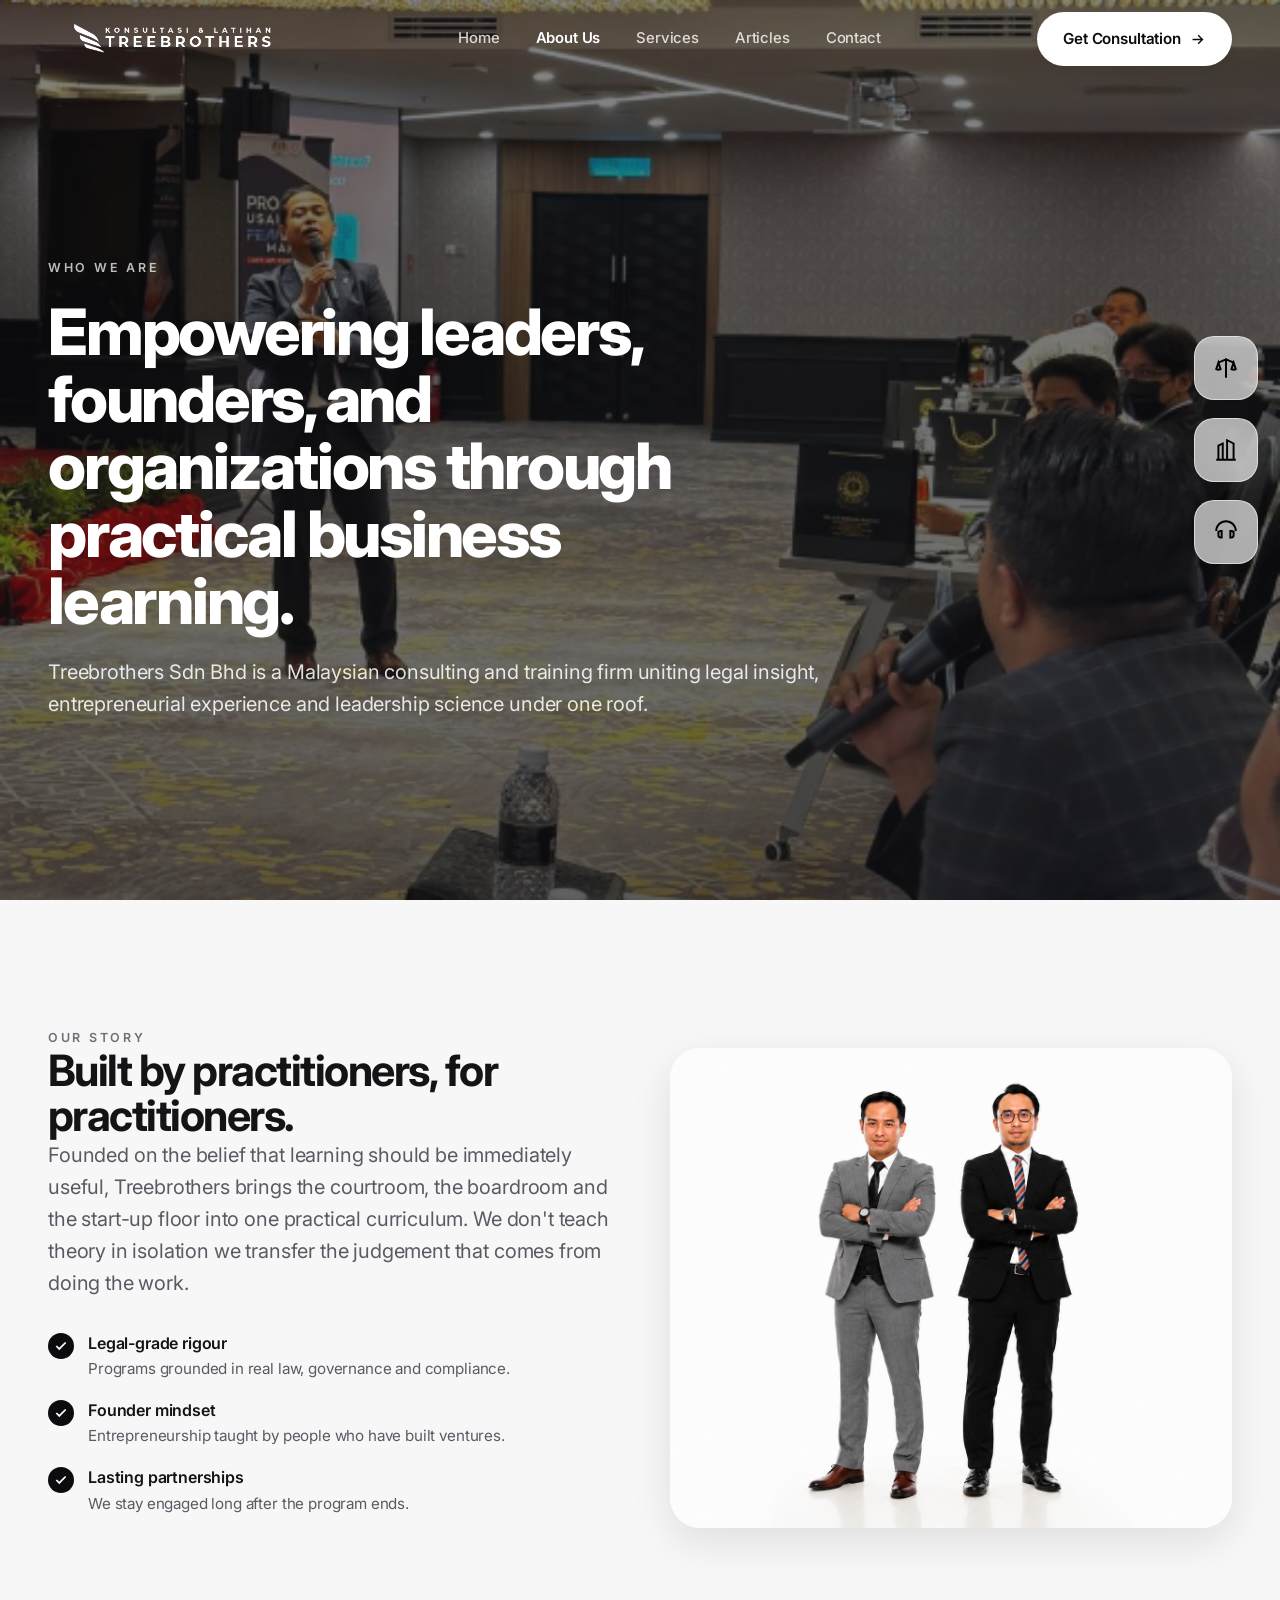
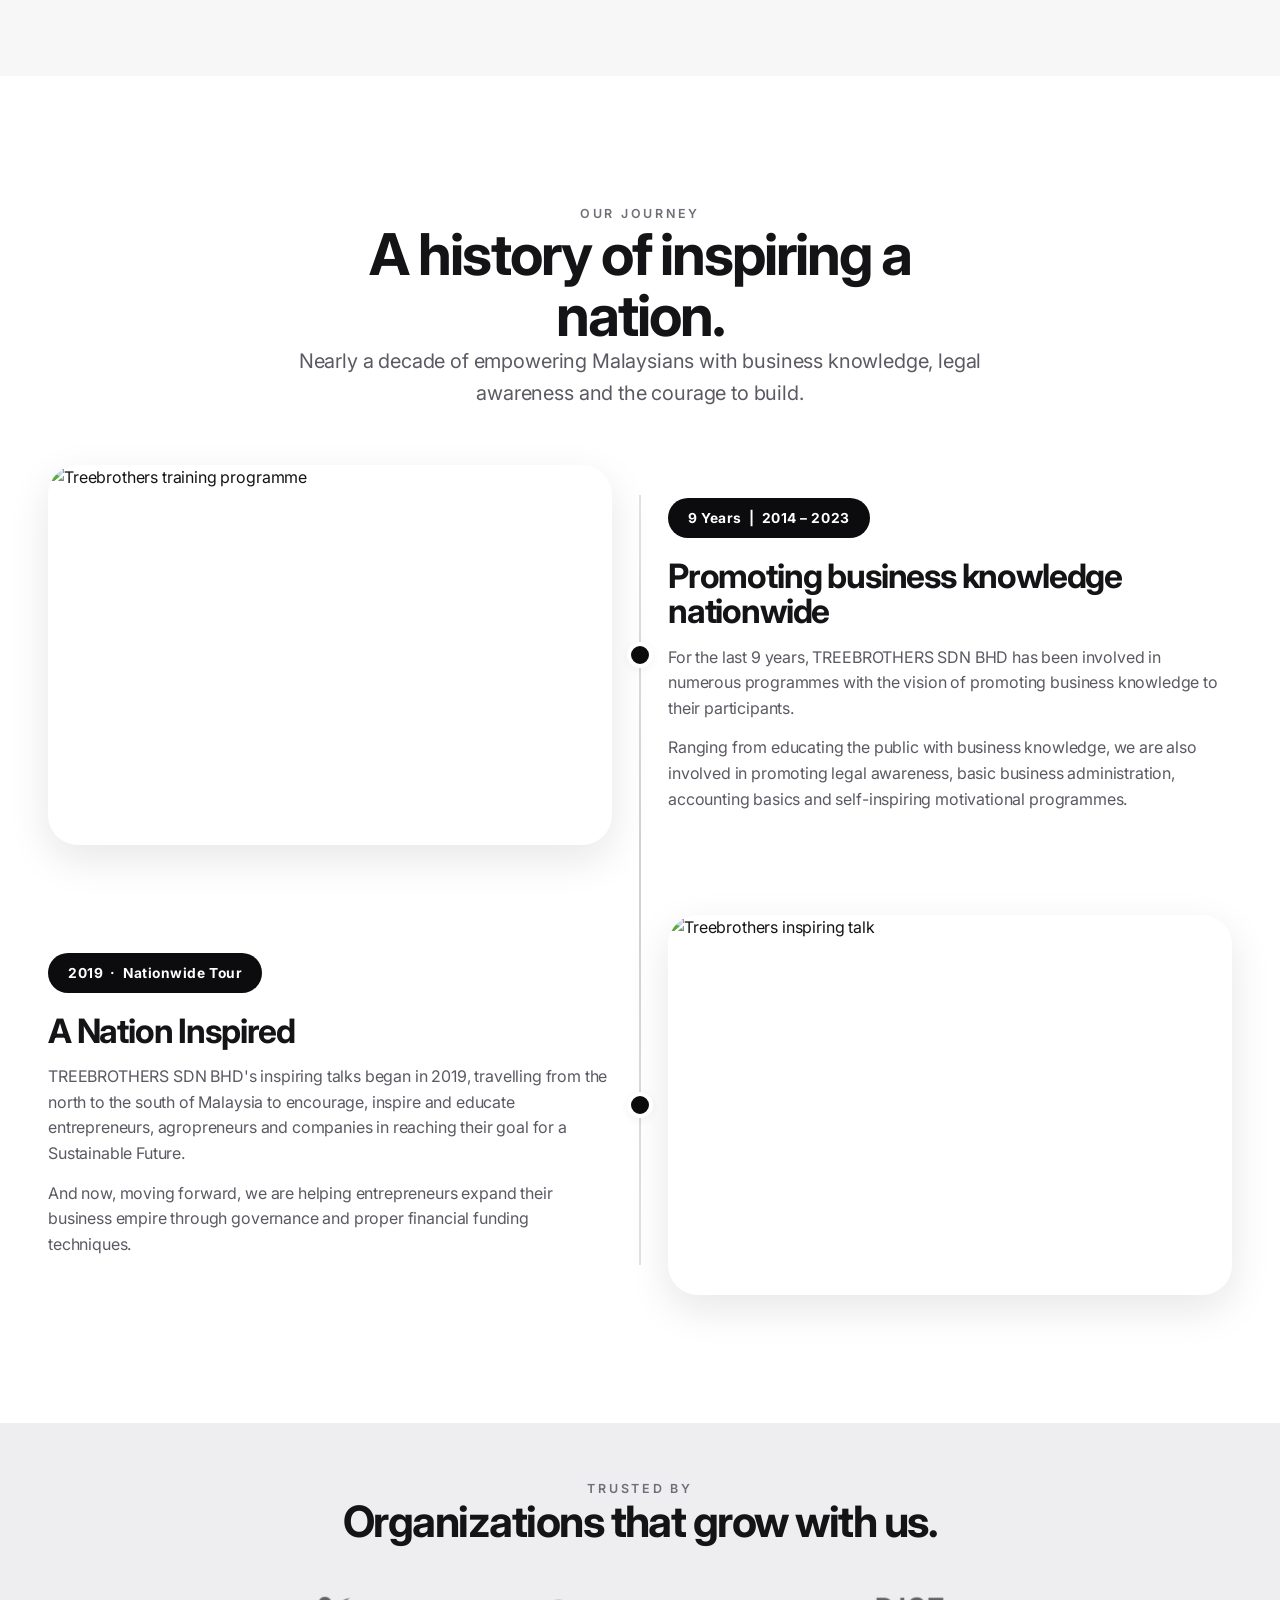
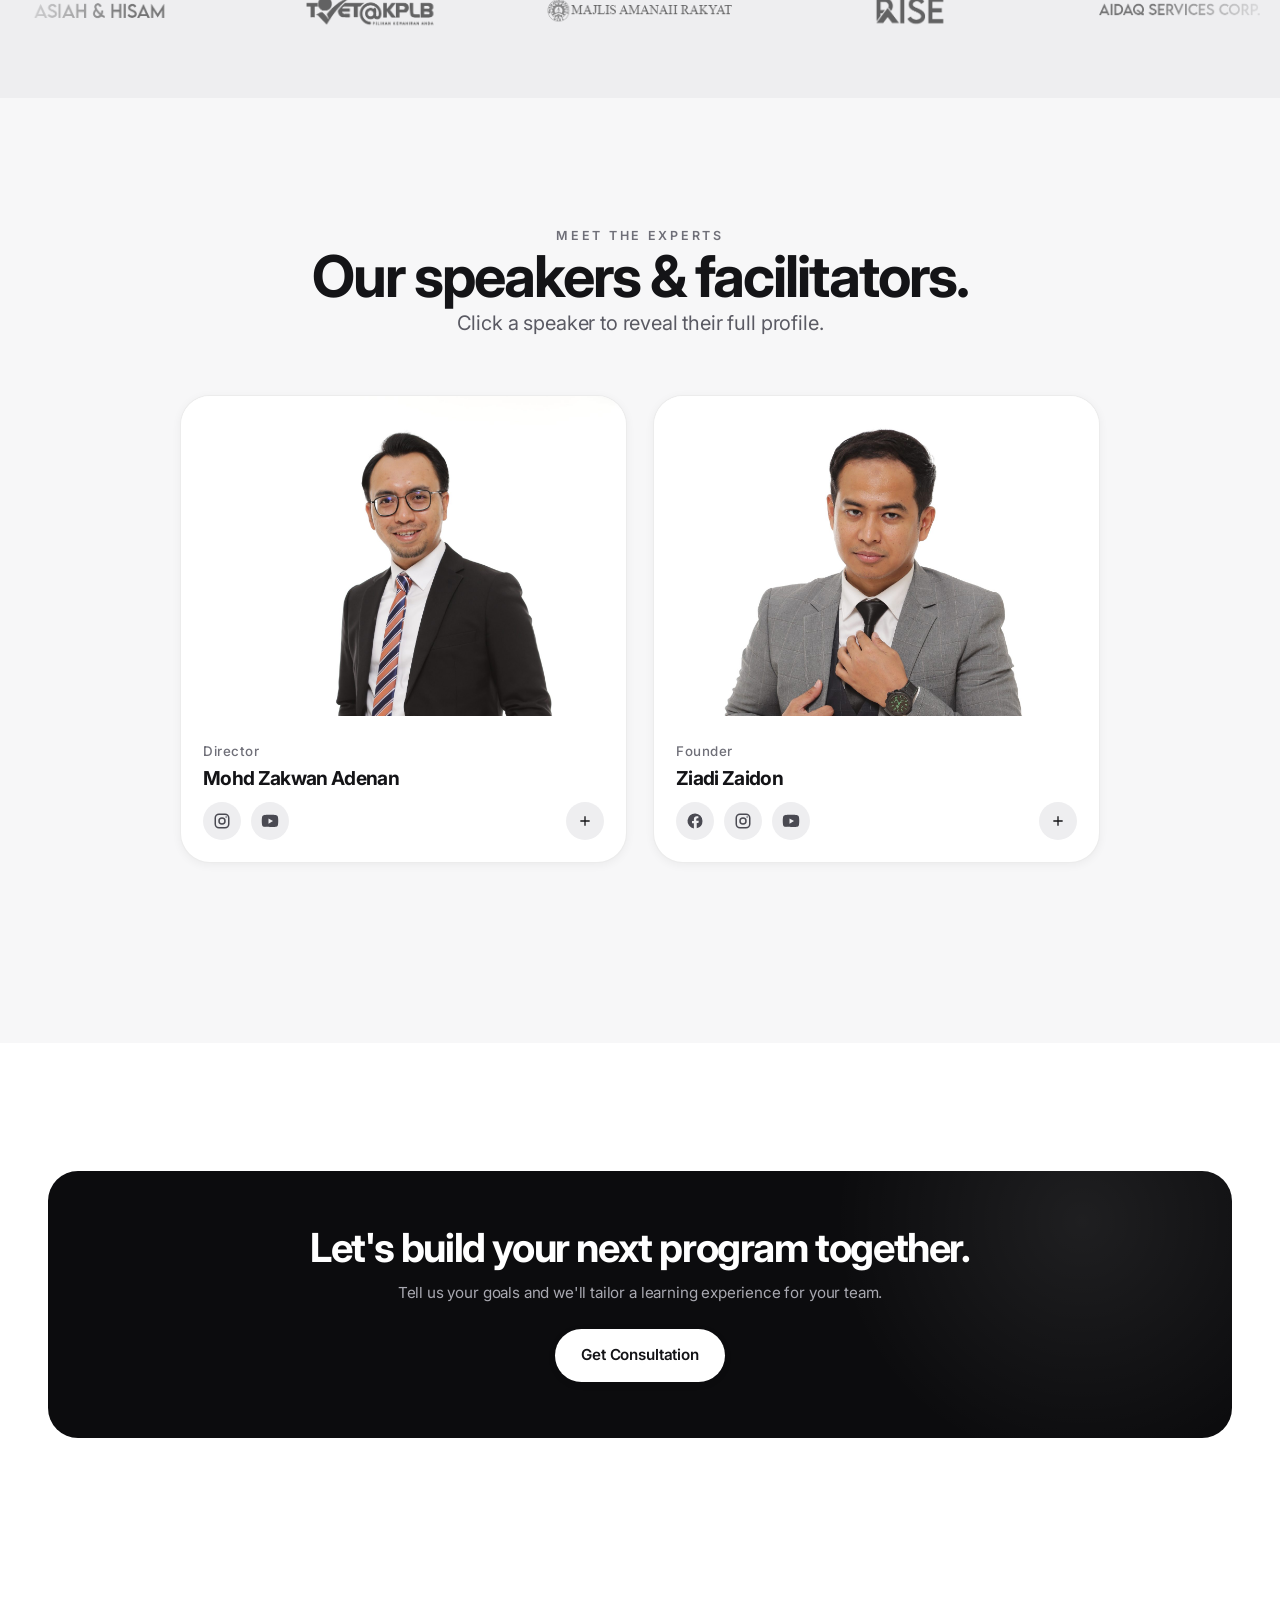
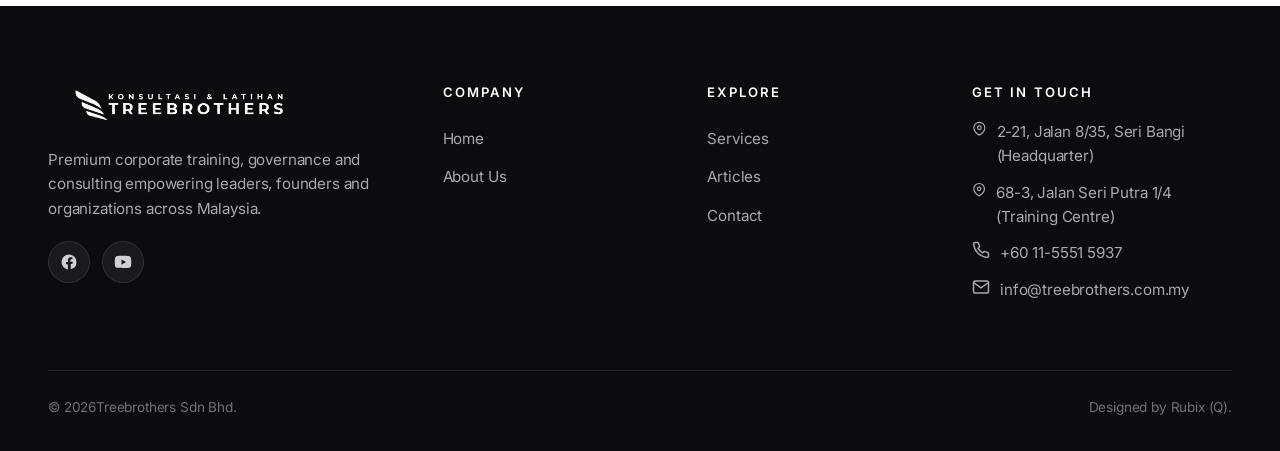
==== commit e6c009c3: "Update homepage" ====
--- a/about.html
+++ b/about.html
@@ -3,7 +3,7 @@
   <head>
     <meta charset="UTF-8" />
     <meta name="viewport" content="width=device-width, initial-scale=1.0" />
-    <title>About Us Tree Brothers Sdn Bhd</title>
+    <title>About Us Treebrothers Sdn Bhd</title>
     <meta
       name="description"
       content="Empowering leaders, founders and organizations through practical business learning."
@@ -18,13 +18,13 @@
   </head>
   <body>
     <!-- ===================== NAVBAR ===================== -->
-    <header class="nav">
+    <header class="nav nav-over-dark">
       <div class="nav-inner">
-        <a href="homepage.html" class="nav-logo"
-          ><img src="image/logobro.png" alt="Tree Brothers Sdn Bhd"
+        <a href="index.html" class="nav-logo"
+          ><img src="image/logobro.png" alt="Treebrothers Sdn Bhd"
         /></a>
         <nav class="nav-menu">
-          <a href="homepage.html">Home</a>
+          <a href="index.html">Home</a>
           <a href="about.html" class="active">About Us</a>
           <a href="services.html">Services</a>
           <a href="articles.html">Articles</a>
@@ -112,7 +112,16 @@
     </aside>
 
     <!-- ===================== HERO ===================== -->
-    <section class="page-hero">
+    <section
+      class="page-hero page-hero-dark"
+      style="
+        background-image:
+          linear-gradient(rgba(18, 18, 22, 0.5), rgba(18, 18, 22, 0.66)),
+          url(&quot;image/portfolio3.png&quot;);
+        background-size: cover;
+        background-position: center top;
+      "
+    >
       <div class="hero-orb orb-1"></div>
       <div class="hero-orb orb-2"></div>
       <div class="container">
@@ -122,7 +131,7 @@
           business learning.
         </h1>
         <p class="lead reveal">
-          Tree Brothers Sdn Bhd is a Malaysian consulting and training firm
+          Treebrothers Sdn Bhd is a Malaysian consulting and training firm
           uniting legal insight, entrepreneurial experience and leadership
           science under one roof.
         </p>
@@ -138,7 +147,7 @@
             <h2 class="h-lg">Built by practitioners, for practitioners.</h2>
             <p class="lead">
               Founded on the belief that learning should be immediately useful,
-              Tree Brothers brings the courtroom, the boardroom and the start-up
+              Treebrothers brings the courtroom, the boardroom and the start-up
               floor into one practical curriculum. We don't teach theory in
               isolation we transfer the judgement that comes from doing the
               work.
@@ -201,8 +210,8 @@
           </div>
           <div class="about-visual reveal">
             <img
-              src="image/speaker2.png"
-              alt="Tree Brothers"
+              src="image/(N)speaker.png"
+              alt="Treebrothers"
               style="height: 480px"
             />
           </div>
@@ -227,7 +236,7 @@
             <div class="timeline-media reveal from-left">
               <img
                 src="https://treebrothers.com.my/wp-content/uploads/2023/08/IMG_20191019_111504-1.jpg"
-                alt="Tree Brothers training programme"
+                alt="Treebrothers training programme"
               />
             </div>
             <div class="timeline-body reveal from-right">
@@ -253,7 +262,7 @@
             <div class="timeline-media reveal from-right">
               <img
                 src="https://treebrothers.com.my/wp-content/uploads/2023/08/photo6118689785628437177.jpg"
-                alt="Tree Brothers inspiring talk"
+                alt="Treebrothers inspiring talk"
               />
             </div>
             <div class="timeline-body reveal from-left">
@@ -347,18 +356,6 @@
                 <small>Director</small>
                 <h4>Mohd Zakwan Adenan</h4>
                 <div class="speaker-social">
-                  <a
-                    class="fb"
-                    href="https://web.facebook.com/mohdzakwan?_rdc=1&amp;_rdr#"
-                    target="_blank"
-                    rel="noopener"
-                    aria-label="Facebook"
-                    onclick="event.stopPropagation()"
-                    ><svg viewBox="0 0 24 24" fill="currentColor">
-                      <path
-                        d="M22 12a10 10 0 1 0-11.5 9.9v-7H8v-2.9h2.5V9.5c0-2.5 1.5-3.9 3.8-3.9 1.1 0 2.2.2 2.2.2v2.5h-1.2c-1.2 0-1.6.8-1.6 1.6v1.9H17l-.4 2.9h-2.3v7A10 10 0 0 0 22 12Z"
-                      /></svg
-                  ></a>
                   <a
                     class="ig"
                     href="https://www.instagram.com/zakwanadenan/"
@@ -537,24 +534,6 @@
                       satisfaction.
                     </p>
                   </div>
-                  <a
-                    href="https://wa.me/60312345678"
-                    class="btn btn-wa"
-                    target="_blank"
-                    rel="noopener"
-                  >
-                    <svg
-                      viewBox="0 0 24 24"
-                      fill="currentColor"
-                      width="18"
-                      height="18"
-                    >
-                      <path
-                        d="M20 11.9a8 8 0 0 1-11.9 7L4 20l1.2-4a8 8 0 1 1 14.8-4.1Zm-8-6a6 6 0 0 0-5.1 9.1l-.7 2.4 2.5-.7A6 6 0 1 0 12 5.9Zm3.4 7.6c-.2-.1-1.1-.5-1.3-.6s-.3-.1-.4.1-.5.6-.6.7-.2.1-.4 0a4.9 4.9 0 0 1-2.4-2.1c-.2-.3.2-.3.5-.9.1-.1 0-.3 0-.4l-.6-1.3c-.1-.3-.3-.3-.4-.3h-.4a.8.8 0 0 0-.5.2 2.1 2.1 0 0 0-.7 1.6 3.7 3.7 0 0 0 .8 2 8.3 8.3 0 0 0 3.2 2.8c1.2.5 1.7.6 2.3.5a1.9 1.9 0 0 0 1.3-.9 1.6 1.6 0 0 0 .1-.9c0-.1-.2-.2-.4-.3Z"
-                      />
-                    </svg>
-                    WhatsApp
-                  </a>
                 </div>
               </div>
             </div>
@@ -610,24 +589,6 @@
                       from the firm's clientele.
                     </p>
                   </div>
-                  <a
-                    href="https://wa.me/60312345678"
-                    class="btn btn-wa"
-                    target="_blank"
-                    rel="noopener"
-                  >
-                    <svg
-                      viewBox="0 0 24 24"
-                      fill="currentColor"
-                      width="18"
-                      height="18"
-                    >
-                      <path
-                        d="M20 11.9a8 8 0 0 1-11.9 7L4 20l1.2-4a8 8 0 1 1 14.8-4.1Zm-8-6a6 6 0 0 0-5.1 9.1l-.7 2.4 2.5-.7A6 6 0 1 0 12 5.9Zm3.4 7.6c-.2-.1-1.1-.5-1.3-.6s-.3-.1-.4.1-.5.6-.6.7-.2.1-.4 0a4.9 4.9 0 0 1-2.4-2.1c-.2-.3.2-.3.5-.9.1-.1 0-.3 0-.4l-.6-1.3c-.1-.3-.3-.3-.4-.3h-.4a.8.8 0 0 0-.5.2 2.1 2.1 0 0 0-.7 1.6 3.7 3.7 0 0 0 .8 2 8.3 8.3 0 0 0 3.2 2.8c1.2.5 1.7.6 2.3.5a1.9 1.9 0 0 0 1.3-.9 1.6 1.6 0 0 0 .1-.9c0-.1-.2-.2-.4-.3Z"
-                      />
-                    </svg>
-                    WhatsApp
-                  </a>
                 </div>
               </div>
             </div>
@@ -658,7 +619,7 @@
         <div class="footer-grid">
           <div class="footer-about">
             <div class="footer-logo">
-              <img src="image/logobro-white.png" alt="Tree Brothers Sdn Bhd" />
+              <img src="image/logobro-white.png" alt="Treebrothers Sdn Bhd" />
             </div>
             <p>
               Premium corporate training, governance and consulting empowering
@@ -676,16 +637,6 @@
                   /></svg
               ></a>
               <a
-                href="https://api.whatsapp.com/send?phone=60109872029&amp;text=Hello%20Treebrothers%F0%9F%98%8E%F0%9F%98%8E%2C%20can%20I%20know%20the%20details%20for%20booking%20a%20session%20with%20your%20programme%3F"
-                target="_blank"
-                rel="noopener"
-                aria-label="WhatsApp"
-                ><svg viewBox="0 0 24 24" fill="currentColor">
-                  <path
-                    d="M20 11.9a8 8 0 0 1-11.9 7L4 20l1.2-4a8 8 0 1 1 14.8-4.1Zm-8-6a6 6 0 0 0-5.1 9.1l-.7 2.4 2.5-.7A6 6 0 1 0 12 5.9Zm3.4 7.6c-.2-.1-1.1-.5-1.3-.6s-.3-.1-.4.1-.5.6-.6.7-.2.1-.4 0a4.9 4.9 0 0 1-2.4-2.1c-.2-.3.2-.3.5-.9.1-.1 0-.3 0-.4l-.6-1.3c-.1-.3-.3-.3-.4-.3h-.4a.8.8 0 0 0-.5.2 2.1 2.1 0 0 0-.7 1.6 3.7 3.7 0 0 0 .8 2 8.3 8.3 0 0 0 3.2 2.8c1.2.5 1.7.6 2.3.5a1.9 1.9 0 0 0 1.3-.9 1.6 1.6 0 0 0 .1-.9c0-.1-.2-.2-.4-.3Z"
-                  /></svg
-              ></a>
-              <a
                 href="https://www.youtube.com/@treebrotherstrainingconsul187"
                 target="_blank"
                 rel="noopener"
@@ -700,17 +651,15 @@
           <div>
             <h4>Company</h4>
             <div class="footer-links">
-              <a href="homepage.html">Home</a><a href="about.html">About Us</a
-              ><a href="services.html">Services</a>
+              <a href="index.html">Home</a><a href="about.html">About Us</a>
             </div>
           </div>
           <div>
             <h4>Explore</h4>
             <div class="footer-links">
+              <a href="services.html">Services</a>
               <a href="articles.html">Articles</a
-              ><a href="contact.html">Contact</a
-              ><a href="services.html">Programs</a
-              ><a href="articles.html">Case Studies</a>
+              ><a href="contact.html">Contact</a>
             </div>
           </div>
           <div>
@@ -727,7 +676,20 @@
                 >
                   <path d="M21 10c0 7-9 12-9 12s-9-5-9-12a9 9 0 0 1 18 0Z" />
                   <circle cx="12" cy="10" r="3" /></svg
-                >Level 12, Menara Corporate, Kuala Lumpur, Malaysia
+                >2-21, Jalan 8/35, Seri Bangi (Headquarter)
+              </li>
+              <li>
+                <svg
+                  viewBox="0 0 24 24"
+                  fill="none"
+                  stroke="currentColor"
+                  stroke-width="2"
+                  width="18"
+                  height="18"
+                >
+                  <path d="M21 10c0 7-9 12-9 12s-9-5-9-12a9 9 0 0 1 18 0Z" />
+                  <circle cx="12" cy="10" r="3" /></svg
+                >68-3, Jalan Seri Putra 1/4 (Training Centre)
               </li>
               <li>
                 <svg
@@ -741,7 +703,7 @@
                   <path
                     d="M22 16.9v3a2 2 0 0 1-2.2 2 19.8 19.8 0 0 1-8.6-3 19.5 19.5 0 0 1-6-6 19.8 19.8 0 0 1-3-8.6A2 2 0 0 1 4.1 2h3a2 2 0 0 1 2 1.7c.1 1 .4 1.9.7 2.8a2 2 0 0 1-.5 2.1L8.1 9.9a16 16 0 0 0 6 6l1.3-1.3a2 2 0 0 1 2.1-.4c.9.3 1.8.6 2.8.7a2 2 0 0 1 1.7 2Z"
                   /></svg
-                >+60 3-1234 5678
+                >+60 11-5551 5937
               </li>
               <li>
                 <svg
@@ -754,17 +716,14 @@
                 >
                   <rect x="2" y="4" width="20" height="16" rx="2" />
                   <path d="m2 6 10 7L22 6" /></svg
-                >hello@treebrothers.com.my
+                >info@treebrothers.com.my
               </li>
             </ul>
           </div>
         </div>
         <div class="footer-bottom">
-          <span
-            >© <span data-year>2026</span> Tree Brothers Sdn Bhd. All rights
-            reserved.</span
-          >
-          <span>Designed with precision · Kuala Lumpur, Malaysia</span>
+          <span>© <span data-year>2026</span>Treebrothers Sdn Bhd.</span>
+          <span>Designed by Rubix (Q).</span>
         </div>
       </div>
     </footer>
--- a/style.css
+++ b/style.css
@@ -1,5 +1,5 @@
 /* =========================================================
-   TREE BROTHERS SDN BHD — 2026 Corporate Redesign
+   TREEBROTHERS SDN BHD — 2026 Corporate Redesign
    Design system: White / Light Grey / Dark Grey / Black
    Inspiration: Apple · Stripe · Notion
    ========================================================= */
@@ -451,7 +451,7 @@
    ========================================================= */
 .hero {
   position: relative;
-  min-height: 90vh;
+  min-height: 100vh;
   display: flex;
   align-items: center;
   padding-top: var(--nav-h);
@@ -466,6 +466,7 @@
   width: 100%;
   height: 100%;
   object-fit: cover;
+  object-position: center 22%;
 }
 .hero-bg::after {
   content: "";
@@ -536,9 +537,15 @@
 
 /* Page hero (interior pages) */
 .page-hero {
-  padding: calc(var(--nav-h) + 90px) 0 70px;
+  min-height: 100vh;
+  display: flex;
+  align-items: center;
+  padding: calc(var(--nav-h) + 40px) 0 40px;
   position: relative;
   overflow: hidden;
+}
+.page-hero > .container {
+  width: 100%;
 }
 .page-hero .eyebrow {
   margin-bottom: 20px;
@@ -583,7 +590,7 @@
    ========================================================= */
 .svc-cards {
   display: grid;
-  grid-template-columns: repeat(5, 1fr);
+  grid-template-columns: repeat(4, 1fr);
   gap: 20px;
 }
 .svc-c {
@@ -696,10 +703,12 @@
     opacity 0.45s var(--ease),
     transform 0.45s var(--ease);
 }
-.svc-c.active .svc-c-body h3 {
+.svc-c.active .svc-c-body h3,
+.svc-c:hover .svc-c-body h3 {
   margin-bottom: 12px;
 }
-.svc-c.active .svc-c-body p {
+.svc-c.active .svc-c-body p,
+.svc-c:hover .svc-c-body p {
   max-height: 140px;
   opacity: 1;
   transform: none;
@@ -876,6 +885,7 @@
   width: 100%;
   height: 100%;
   object-fit: cover;
+  object-position: center 20%;
   transition: transform 1.2s var(--ease);
 }
 .pf-featured:hover img {
@@ -944,6 +954,7 @@
   width: 100%;
   height: 100%;
   object-fit: cover;
+  object-position: center 20%;
   transition: transform 0.8s var(--ease);
 }
 .pf-thumb:hover img {
@@ -1054,9 +1065,9 @@
    ABOUT — FLOATING SIDE FEATURE ICONS
    ========================================================= */
 .side-feature {
-  position: fixed;
+  position: absolute;
   right: 22px;
-  top: 50%;
+  top: 50vh;
   transform: translateY(-50%);
   z-index: 800;
   display: flex;
@@ -1109,9 +1120,9 @@
   height: 26px;
 }
 .side-panel {
-  position: fixed;
+  position: absolute;
   right: 110px;
-  top: 50%;
+  top: 50vh;
   transform: translateY(-50%) translateX(40px);
   width: min(380px, 70vw);
   z-index: 801;
@@ -1818,16 +1829,51 @@
 }
 .contact-info {
   display: grid;
-  grid-auto-rows: 1fr;
-  gap: 18px;
+  gap: 14px;
+}
+/* form matches the info column height; message box fills the space */
+.contact-form {
+  display: flex;
+  flex-direction: column;
+}
+.contact-form .field:last-of-type {
+  flex: 1;
+  display: flex;
+  flex-direction: column;
+}
+.contact-form .field:last-of-type textarea {
+  flex: 1;
 }
 .info-card {
-  align-items: center;
+  align-items: flex-start;
+}
+/* compact office-hours schedule */
+.hours-list {
+  display: grid;
+  grid-template-columns: auto 1fr;
+  gap: 2px 16px;
+  font-size: 0.82rem;
+  color: var(--text-soft);
+  margin-top: 2px;
+}
+.hours-list span:nth-child(odd) {
+  font-weight: 600;
+  color: var(--text);
+}
+/* dark hero (like home) — light text over image */
+.page-hero-dark .eyebrow {
+  color: rgba(255, 255, 255, 0.72);
+}
+.page-hero-dark h1 {
+  color: #fff;
+}
+.page-hero-dark .lead {
+  color: rgba(255, 255, 255, 0.86);
 }
 .info-card {
   display: flex;
   gap: 16px;
-  padding: 24px;
+  padding: 18px;
   border-radius: var(--r);
   background: var(--grey-50);
   border: 1px solid var(--line);
@@ -1867,7 +1913,7 @@
   color: var(--text);
 }
 .contact-form {
-  padding: 40px;
+  padding: 28px;
   border-radius: var(--r-lg);
   background: var(--glass-bg);
   border: 1px solid var(--glass-border);
@@ -1875,7 +1921,7 @@
   backdrop-filter: blur(14px);
 }
 .field {
-  margin-bottom: 20px;
+  margin-bottom: 14px;
 }
 .field label {
   display: block;
@@ -1904,7 +1950,7 @@
 }
 .field textarea {
   resize: vertical;
-  min-height: 130px;
+  min-height: 96px;
 }
 .form-row {
   display: grid;
@@ -2312,6 +2358,22 @@
     height: 320px;
   }
 
+  /* Touch (no hover): reveal service-card descriptions */
+  .svc-c .svc-c-body h3 {
+    margin-bottom: 12px;
+  }
+  .svc-c .svc-c-body p {
+    max-height: 200px;
+    opacity: 1;
+    transform: none;
+  }
+  /* Floating side icons overlap the hero text on small screens */
+  .side-feature,
+  .side-panel,
+  .side-backdrop {
+    display: none;
+  }
+
   /* Touch-friendly tap targets */
   .btn {
     min-height: 46px;
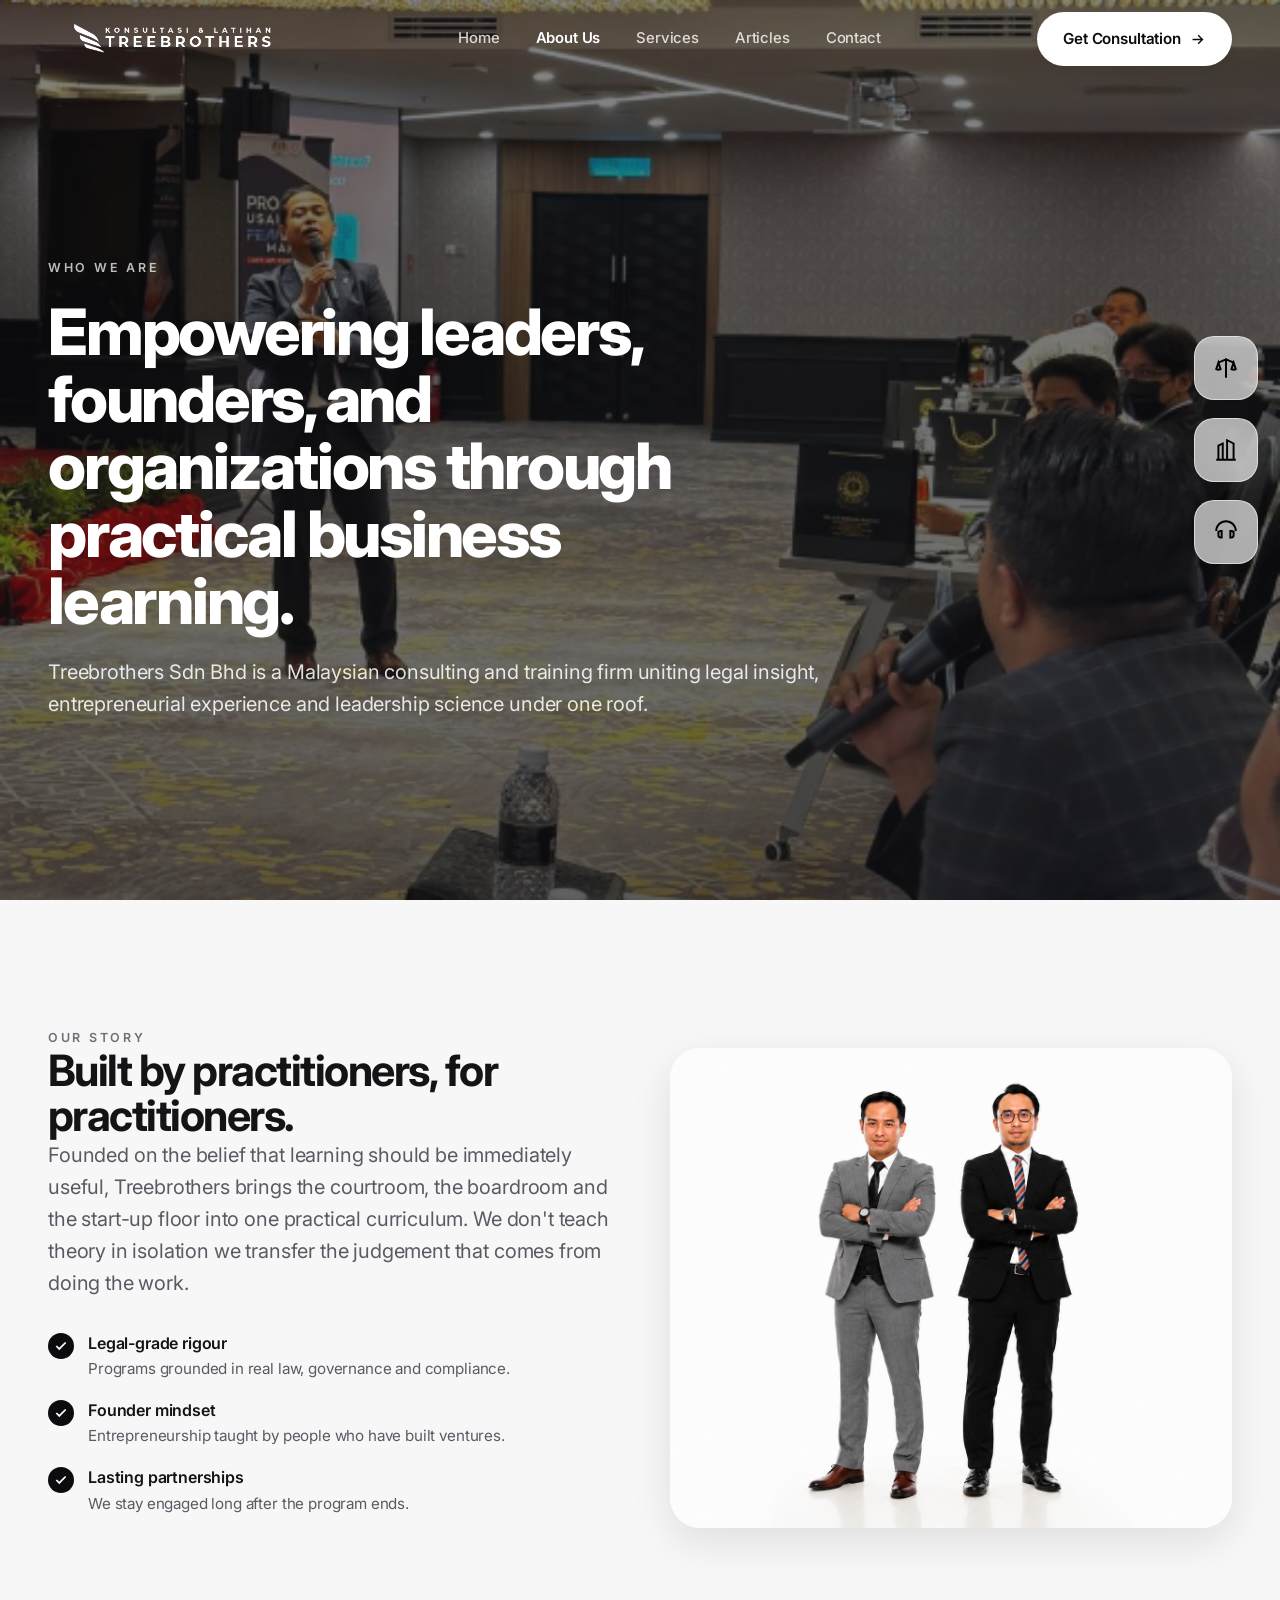
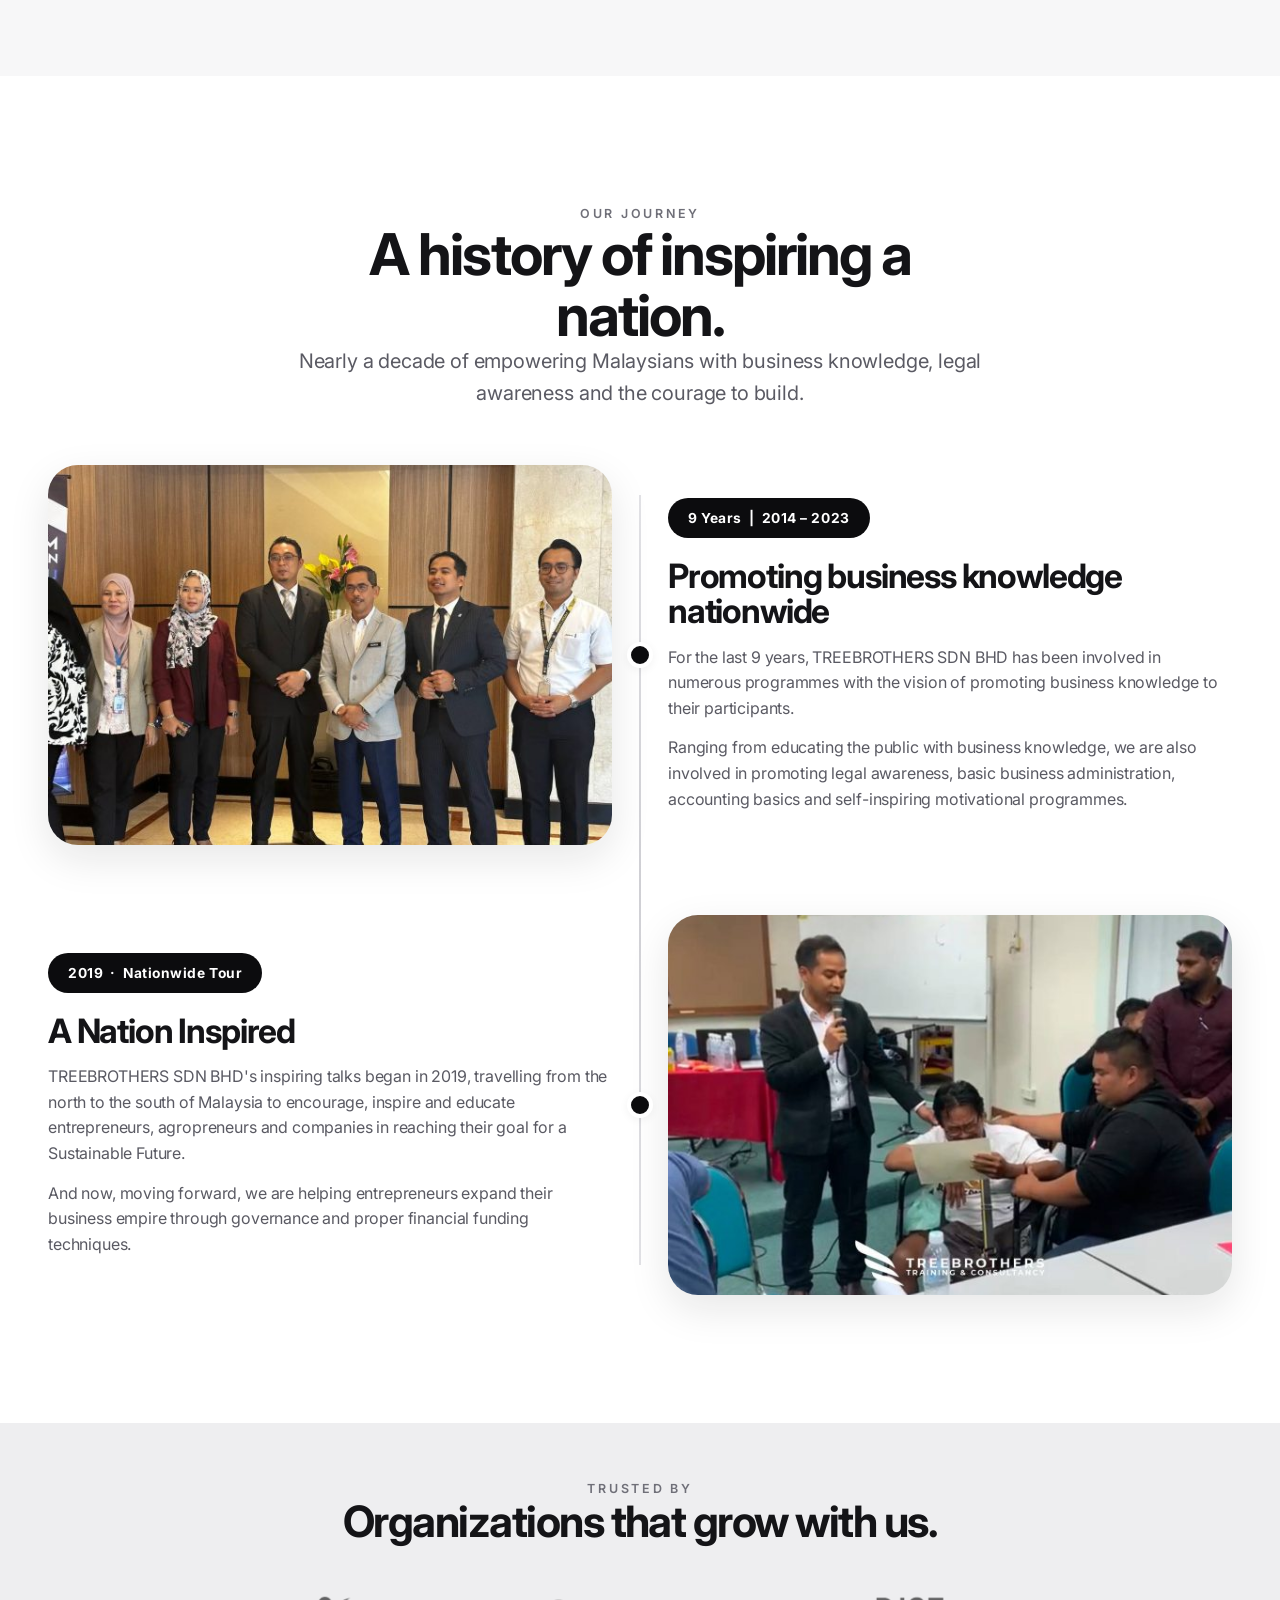
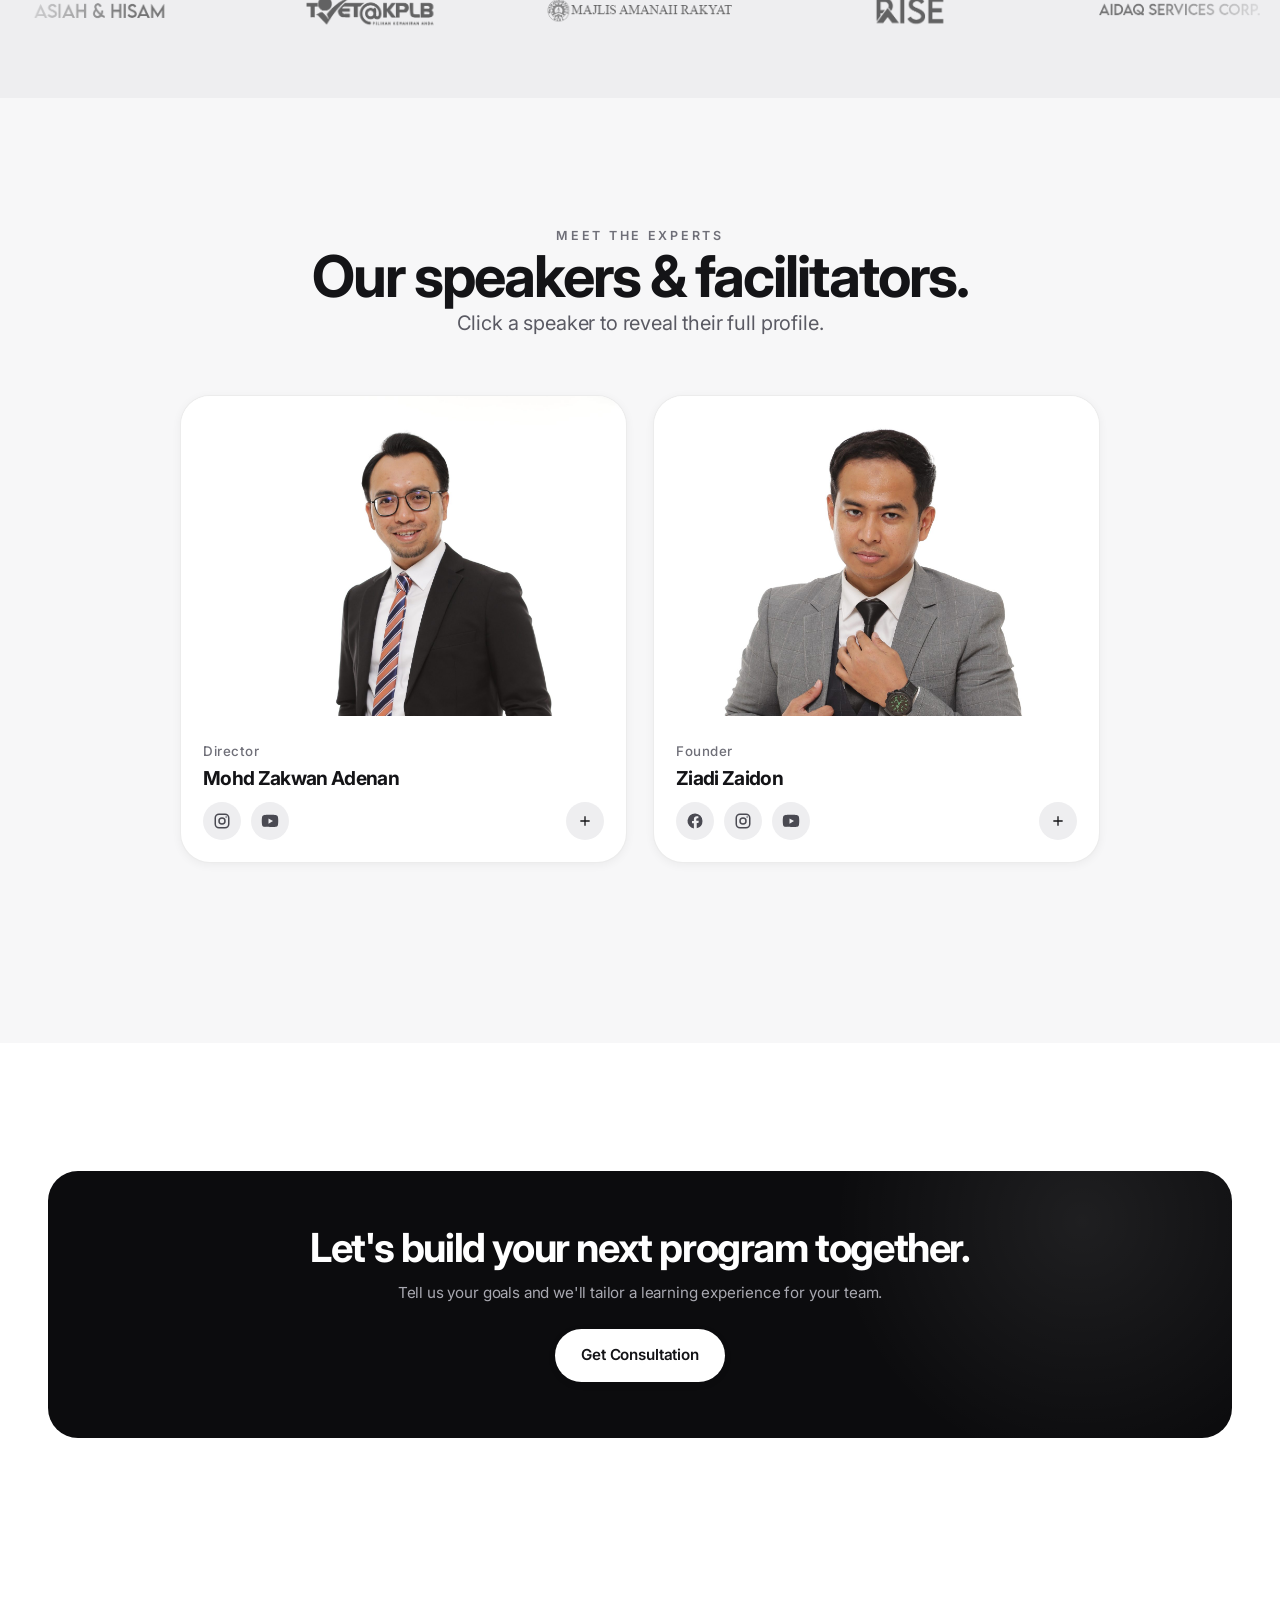
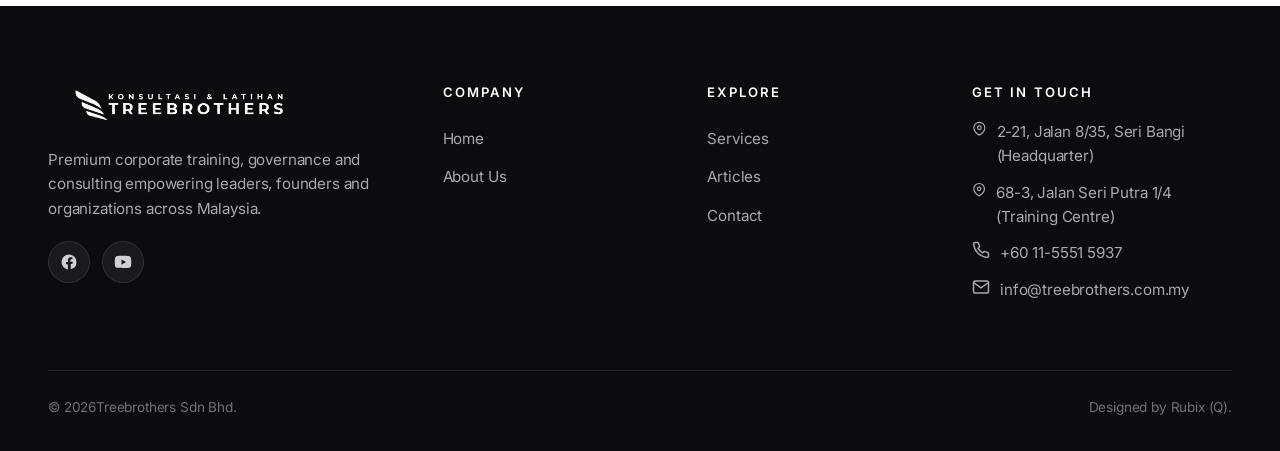
==== commit 8bab5fba: "Update project" ====
--- a/about.html
+++ b/about.html
@@ -3,11 +3,21 @@
   <head>
     <meta charset="UTF-8" />
     <meta name="viewport" content="width=device-width, initial-scale=1.0" />
-    <title>About Us Treebrothers Sdn Bhd</title>
-    <meta
-      name="description"
-      content="Empowering leaders, founders and organizations through practical business learning."
-    />
+    <title>About Us | Tree Brothers Sdn Bhd</title>
+    <meta name="description" content="Tree Brothers Sdn Bhd is a Malaysian consulting and training firm empowering leaders, founders and organizations through practical business learning." />
+    <link rel="canonical" href="https://treebrothers.com.my/about.html" />
+    <link rel="icon" type="image/png" href="image/logobro.png" />
+    <meta name="theme-color" content="#0c0c0e" />
+    <meta property="og:type" content="website" />
+    <meta property="og:site_name" content="Tree Brothers Sdn Bhd" />
+    <meta property="og:title" content="About Us | Tree Brothers Sdn Bhd" />
+    <meta property="og:description" content="Tree Brothers Sdn Bhd is a Malaysian consulting and training firm empowering leaders, founders and organizations through practical business learning." />
+    <meta property="og:url" content="https://treebrothers.com.my/about.html" />
+    <meta property="og:image" content="https://treebrothers.com.my/image/wall.jpg" />
+    <meta name="twitter:card" content="summary_large_image" />
+    <meta name="twitter:title" content="About Us | Tree Brothers Sdn Bhd" />
+    <meta name="twitter:description" content="Tree Brothers Sdn Bhd is a Malaysian consulting and training firm empowering leaders, founders and organizations through practical business learning." />
+    <meta name="twitter:image" content="https://treebrothers.com.my/image/wall.jpg" />
     <link rel="preconnect" href="https://fonts.googleapis.com" />
     <link rel="preconnect" href="https://fonts.gstatic.com" crossorigin />
     <link
@@ -15,6 +25,31 @@
       rel="stylesheet"
     />
     <link rel="stylesheet" href="style.css" />
+      <script type="application/ld+json">
+      {
+        "@context": "https://schema.org",
+        "@type": "ProfessionalService",
+        "name": "Tree Brothers Sdn Bhd",
+        "description": "Premium corporate training, entrepreneurship, corporate governance and consulting in Malaysia.",
+        "url": "https://treebrothers.com.my",
+        "logo": "https://treebrothers.com.my/image/logobro.png",
+        "image": "https://treebrothers.com.my/image/wall.jpg",
+        "email": "info@treebrothers.com.my",
+        "telephone": "+60109872029",
+        "address": {
+          "@type": "PostalAddress",
+          "streetAddress": "2-21, Jalan 8/35, Seri Bangi",
+          "addressLocality": "Bangi",
+          "addressRegion": "Selangor",
+          "postalCode": "43650",
+          "addressCountry": "MY"
+        },
+        "sameAs": [
+          "https://web.facebook.com/treebros.sb",
+          "https://www.youtube.com/@treebrotherstrainingconsul187"
+        ]
+      }
+    </script>
   </head>
   <body>
     <!-- ===================== NAVBAR ===================== -->
@@ -235,7 +270,7 @@
           <div class="timeline-item">
             <div class="timeline-media reveal from-left">
               <img
-                src="https://treebrothers.com.my/wp-content/uploads/2023/08/IMG_20191019_111504-1.jpg"
+                src="image/portfolio5.jpg"
                 alt="Treebrothers training programme"
               />
             </div>
@@ -261,7 +296,7 @@
           <div class="timeline-item reversed">
             <div class="timeline-media reveal from-right">
               <img
-                src="https://treebrothers.com.my/wp-content/uploads/2023/08/photo6118689785628437177.jpg"
+                src="image/portfolio6.jpg"
                 alt="Treebrothers inspiring talk"
               />
             </div>
